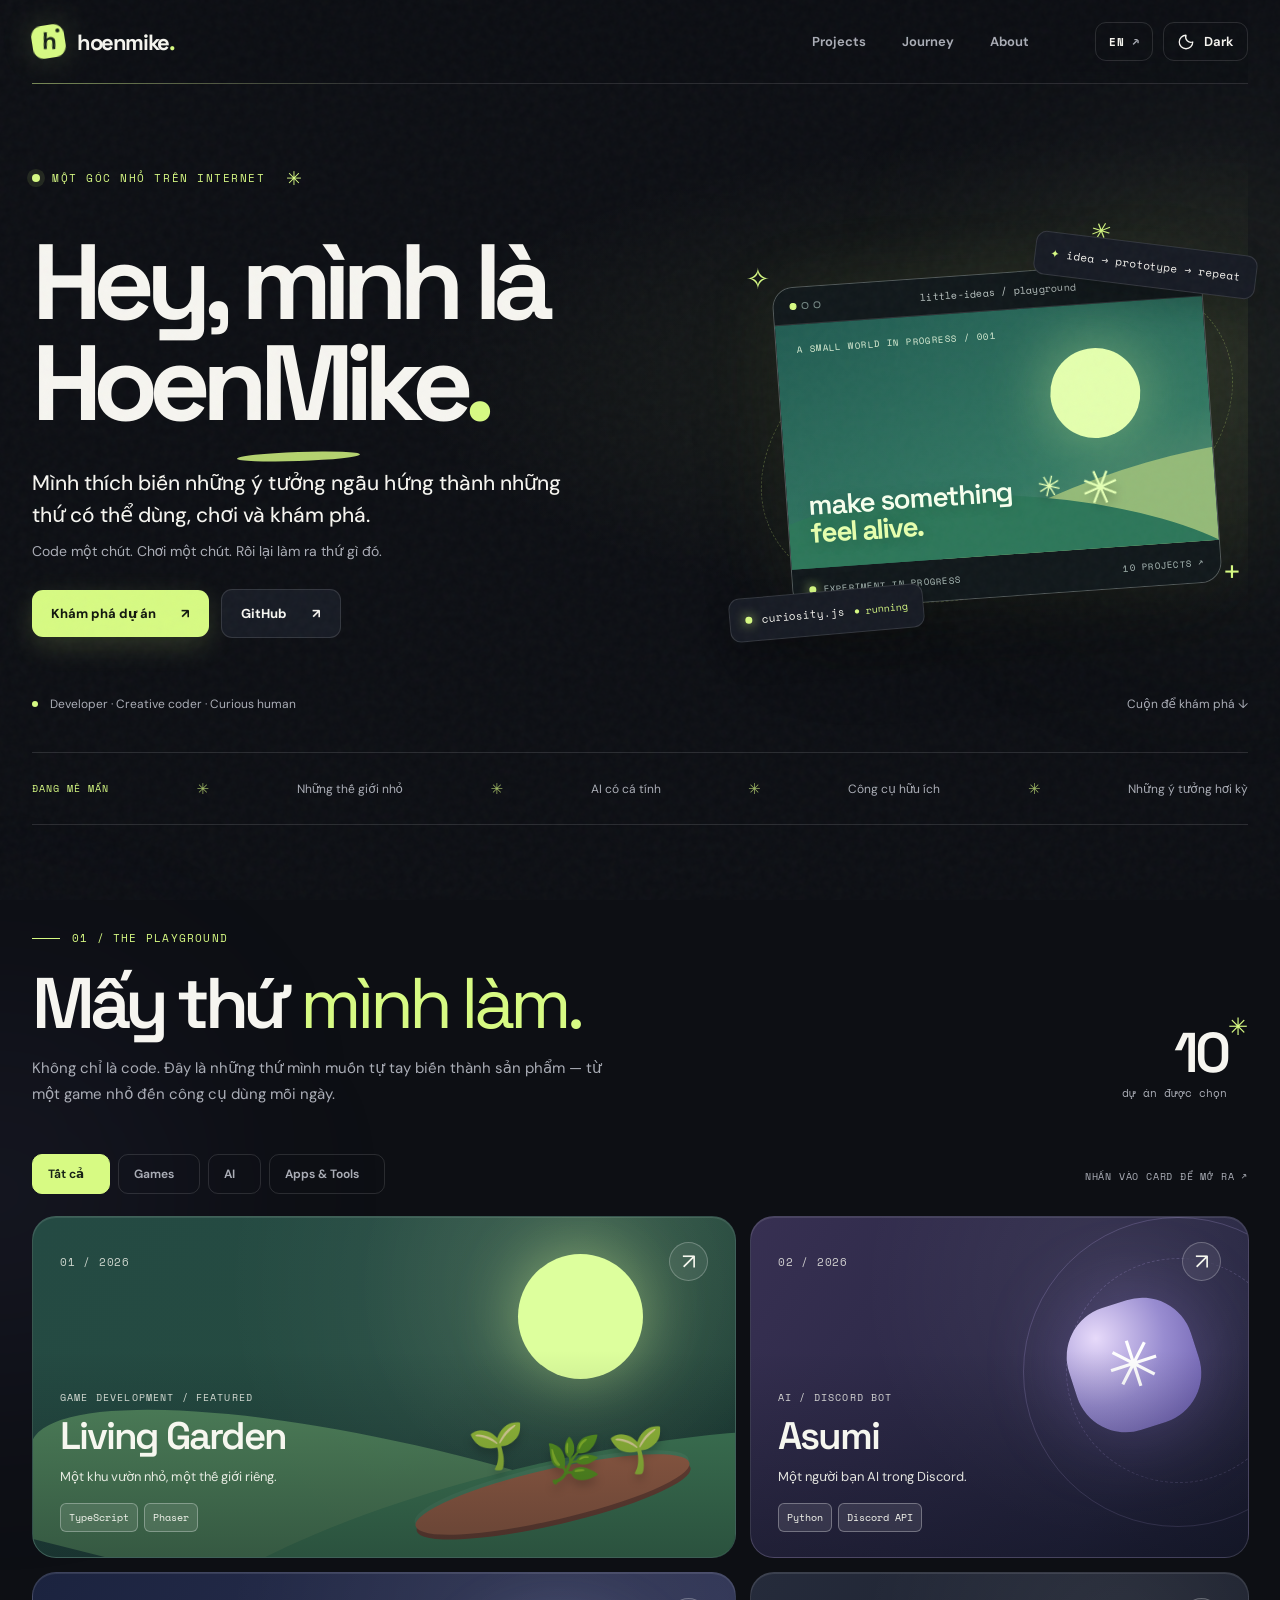
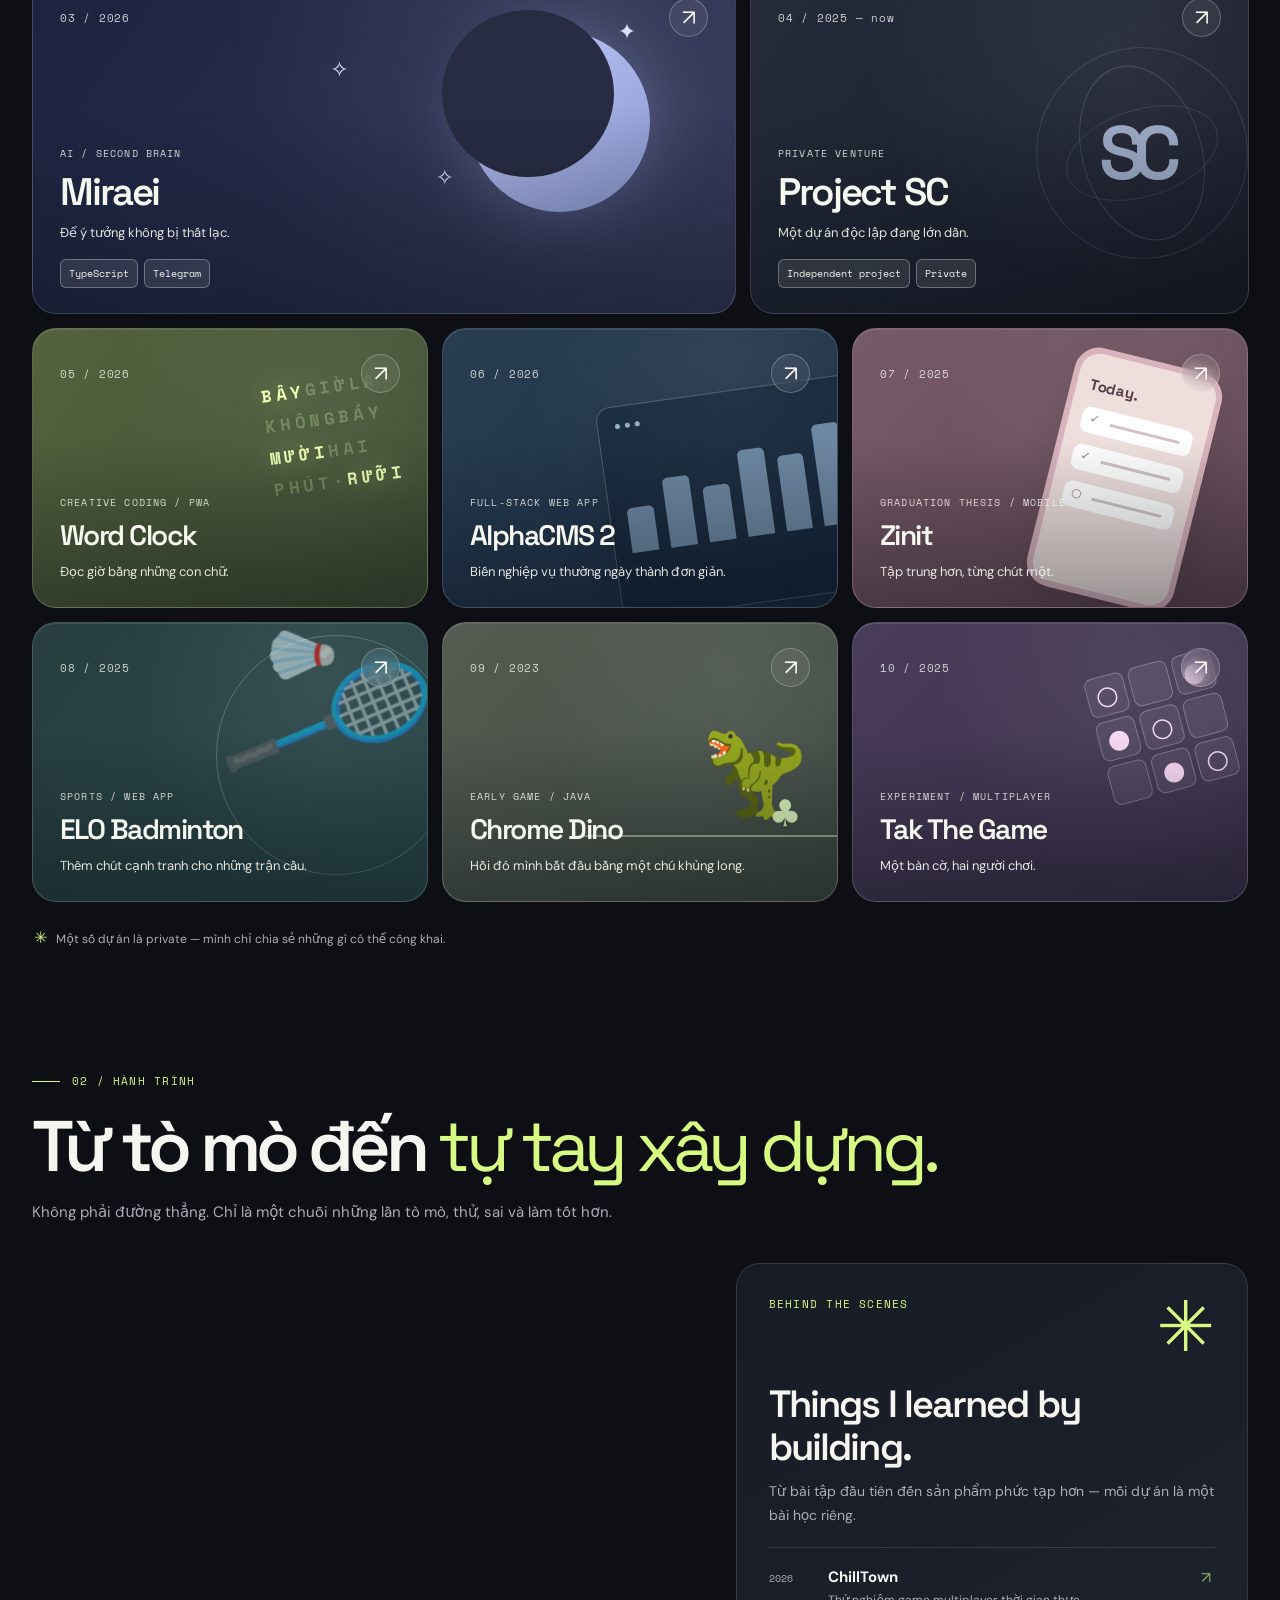
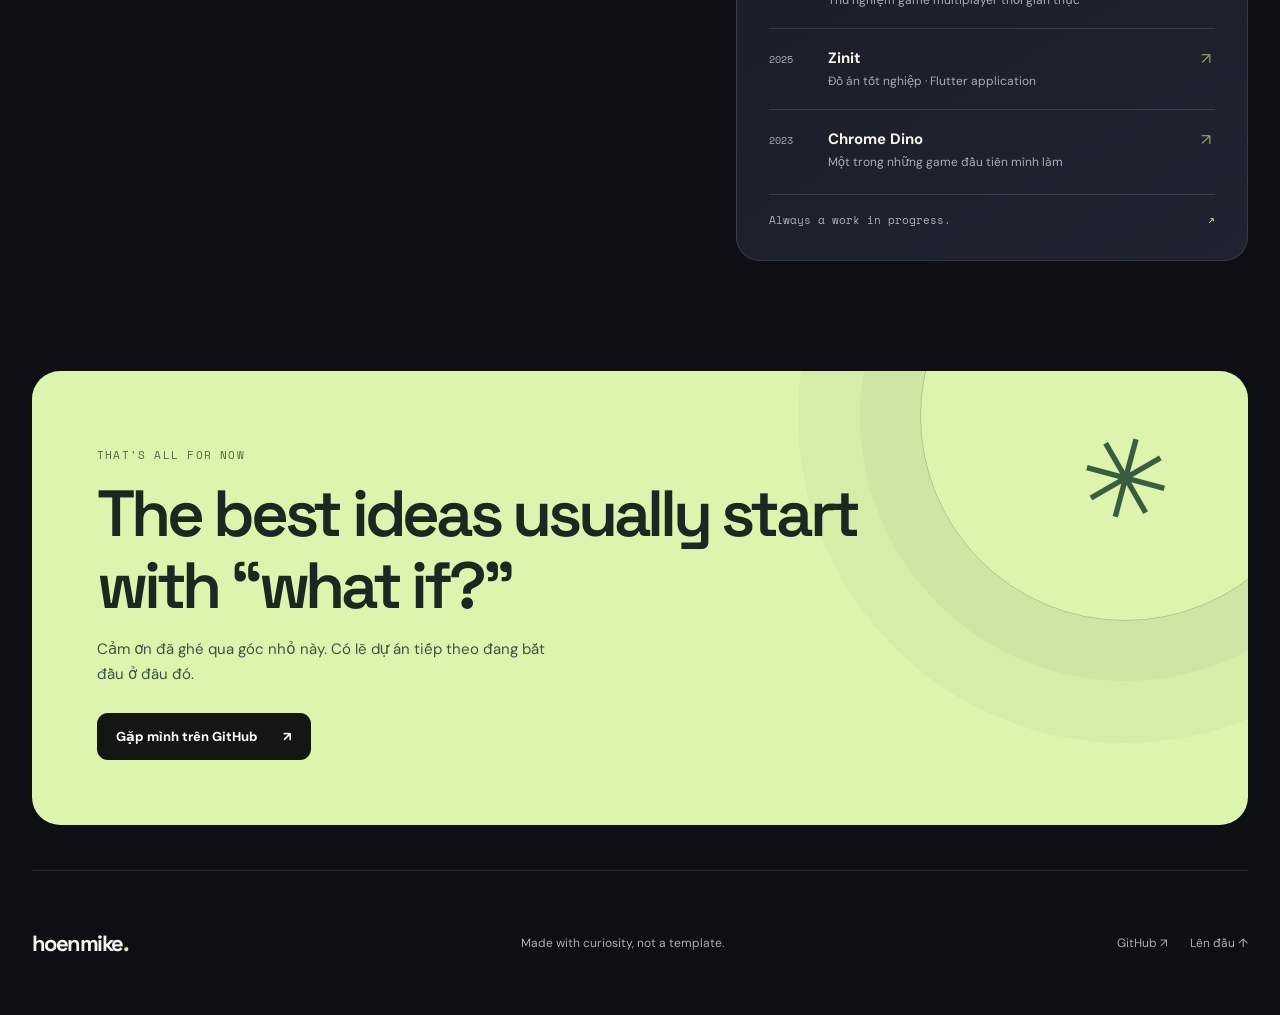
==== index.html @ c0a695b3 "feat: add editorial hero workspace and expressive bento portfolio" ====
<!doctype html>
<html lang="vi" data-theme="dark">
<head>
  <meta charset="utf-8">
  <meta name="viewport" content="width=device-width, initial-scale=1, viewport-fit=cover">
  <meta name="theme-color" content="#0d0f14">
  <meta name="description" content="HoenMike — a developer's little corner of the internet. Games, AI companions, useful apps and the journey behind them.">
  <meta property="og:title" content="HoenMike — Build things. Stay curious.">
  <meta property="og:description" content="A collection of ideas, experiments, and projects, built with curiosity.">
  <meta property="og:type" content="website">
  <title>HoenMike — Build things. Stay curious.</title>
  <link rel="icon" type="image/png" href="./icon.png">
  <link rel="preconnect" href="https://fonts.googleapis.com">
  <link rel="preconnect" href="https://fonts.gstatic.com" crossorigin>
  <link href="https://fonts.googleapis.com/css2?family=DM+Sans:wght@400;500;600;700&family=Space+Grotesk:wght@400;500;600;700&family=Space+Mono:wght@400;700&display=swap" rel="stylesheet">
  <link rel="stylesheet" href="./styles.css">
  <script src="./app.js" type="module"></script>
</head>
<body>
  <div class="page-noise" aria-hidden="true"></div>
  <div class="ambient ambient--one" aria-hidden="true"></div>
  <div class="ambient ambient--two" aria-hidden="true"></div>

  <div class="site-shell">
    <header class="site-header" id="top">
      <a class="brand" href="#top" aria-label="HoenMike home">
        <span class="brand__logo" aria-hidden="true"><span>h</span><span class="brand__dot"></span></span>
        <span class="brand__wordmark">hoenmike<span class="brand__period">.</span></span>
      </a>
      <nav class="desktop-nav" aria-label="Primary">
        <a href="#work" data-i18n="navWork">Projects</a>
        <a href="#journey" data-i18n="navJourney">Journey</a>
        <a href="#about" data-i18n="navAbout">About</a>
      </nav>
      <div class="header-actions">
        <button class="header-control lang-switch" id="lang-switch" type="button" aria-label="Switch language">EN <span aria-hidden="true">↗</span></button>
        <button class="header-control theme-switch" id="theme-switch" type="button" aria-label="Change color theme" title="Change theme">
          <svg width="18" height="18" viewBox="0 0 24 24" fill="none" stroke="currentColor" stroke-width="1.7" stroke-linecap="round" stroke-linejoin="round" aria-hidden="true"><path d="M12 3a9 9 0 1 0 9 9 7 7 0 0 1-9-9Z"/></svg>
          <span class="theme-switch__label" data-i18n="themeName">Dark</span>
        </button>
      </div>
    </header>

    <main>
      <section class="hero" id="about" aria-labelledby="hero-title">
        <div class="hero__eyebrow"><span class="status-pulse" aria-hidden="true"></span><span data-i18n="heroEyebrow">Một góc nhỏ trên Internet</span><span class="hero__asterisk" aria-hidden="true">✳</span></div>
        <div class="hero__layout">
          <div class="hero__text">
            <h1 id="hero-title"><span data-i18n="heroLine1">Hey, mình là</span><br><span class="hero__name">HoenMike<span class="hero__period">.</span></span></h1>
            <p class="hero__subtitle" data-i18n="heroSubtitle">Mình thích biến những ý tưởng ngẫu hứng thành những thứ có thể dùng, chơi và khám phá.</p>
            <p class="hero__aside" data-i18n="heroAside">Code một chút. Chơi một chút. Rồi lại làm ra thứ gì đó.</p>
            <div class="hero__cta">
              <a class="button button--primary" href="#work"><span data-i18n="exploreWork">Khám phá dự án</span><span aria-hidden="true">↗</span></a>
              <a class="button button--quiet" href="https://github.com/HoenMike" target="_blank" rel="noopener noreferrer"><span>GitHub</span><span aria-hidden="true">↗</span></a>
            </div>
          </div>
          <div class="hero__studio" aria-hidden="true">
            <div class="studio__orbit"></div>
            <div class="studio__window">
              <div class="studio__toolbar"><span class="studio__traffic"><i></i><i></i><i></i></span><span>little-ideas / playground</span><span class="studio__toolbar-arrow">↗</span></div>
              <div class="studio__scene">
                <span class="studio__scene-caption">A SMALL WORLD IN PROGRESS / 001</span>
                <span class="studio__sun"></span><span class="studio__hill studio__hill--back"></span><span class="studio__hill studio__hill--front"></span>
                <span class="studio__sprout studio__sprout--one">✳</span><span class="studio__sprout studio__sprout--two">✳</span>
                <span class="studio__scene-label">make something<br><strong>feel alive.</strong></span>
              </div>
              <div class="studio__window-foot"><span><i></i> EXPERIMENT IN PROGRESS</span><span>10 PROJECTS ↗</span></div>
            </div>
            <div class="studio__note studio__note--upper"><span>✦</span> idea → prototype → repeat</div>
            <div class="studio__note studio__note--lower"><span class="studio__note-led"></span> curiosity.js <span>● running</span></div>
            <span class="studio__spark studio__spark--one">✧</span><span class="studio__spark studio__spark--two">+</span>
          </div>
        </div>
        <div class="hero__foot">
          <div class="availability"><span class="availability__bullet" aria-hidden="true"></span><span data-i18n="heroFoot">Developer · Creative coder · Curious human</span></div>
          <a href="#work" class="scroll-hint" data-i18n="scroll">Cuộn để khám phá ↓</a>
        </div>
      </section>

      <div class="interest-strip" aria-label="Interests"><span class="interest-strip__lead" data-i18n="stripLead">ĐANG MÊ MẨN</span><span class="interest-strip__divider">✳</span><span data-i18n="stripGames">Những thế giới nhỏ</span><span class="interest-strip__divider">✳</span><span data-i18n="stripAI">AI có cá tính</span><span class="interest-strip__divider">✳</span><span data-i18n="stripTools">Công cụ hữu ích</span><span class="interest-strip__divider">✳</span><span data-i18n="stripIdeas">Những ý tưởng hơi kỳ</span></div>

      <section class="work-section section" id="work" aria-labelledby="work-title">
        <div class="section-heading">
          <div>
            <p class="eyebrow"><span class="eyebrow__line"></span><span>01 / <span data-i18n="workEyebrow">THỨ MÌNH LÀM</span></span></p>
            <h2 id="work-title"><span data-i18n="workTitle">Selected</span> <em data-i18n="workTitleAccent">work.</em></h2>
            <p class="section-heading__description" data-i18n="workDescription">Từ game đến AI và những công cụ nho nhỏ. Chạm vào mỗi ô để khám phá ngay tại đây.</p>
          </div>
          <div class="work-count"><span class="work-count__number" id="project-count">10</span><span data-i18n="projectCount">dự án được chọn</span><span class="work-count__asterisk" aria-hidden="true">✳</span></div>
        </div>
        <div class="filter-row">
          <div class="filter-bar" id="filter-bar" role="group" aria-label="Project filter">
            <button type="button" class="filter is-active" data-filter="all" aria-pressed="true"><span data-i18n="filterAll">Tất cả</span><span class="filter__count" data-count-for="all"></span></button>
            <button type="button" class="filter" data-filter="game" aria-pressed="false"><span data-i18n="filterGames">Games</span><span class="filter__count" data-count-for="game"></span></button>
            <button type="button" class="filter" data-filter="ai" aria-pressed="false"><span>AI</span><span class="filter__count" data-count-for="ai"></span></button>
            <button type="button" class="filter" data-filter="app" aria-pressed="false"><span data-i18n="filterApps">Apps & Tools</span><span class="filter__count" data-count-for="app"></span></button>
          </div>
          <span class="work-instruction" data-i18n="workInstruction">NHẤN VÀO CARD ĐỂ MỞ RA ↗</span>
        </div>
        <div class="bento-grid" id="project-grid" aria-live="polite"></div>
        <p class="projects-hint"><span class="hint-sparkle">✳</span> <span data-i18n="projectsHint">Một số dự án là private — mình chỉ chia sẻ những gì có thể công khai.</span></p>
      </section>

      <section class="journey-section section" id="journey" aria-labelledby="journey-title">
        <div class="section-heading">
          <div>
            <p class="eyebrow"><span class="eyebrow__line"></span><span>02 / <span data-i18n="journeyEyebrow">HÀNH TRÌNH</span></span></p>
            <h2 id="journey-title"><span data-i18n="journeyTitle">Still</span> <em data-i18n="journeyAccent">figuring it out.</em></h2>
            <p class="section-heading__description" data-i18n="journeyDescription">Không phải đường thẳng. Chỉ là một chuỗi những lần tò mò, thử, sai và làm tốt hơn.</p>
          </div>
        </div>
        <div class="journey-layout">
          <div class="timeline" id="timeline"></div>
          <aside class="experience-card">
            <div class="experience-card__top">
              <span class="eyebrow-small" data-i18n="experienceEyebrow">BEHIND THE SCENES</span>
              <span class="experience-card__graphic" aria-hidden="true">✳</span>
            </div>
            <h3 data-i18n="experienceTitle">Things I learned by building.</h3>
            <p data-i18n="experienceIntro">Từ bài tập đầu tiên đến sản phẩm phức tạp hơn — mỗi dự án là một bài học riêng.</p>
            <div class="experience-list">
              <div class="experience-item">
                <span class="experience-item__year">2026</span>
                <div><strong>ChillTown</strong><span data-i18n="experienceChill">Thử nghiệm game multiplayer thời gian thực</span></div>
                <span aria-hidden="true">↗</span>
              </div>
              <div class="experience-item">
                <span class="experience-item__year">2025</span>
                <div><strong>Zinit</strong><span data-i18n="experienceZinit">Đồ án tốt nghiệp · Flutter application</span></div>
                <span aria-hidden="true">↗</span>
              </div>
              <div class="experience-item">
                <span class="experience-item__year">2023</span>
                <div><strong>Chrome Dino</strong><span data-i18n="experienceDino">Một trong những game đầu tiên mình làm</span></div>
                <span aria-hidden="true">↗</span>
              </div>
            </div>
            <div class="experience-card__bottom"><span data-i18n="experienceFooter">Always a work in progress.</span><span>↗</span></div>
          </aside>
        </div>
      </section>

      <section class="outro-section section" aria-labelledby="outro-title">
        <div class="outro-card">
          <div class="outro-card__sticker" aria-hidden="true">✳</div>
          <p class="eyebrow-small" data-i18n="outroEyebrow">THAT'S ALL FOR NOW</p>
          <h2 id="outro-title" data-i18n="outroTitle">The best ideas usually start with “what if?”</h2>
          <p data-i18n="outroDescription">Cảm ơn đã ghé qua góc nhỏ này. Có lẽ dự án tiếp theo đang bắt đầu ở đâu đó.</p>
          <a class="button button--dark" href="https://github.com/HoenMike" target="_blank" rel="noopener noreferrer"><span data-i18n="findGithub">Gặp mình trên GitHub</span><span aria-hidden="true">↗</span></a>
        </div>
      </section>
    </main>

    <footer class="site-footer">
      <a class="footer-brand" href="#top">hoenmike<span>.</span></a>
      <span data-i18n="footerMade">Made with curiosity, not a template.</span>
      <div class="footer-links"><a href="https://github.com/HoenMike" target="_blank" rel="noopener noreferrer">GitHub ↗</a><a href="#top" data-i18n="backToTop">Lên đầu ↑</a></div>
    </footer>
  </div>
  <noscript><p style="padding:24px;color:#fff;background:#17191d;text-align:center">This portfolio uses JavaScript for the interactive projects. <a style="color:#d1ff6b" href="https://github.com/HoenMike">See my GitHub instead.</a></p></noscript>
</body>
</html>
---- styles.css ----
/* HoenMike — seamless bento portfolio. No framework required. */
:root{
  color-scheme:dark;
  --bg:#0d0f14;--surface:#171b24;--surface-2:#1f2430;--text:#f6f5f0;--muted:#aaadb6;--line:rgba(255,255,255,.12);
  --accent:#d7fa83;--shadow:0 22px 65px rgba(0,0,0,.24);--radius:23px;--page:1192px;
}
html[data-theme=light]{color-scheme:light;--bg:#f4f4ee;--surface:#fff;--surface-2:#f0f0e8;--text:#1b1e22;--muted:#646b73;--line:rgba(22,29,40,.15);--accent:#7f9849;--shadow:0 20px 55px rgba(25,35,35,.1)}
html[data-theme=oled]{color-scheme:dark;--bg:#000;--surface:#080808;--surface-2:#101010;--text:#fafafa;--muted:#a5a5a5;--line:rgba(255,255,255,.17);--accent:#d9ff81;--shadow:0 22px 65px rgba(0,0,0,.4)}
*,*::before,*::after{box-sizing:border-box}
html{scroll-behavior:smooth;scroll-padding-top:105px}
body{margin:0;min-width:320px;background:var(--bg);color:var(--text);font-family:"DM Sans",system-ui,sans-serif;-webkit-font-smoothing:antialiased;overflow-x:hidden;transition:background-color .35s,color .35s}
button,a{-webkit-tap-highlight-color:transparent}
button{font:inherit;cursor:pointer}
a{color:inherit;text-decoration:none}
button:focus-visible,a:focus-visible{outline:3px solid var(--accent);outline-offset:4px}
::selection{color:#101510;background:#d7fa83}
.page-noise{position:fixed;inset:0;pointer-events:none;z-index:50;opacity:.065;background-image:url("data:image/svg+xml,%3Csvg viewBox='0 0 140 140' xmlns='http://www.w3.org/2000/svg'%3E%3Cfilter id='n'%3E%3CfeTurbulence type='fractalNoise' baseFrequency='.85' numOctaves='3' stitchTiles='stitch'/%3E%3C/filter%3E%3Crect width='100%25' height='100%25' opacity='.5' filter='url(%23n)'/%3E%3C/svg%3E")}
.ambient{position:absolute;pointer-events:none;z-index:-1;border-radius:50%;filter:blur(115px)}
.ambient--one{top:10rem;right:-9rem;width:400px;height:400px;background:rgba(138,159,118,.12)}
.ambient--two{top:63rem;left:-12rem;width:370px;height:370px;background:rgba(107,97,182,.09)}
html[data-theme=oled] .ambient{display:none}
.site-shell{width:min(calc(100% - 64px),var(--page));margin:auto}
.site-header{height:97px;display:flex;align-items:center;justify-content:space-between;gap:24px;position:relative;z-index:10}
.brand{display:inline-flex;align-items:center;gap:12px;font-family:"Space Grotesk",sans-serif;font-size:23px;font-weight:700;letter-spacing:-1.6px}
.brand__logo{width:33px;height:33px;border-radius:10px;background:var(--accent);color:#162018;display:grid;place-items:center;position:relative;font-size:24px;line-height:1;transform:rotate(-9deg)}
.brand__logo span:first-child{transform:rotate(9deg) translateY(-1px)}
.brand__dot{position:absolute;right:4px;top:5px;background:#162018;width:4px;height:4px;border-radius:50%}
.brand__period,.footer-brand span{color:var(--accent)}
.desktop-nav{display:flex;align-items:center;gap:36px;margin-left:auto;margin-right:42px}
.desktop-nav a,.header-control{font-size:13px;font-weight:650;color:var(--muted);transition:color .2s}
.desktop-nav a:hover,.header-control:hover{color:var(--text)}
.header-actions{display:flex;align-items:center;gap:10px}
.header-control{border:1px solid var(--line);background:transparent;color:var(--text);height:39px;border-radius:11px;padding:0 13px;display:flex;align-items:center;justify-content:center;gap:8px}
.lang-switch{font-family:"Space Mono",monospace;font-size:11px;letter-spacing:.02em}
.lang-switch span{font-size:12px;color:var(--muted)}
.theme-switch__label{min-width:31px}
.hero{padding:86px 0 47px;min-height:590px;border-bottom:1px solid var(--line);position:relative}
.hero__eyebrow,.eyebrow,.eyebrow-small{font-family:"Space Mono",monospace;font-size:11px;letter-spacing:.11em;font-weight:400;text-transform:uppercase}
.hero__eyebrow{color:var(--accent);display:flex;align-items:center;gap:12px;margin-bottom:31px}
.status-pulse,.availability__bullet{width:8px;height:8px;background:var(--accent);border-radius:50%;box-shadow:0 0 0 5px rgba(215,250,131,.1);animation:pulse 2.5s ease-in-out infinite}
.hero__asterisk{font-size:19px;margin-left:8px}
.hero__layout{display:flex;align-items:center;justify-content:space-between;gap:45px}
.hero__text{max-width:770px;min-width:0;position:relative;z-index:1}
.hero h1{font-family:"Space Grotesk",sans-serif;font-size:clamp(66px,9vw,129px);letter-spacing:-.085em;line-height:.91;font-weight:600;margin:0}
.hero__name{font-weight:700}
.hero__period{color:var(--accent)}
.hero__subtitle{font-size:clamp(16px,1.5vw,19px);line-height:1.75;color:var(--muted);max-width:520px;margin:28px 0 29px}
.hero__cta{display:flex;align-items:center;gap:12px;flex-wrap:wrap}
.button{display:inline-flex;align-items:center;justify-content:center;gap:25px;padding:15px 20px;border-radius:13px;font-size:13px;font-weight:750;transition:transform .25s,background .25s,border-color .25s}
.button:hover{transform:translateY(-3px)}
.button--primary{background:var(--accent);color:#12170e}
.button--quiet{border:1px solid var(--line);background:var(--surface);color:var(--text)}
.button--dark{background:#121712;color:#fff}
.hero__art{width:345px;height:340px;flex:0 0 345px;position:relative;isolation:isolate;transform:translate(-8px,-4px)}
.art-orbit{border:1px solid rgba(215,250,131,.26);border-radius:50%;position:absolute;inset:19px;transform:rotate(-24deg) scaleY(.7);animation:orbit 24s linear infinite}
.art-orbit--inner{inset:58px;border-style:dashed;border-color:rgba(215,250,131,.33);transform:rotate(32deg) scaleY(.82);animation-direction:reverse}
.art-asterisk{font-family:"Space Grotesk",sans-serif;position:absolute;top:47px;left:65px;font-size:247px;line-height:1;color:var(--accent);text-shadow:0 0 110px rgba(215,250,131,.21);animation:float 6s ease-in-out infinite}
.art-chip{position:absolute;z-index:3;background:var(--surface);border:1px solid var(--line);box-shadow:var(--shadow);border-radius:12px;padding:13px 14px;font-size:11px;font-family:"Space Mono",monospace;white-space:nowrap}
.art-chip--top{top:44px;right:-2px;transform:rotate(7deg)}
.art-chip--bottom{bottom:35px;left:-5px;transform:rotate(-8deg);display:flex;gap:15px}
.art-chip--bottom span{color:var(--accent)}
.chip-led{display:inline-block;width:7px;height:7px;border-radius:50%;background:var(--accent);margin-right:6px}
.art-star{position:absolute;color:var(--accent);font-size:28px}
.art-star--one{right:19px;bottom:68px}
.art-star--two{left:12px;top:32px}
.hero__foot{margin-top:62px;display:flex;justify-content:space-between;align-items:center;gap:20px;font-size:12px;color:var(--muted)}
.availability{display:flex;align-items:center;gap:12px}
.availability__bullet{width:6px;height:6px;box-shadow:none}
.scroll-hint{transition:color .2s}
.scroll-hint:hover{color:var(--text)}
.section{padding-top:113px}
.section-heading{display:flex;justify-content:space-between;align-items:end;gap:24px;margin-bottom:30px}
.eyebrow{display:flex;align-items:center;gap:12px;color:var(--accent);margin:0 0 20px}
.eyebrow__line{width:28px;height:1px;background:currentColor}
.section-heading h2{font:600 clamp(40px,5vw,66px)/1.08 "Space Grotesk",sans-serif;letter-spacing:-.06em;margin:0}
.section-heading h2 em{font-weight:400;font-style:normal;color:var(--muted)}
.section-heading__description{font-size:15px;color:var(--muted);line-height:1.7;margin:14px 0 0;max-width:555px}
.work-count{font-family:"Space Mono",monospace;color:var(--muted);font-size:11px;display:flex;align-items:baseline;gap:9px;white-space:nowrap;margin-bottom:6px}
.work-count__number{font:600 40px/.9 "Space Grotesk",sans-serif;color:var(--text);letter-spacing:-.07em}
.filter-bar{display:flex;gap:7px;margin:22px 0 22px;flex-wrap:wrap}
.filter{border:1px solid var(--line);border-radius:50px;background:transparent;color:var(--muted);padding:10px 17px;font-size:12px;font-weight:650;transition:background .2s,color .2s}
.filter:hover{color:var(--text);border-color:var(--muted)}
.filter.is-active{background:var(--text);color:var(--bg);border-color:var(--text)}
.bento-grid{display:grid;grid-template-columns:repeat(12,minmax(0,1fr));grid-auto-flow:row dense;gap:15px;align-items:stretch}
.tile{grid-column:span 4;position:relative;min-height:253px;border-radius:var(--radius);overflow:hidden;isolation:isolate;color:#f6f7ef;background:#252933;box-shadow:inset 0 1px 0 rgba(255,255,255,.1);transition:box-shadow .3s;contain:layout style}
.tile:hover{box-shadow:var(--shadow),inset 0 1px 0 rgba(255,255,255,.17)}
.tile--wide{grid-column:span 7;min-height:330px}
.tile--medium{grid-column:span 5;min-height:330px}
.tile--standard{grid-column:span 4;min-height:271px}
.tile.is-expanded{grid-column:1/-1;min-height:435px}
.tile[hidden]{display:none!important}
.tile::before{content:"";position:absolute;inset:0;z-index:-1;background:radial-gradient(circle at var(--mx,74%) var(--my,20%),rgba(255,255,255,.1),transparent 56%);pointer-events:none;opacity:.7}
.tile__trigger{background:transparent;border:0;color:inherit;width:100%;min-height:inherit;text-align:left;padding:25px 26px;display:flex;flex-direction:column;align-items:stretch;justify-content:space-between;position:relative;isolation:isolate;overflow:hidden}
.tile__trigger:hover .tile__arrow,.tile__trigger:focus-visible .tile__arrow{background:rgba(255,255,255,.27);transform:rotate(45deg)}
.tile__top{display:flex;align-items:center;justify-content:space-between;gap:15px;position:relative;z-index:2}
.tile__number{font:11px "Space Mono",monospace;letter-spacing:.07em;opacity:.72}
.tile__arrow{width:34px;height:34px;border:1px solid rgba(255,255,255,.24);border-radius:50%;display:grid;place-items:center;font-size:21px;font-weight:400;transition:transform .4s,background .3s;flex:0 0 auto}
.tile.is-expanded .tile__arrow{transform:rotate(135deg)}
.tile__bottom{position:relative;z-index:2;max-width:82%}
.tile__category{font:10px "Space Mono",monospace;letter-spacing:.09em;text-transform:uppercase;opacity:.78;margin:0 0 8px}
.tile__title{font:600 clamp(24px,2.8vw,39px)/1.08 "Space Grotesk",sans-serif;letter-spacing:-.045em;margin:0}
.tile__subtitle{font-size:12px;line-height:1.55;opacity:.78;margin:9px 0 0;max-width:285px}
.tile__visual{position:absolute;z-index:0;inset:0;pointer-events:none;overflow:hidden}
.tile.is-expanded .tile__trigger{min-height:270px}
.tile.is-expanded .tile__bottom{max-width:510px}
.tile.is-expanded .tile__title{font-size:clamp(36px,4.5vw,62px)}
.tile__detail{background:rgba(0,0,0,.10);position:relative;border-top:1px solid rgba(255,255,255,.19);padding:25px 27px 27px;z-index:3}
.tile__detail[hidden]{display:none!important}
.tile__detail-grid{display:grid;grid-template-columns:minmax(0,1.2fr) minmax(160px,.85fr) minmax(160px,.85fr);gap:28px}
.detail-label{font:10px "Space Mono",monospace;letter-spacing:.07em;text-transform:uppercase;opacity:.66;display:block;margin-bottom:10px}
.detail-copy{font-size:14px;line-height:1.75;max-width:550px;margin:0;opacity:.93}
.detail-tags{display:flex;flex-wrap:wrap;gap:7px}
.detail-tag{border:1px solid rgba(255,255,255,.3);padding:7px 10px;border-radius:100px;font-size:11px;white-space:nowrap}
.detail-note{font-size:12px;line-height:1.65;opacity:.76;margin:0}
.detail-footer{display:flex;flex-wrap:wrap;gap:8px;margin-top:23px}
.detail-link{display:inline-flex;align-items:center;gap:12px;padding:11px 15px;border-radius:9px;border:1px solid rgba(255,255,255,.35);font-size:12px;font-weight:700;transition:background .2s}
.detail-link:hover{background:rgba(255,255,255,.17)}
.detail-link--primary{background:rgba(255,255,255,.9);color:#172022;border-color:transparent}
.detail-link--primary:hover{background:#fff}
.tile--garden{background:linear-gradient(130deg,#244a43,#254b40 57%,#15362f)}
.tile--asumi{background:linear-gradient(125deg,#373052,#252440 75%,#1b1c31)}
.tile--miraei{background:linear-gradient(130deg,#2b304a,#202638)}
.tile--sc{background:linear-gradient(120deg,#282d3f,#171d29)}
.tile--clock{background:linear-gradient(125deg,#54623d,#3c4c31)}
.tile--alpha{background:linear-gradient(130deg,#283d52,#1b2e45)}
.tile--zinit{background:linear-gradient(130deg,#775a68,#614653)}
.tile--elo{background:linear-gradient(130deg,#283e40,#28474a)}
.tile--dino{background:linear-gradient(130deg,#555b51,#3d4941)}
.tile--tak{background:linear-gradient(135deg,#493c59,#3a304a)}
.tile--garden .tile__bottom{max-width:60%}
.tile--asumi .tile__bottom{max-width:82%}
.tile--garden.is-expanded .tile__bottom{max-width:82%}
html[data-theme=light] .tile{box-shadow:inset 0 1px 0 rgba(255,255,255,.2)}
html[data-theme=oled] .tile--garden{background:#08211b}
html[data-theme=oled] .tile--asumi{background:#171123}
html[data-theme=oled] .tile--miraei{background:#101629}
html[data-theme=oled] .tile--sc{background:#0d1016}
html[data-theme=oled] .tile--clock{background:#18210d}
html[data-theme=oled] .tile--alpha{background:#0d1b26}
html[data-theme=oled] .tile--zinit{background:#27131a}
html[data-theme=oled] .tile--elo{background:#0c201f}
html[data-theme=oled] .tile--dino{background:#1d211a}
html[data-theme=oled] .tile--tak{background:#1d1425}
/* Each tile carries an original CSS illustration — no leaked private screenshots. */
.garden-sun{position:absolute;right:13%;top:11%;width:125px;height:125px;border-radius:50%;background:#ddff9d;box-shadow:0 0 65px rgba(218,255,151,.45)}
.garden-hill{position:absolute;width:118%;height:64%;border-radius:50% 50% 0 0;bottom:-36%;right:-34%;background:#407a57;transform:rotate(-13deg)}
.garden-hill--back{right:-16%;bottom:-23%;background:#5d9465;transform:rotate(14deg);height:54%;opacity:.8}
.garden-bed{position:absolute;right:6%;bottom:11%;width:40%;height:15%;background:#9c6248;border-radius:50%;transform:rotate(-13deg);box-shadow:0 5px 0 #6f4436,0 -4px 0 rgba(255,255,255,.06)}
.garden-sprout{position:absolute;right:var(--right);bottom:var(--bottom);font-size:45px;filter:drop-shadow(0 6px 4px rgba(0,0,0,.19))}
.asumi-orbit{position:absolute;width:310px;height:310px;border:1px solid rgba(204,183,255,.2);border-radius:50%;right:-85px;top:0}
.asumi-orbit--two{width:225px;height:225px;right:-43px;top:41px;border-style:dashed;transform:rotate(22deg)}
.asumi-core{position:absolute;right:50px;top:84px;width:128px;height:128px;border-radius:40%;transform:rotate(-18deg);background:radial-gradient(circle at 28% 21%,#e7dafa,#988cd0 50%,#6457a8);box-shadow:0 0 83px rgba(174,145,250,.33);display:grid;place-items:center;font-size:65px;color:#fff}
.miraei-moon{position:absolute;right:12%;top:21%;width:165px;height:165px;border-radius:50%;background:linear-gradient(140deg,#c4ccff,#8896cc);box-shadow:0 0 75px rgba(181,193,255,.32)}
.miraei-moon:after{content:"";position:absolute;inset:-21px 36px 35px -27px;border-radius:50%;background:#272c43}
.miraei-star{position:absolute;color:#d9e0ff;font-size:22px;right:var(--right);top:var(--top)}
.sc-emblem{position:absolute;right:6%;top:19%;width:230px;height:230px;border:1px solid rgba(202,212,243,.15);border-radius:50%;display:grid;place-items:center;transform:rotate(-17deg)}
.sc-emblem:before,.sc-emblem:after{content:"";position:absolute;border:1px solid rgba(202,212,243,.17);inset:29px;border-radius:50%;transform:scaleY(.56) rotate(55deg)}
.sc-emblem:after{inset:49px;transform:scaleY(1.5) rotate(20deg)}
.sc-monogram{font:600 82px/.9 "Space Grotesk",sans-serif;letter-spacing:-.16em;color:#c3d3f3;opacity:.77;transform:rotate(17deg) translateX(-9px)}
.clock-board{position:absolute;right:7%;top:15%;font:600 17px/1.85 "Space Mono",monospace;letter-spacing:.28em;transform:rotate(-8deg);color:rgba(224,247,191,.28)}
.clock-board b{color:#edffb1;font-weight:700;text-shadow:0 0 30px rgba(239,255,185,.5)}
.clock-board div{white-space:nowrap}
.alpha-window{position:absolute;top:22%;right:-8%;width:66%;height:215px;border:1px solid rgba(255,255,255,.22);border-radius:14px;background:rgba(7,19,36,.32);padding:17px;transform:rotate(-8deg);box-shadow:0 18px 50px rgba(0,0,0,.15)}
.alpha-dots{display:flex;gap:5px}
.alpha-dots i{width:5px;height:5px;border-radius:50%;background:#8fafc7}
.alpha-bars{height:125px;display:flex;align-items:end;gap:12px;padding-top:18px}
.alpha-bars span{width:12%;height:var(--h);border-radius:5px 5px 1px 1px;background:rgba(177,209,243,.55)}
.zinit-phone{position:absolute;right:12%;top:10%;height:245px;width:151px;background:#eedfdc;border:6px solid #d8b3bd;border-radius:25px;transform:rotate(14deg);padding:21px 13px;color:#543b4a;box-shadow:10px 13px 38px rgba(0,0,0,.13)}
.zinit-phone strong{font:700 15px "Space Grotesk",sans-serif}
.zinit-task{display:block;background:#fff;border-radius:8px;height:26px;margin-top:12px;position:relative}
.zinit-task:before{content:"✓";position:absolute;left:8px;top:3px;color:#9a7f88;font-size:12px}
.zinit-task:after{content:"";position:absolute;left:29px;right:12px;top:12px;height:3px;border-radius:4px;background:#d0c2c6}
.zinit-task:nth-of-type(3):before{content:"○"}
.elo-shuttle{font-size:150px;position:absolute;right:1%;top:9%;line-height:1;transform:rotate(22deg);opacity:.55}
.elo-circle{position:absolute;width:240px;height:240px;border:1px solid rgba(202,255,237,.24);right:-29px;top:12px;border-radius:50%}
.dino-land{position:absolute;right:6%;top:35%;font:700 94px/1 "Space Mono",monospace;color:#d9e9bd;transform:scaleX(.9)}
.dino-ground{position:absolute;right:0;bottom:23%;height:2px;width:65%;background:rgba(226,245,198,.55)}
.dino-cactus{position:absolute;right:9%;bottom:23%;font-size:37px;color:#dcf6bc}
.tak-board{position:absolute;right:5%;top:14%;display:grid;grid-template-columns:repeat(3,40px);gap:5px;transform:rotate(-15deg)}
.tak-cell{width:40px;height:40px;border-radius:8px;border:1px solid rgba(248,231,255,.28);background:rgba(255,255,255,.07);display:grid;place-items:center;color:#f7d9f3;font-size:26px}
.tile.is-expanded .tile__visual{opacity:.84}
.projects-hint{margin:21px 2px 0;color:var(--muted);font-size:12px}
.hint-sparkle{color:var(--accent);font-size:16px;margin-right:6px}
.journey-section{padding-top:136px}
.journey-layout{display:grid;grid-template-columns:minmax(0,1.12fr) minmax(320px,.88fr);gap:38px;align-items:start}
.timeline{padding:7px 0 0 18px}
.timeline-item{border-left:1px solid var(--line);padding:0 0 39px 33px;position:relative}
.timeline-item:last-child{border-left-color:transparent}
.timeline-item::before{content:"";position:absolute;left:-6px;top:6px;width:11px;height:11px;border-radius:50%;background:var(--bg);border:2px solid var(--muted)}
.timeline-item:last-child::before{background:var(--accent);border-color:var(--accent);box-shadow:0 0 0 7px rgba(215,250,131,.09)}
.timeline-item__year{font:12px "Space Mono",monospace;color:var(--accent);margin:0 0 10px}
.timeline-item h3{font:600 23px "Space Grotesk",sans-serif;letter-spacing:-.03em;margin:0 0 7px}
.timeline-item p{line-height:1.7;color:var(--muted);font-size:13px;max-width:400px;margin:0}
.timeline-item__tags{display:flex;flex-wrap:wrap;gap:8px;margin-top:13px}
.timeline-item__tags span{font:10px "Space Mono",monospace;border:1px solid var(--line);border-radius:30px;padding:6px 9px;color:var(--muted)}
.experience-card{border:1px solid var(--line);background:var(--surface);border-radius:25px;padding:27px 28px;position:relative;overflow:hidden}
.experience-card__top{display:flex;justify-content:space-between;align-items:start}
.eyebrow-small{color:var(--accent)}
.experience-card__graphic{color:var(--accent);font-size:70px;line-height:.9;animation:spinSoft 30s linear infinite}
.experience-card h3{font:600 36px/1.12 "Space Grotesk",sans-serif;letter-spacing:-.05em;max-width:330px;margin:33px 0 12px}
.experience-card p{font-size:13px;line-height:1.7;color:var(--muted);margin:0 0 19px}
.experience-item{display:grid;grid-template-columns:43px 1fr 12px;gap:11px;padding:17px 0;border-top:1px solid var(--line);align-items:start}
.experience-item__year{font:10px "Space Mono",monospace;color:var(--muted);padding-top:4px}
.experience-item strong{display:block;font-size:14px;margin-bottom:4px}
.experience-item div span{color:var(--muted);font-size:12px;line-height:1.5;display:block}
.experience-item>span:last-child{color:var(--accent);opacity:.6}
.experience-card__bottom{display:flex;align-items:center;justify-content:space-between;border-top:1px solid var(--line);padding-top:17px;color:var(--muted);font:11px "Space Mono",monospace;margin-top:4px}
.experience-card__bottom span:last-child{color:var(--accent)}
.outro-section{padding-top:110px}
.outro-card{background:#daefad;color:#1b2720;border-radius:28px;padding:65px;position:relative;overflow:hidden}
.outro-card::after{content:"";position:absolute;right:-82px;top:-160px;width:410px;height:410px;border:1px solid rgba(17,41,24,.23);border-radius:50%;box-shadow:0 0 0 60px rgba(17,41,24,.04),0 0 0 122px rgba(17,41,24,.03);pointer-events:none}
.outro-card__sticker{position:absolute;right:77px;top:38px;font-size:85px;color:#395d3e;transform:rotate(15deg)}
.outro-card .eyebrow-small{color:#4e6b3d}
.outro-card h2{font:600 clamp(34px,5.1vw,66px)/1.1 "Space Grotesk",sans-serif;letter-spacing:-.065em;margin:15px 0;max-width:685px;position:relative;z-index:1}
.outro-card p:not(.eyebrow-small){font-size:15px;line-height:1.7;max-width:460px;margin:0 0 25px;color:#3c5540;position:relative;z-index:1}
.outro-card .button{position:relative;z-index:1}
.site-footer{min-height:145px;display:flex;align-items:center;justify-content:space-between;gap:22px;font-size:12px;color:var(--muted)}
.footer-brand{font:700 22px "Space Grotesk",sans-serif;letter-spacing:-.07em;color:var(--text)}
.footer-links{display:flex;gap:22px}
.footer-links a:hover{color:var(--text)}
@keyframes pulse{0%,100%{opacity:1;box-shadow:0 0 0 5px rgba(215,250,131,.1)}50%{opacity:.65;box-shadow:0 0 0 9px rgba(215,250,131,0)}}
@keyframes float{0%,100%{transform:translateY(0) rotate(-7deg)}50%{transform:translateY(-17px) rotate(3deg)}}
@keyframes orbit{from{transform:rotate(-24deg) scaleY(.7)}to{transform:rotate(336deg) scaleY(.7)}}
@keyframes spinSoft{to{transform:rotate(360deg)}}
@media(min-width:901px){.tile{view-transition-name:none}.tile[data-id=garden]{view-transition-name:bento-garden}.tile[data-id=asumi]{view-transition-name:bento-asumi}.tile[data-id=miraei]{view-transition-name:bento-miraei}.tile[data-id=sc]{view-transition-name:bento-sc}.tile[data-id=clock]{view-transition-name:bento-clock}.tile[data-id=alpha]{view-transition-name:bento-alpha}.tile[data-id=zinit]{view-transition-name:bento-zinit}.tile[data-id=elo]{view-transition-name:bento-elo}.tile[data-id=dino]{view-transition-name:bento-dino}.tile[data-id=tak]{view-transition-name:bento-tak}}
::view-transition-old(root),::view-transition-new(root){animation-duration:.18s}
@media(max-width:1050px){.hero__art{transform:scale(.83);margin-right:-40px}.tile--wide,.tile--medium{min-height:308px}.tile__bottom{max-width:90%}.tile--garden .tile__bottom{max-width:60%}}
@media(max-width:900px){.site-shell{width:min(calc(100% - 44px),760px)}.desktop-nav{display:none}.hero{padding-top:52px;min-height:515px}.hero__art{flex-basis:230px;width:230px;transform:scale(.7);transform-origin:center left;margin-right:-65px}.hero h1{font-size:clamp(62px,9vw,90px)}.hero__subtitle{font-size:16px}.section{padding-top:90px}.bento-grid{grid-template-columns:repeat(6,minmax(0,1fr))}.tile--wide,.tile--medium{grid-column:span 6}.tile--standard{grid-column:span 3}.tile.is-expanded{grid-column:1/-1}.tile--garden .tile__bottom{max-width:72%}.tile--standard .tile__title{font-size:24px}.tile__trigger{padding:22px}.tile__detail-grid{grid-template-columns:1fr 1fr}.tile__detail-grid>div:first-child{grid-column:1/-1}.journey-layout{grid-template-columns:1fr}.timeline{max-width:570px}.experience-card{max-width:650px}}
@media(max-width:600px){html{scroll-padding-top:72px}.site-shell{width:calc(100% - 30px)}.site-header{height:76px;gap:10px}.brand{font-size:20px;gap:9px}.brand__logo{width:30px;height:30px}.header-actions{gap:6px}.header-control{height:35px;padding:0 9px;font-size:11px}.theme-switch__label{display:none}.hero{padding:53px 0 30px;min-height:0}.hero__eyebrow{font-size:9px;gap:9px;margin-bottom:26px}.hero__layout{display:block}.hero h1{font-size:clamp(57px,14.6vw,84px)}.hero__subtitle{font-size:15px;margin:22px 0 24px;max-width:360px}.hero__art{height:190px;width:100%;margin:17px 0 -7px;transform:none;flex-basis:auto;overflow:hidden}.art-orbit{width:200px;height:160px;inset:auto;top:19px;right:13px}.art-orbit--inner{width:130px;height:120px;right:55px;top:36px}.art-asterisk{font-size:147px;top:18px;left:auto;right:48px}.art-chip{font-size:9px;padding:10px}.art-chip--top{right:8px;top:4px}.art-chip--bottom{left:8px;bottom:11px}.art-star--two{left:26px;top:40px}.hero__foot{margin-top:18px;font-size:10px}.scroll-hint{display:none}.section{padding-top:73px}.section-heading{align-items:start;flex-direction:column;gap:12px}.section-heading h2{font-size:clamp(39px,10vw,50px)}.section-heading__description{font-size:13px;margin-top:12px}.work-count{font-size:10px}.work-count__number{font-size:23px}.filter-bar{flex-wrap:nowrap;overflow:auto;padding:0 0 8px;scrollbar-width:none;margin-top:17px}.filter-bar::-webkit-scrollbar{display:none}.filter{flex:0 0 auto;padding:9px 13px;font-size:11px}.bento-grid{grid-template-columns:repeat(2,minmax(0,1fr));gap:11px;grid-auto-flow:row}.tile--wide,.tile--medium{grid-column:span 2;min-height:300px}.tile--standard{grid-column:span 1;min-height:220px;border-radius:18px}.tile.is-expanded{grid-column:1/-1;min-height:0}.tile__trigger{padding:18px 18px;min-height:inherit}.tile--standard .tile__trigger{padding:14px}.tile__arrow{width:29px;height:29px;font-size:18px}.tile__number{font-size:9px}.tile__title{font-size:30px}.tile--standard .tile__title{font-size:20px}.tile__category{font-size:9px}.tile__subtitle{font-size:11px}.tile--standard .tile__subtitle{font-size:10px}.tile--standard .tile__bottom{max-width:100%}.tile--garden .tile__bottom{max-width:73%}.tile--standard .tile__visual{opacity:.5}.tile.is-expanded .tile__trigger{min-height:238px}.tile.is-expanded .tile__title{font-size:34px}.tile__detail{padding:19px}.tile__detail-grid{grid-template-columns:1fr;gap:19px}.tile__detail-grid>div:first-child{grid-column:auto}.detail-copy{font-size:13px}.garden-sun{right:8%;width:96px;height:96px}.garden-sprout{font-size:32px}.asumi-orbit{right:-95px}.asumi-core{right:25px}.sc-emblem{right:-6%;top:17%}.miraei-moon{right:7%;width:124px;height:124px}.clock-board{font-size:12px}.alpha-window{width:90%;top:20%;right:-25%}.zinit-phone{right:-5%;top:25%;transform:rotate(16deg) scale(.81)}.elo-shuttle{font-size:105px}.dino-land{font-size:77px;right:-10%}.tak-board{right:-14%;transform:rotate(-15deg) scale(.78)}.journey-layout{gap:18px}.timeline{padding-left:8px}.timeline-item{padding-left:22px;padding-bottom:28px}.timeline-item h3{font-size:20px}.experience-card{padding:24px}.experience-card h3{font-size:30px}.outro-section{padding-top:65px}.outro-card{padding:44px 24px;border-radius:20px}.outro-card__sticker{font-size:55px;right:25px;top:25px;opacity:.4}.outro-card h2{font-size:37px}.outro-card p:not(.eyebrow-small){font-size:13px}.site-footer{min-height:160px;align-content:center;flex-wrap:wrap;justify-content:space-between;column-gap:20px;row-gap:10px}.site-footer>span{order:3;flex-basis:100%}.footer-links{gap:15px}}
@media(max-width:370px){.site-shell{width:calc(100% - 22px)}.hero h1{font-size:54px}.tile--standard .tile__title{font-size:18px}.tile--standard .tile__trigger{padding:12px}.tile__subtitle{font-size:10px}.brand__wordmark{font-size:19px}}
@media(prefers-reduced-motion:reduce){html{scroll-behavior:auto}*,*::before,*::after{animation-duration:.01ms!important;animation-iteration-count:1!important;scroll-behavior:auto!important;transition-duration:.01ms!important}}


/* Editorial refresh — stronger hierarchy, a custom mini-workspace and more expressive Bento tiles. */
:root{--page:1240px;--radius:25px}
.site-header{height:84px;position:sticky;top:0;z-index:30;background:color-mix(in srgb,var(--bg) 88%,transparent);backdrop-filter:blur(18px);-webkit-backdrop-filter:blur(18px);border-bottom:1px solid var(--line)}
.site-header::after{content:"";position:absolute;height:1px;left:0;right:0;bottom:-1px;background:linear-gradient(90deg,var(--accent),transparent 29%);opacity:.45;pointer-events:none}
.brand{font-size:22px;letter-spacing:-1.4px}
.brand__logo{border-radius:11px;box-shadow:0 0 32px color-mix(in srgb,var(--accent) 17%,transparent)}
.desktop-nav a{position:relative;padding:9px 0}
.desktop-nav a::after{content:"";position:absolute;bottom:2px;left:0;right:100%;height:2px;background:var(--accent);transition:right .25s}
.desktop-nav a:hover::after,.desktop-nav a:focus-visible::after{right:0}
.hero{padding:80px 0 40px;min-height:620px;isolation:isolate}
.hero::before{content:"";position:absolute;z-index:-1;inset:0;background:radial-gradient(ellipse at 87% 44%,color-mix(in srgb,var(--accent) 9%,transparent),transparent 46%);pointer-events:none}
.hero__eyebrow{font-size:11px;letter-spacing:.14em;margin-bottom:33px}
.hero__layout{display:grid;grid-template-columns:minmax(0,1.15fr) minmax(360px,.85fr);gap:34px;align-items:center}
.hero__text{max-width:none}
.hero h1{font-size:clamp(72px,8.35vw,124px);line-height:.95;letter-spacing:-.083em;font-weight:650;text-wrap:balance}
.hero__name{position:relative;white-space:nowrap}
.hero__name::after{content:"";height:9px;width:27%;position:absolute;left:45%;bottom:-10px;border-radius:100%;background:var(--accent);transform:rotate(-2deg);opacity:.83}
.hero__subtitle{font-size:clamp(17px,1.65vw,21px);line-height:1.55;max-width:540px;margin:32px 0 8px;color:var(--text);font-weight:450}
.hero__aside{font-size:14px;line-height:1.6;color:var(--muted);margin:0 0 27px;max-width:500px}
.button{font-size:13px;border-radius:11px;padding:15px 19px}
.button--primary{box-shadow:0 9px 28px color-mix(in srgb,var(--accent) 16%,transparent)}
.hero__foot{margin-top:51px}
.hero__studio{position:relative;width:100%;height:420px;min-width:0;display:grid;place-items:center;isolation:isolate}
.studio__orbit{position:absolute;inset:4% 1%;border:1px dashed color-mix(in srgb,var(--accent) 27%,transparent);border-radius:50%;transform:rotate(-21deg) scaleY(.79);z-index:-1}
.studio__orbit::after{content:"✳";position:absolute;right:13%;top:-5%;color:var(--accent);font-size:26px;animation:spinSoft 22s linear infinite}
.studio__window{position:relative;width:min(95%,430px);height:324px;border:1px solid rgba(255,255,255,.26);border-radius:21px;overflow:hidden;background:#151f20;box-shadow:0 30px 85px rgba(0,0,0,.3),0 0 80px color-mix(in srgb,var(--accent) 8%,transparent);transform:rotate(-4deg);transition:transform .5s cubic-bezier(.2,.75,.25,1)}
.hero__studio:hover .studio__window{transform:rotate(-1deg) translateY(-5px)}
.studio__toolbar{height:37px;display:flex;align-items:center;justify-content:space-between;gap:14px;padding:0 16px;background:#11181b;color:#bfc9c7;font:10px "Space Mono",monospace;letter-spacing:.025em;border-bottom:1px solid rgba(255,255,255,.13)}
.studio__traffic{display:flex;gap:5px}
.studio__traffic i{width:7px;height:7px;border:1px solid #728582;border-radius:50%}
.studio__traffic i:first-child{background:#d7fa83;border-color:#d7fa83}
.studio__toolbar-arrow{color:#d7fa83;font-size:15px}
.studio__scene{position:relative;height:244px;display:block;isolation:isolate;overflow:hidden;background:linear-gradient(160deg,#225d53 1%,#327863 65%,#6c9978)}
.studio__scene-caption{position:absolute;z-index:5;top:18px;left:20px;color:#e3f4da;font:9px "Space Mono",monospace;letter-spacing:.05em}
.studio__sun{position:absolute;right:16%;top:18%;width:90px;height:90px;border-radius:50%;background:#e4ffae;box-shadow:0 0 65px rgba(221,255,158,.47);animation:float 8s ease-in-out infinite}
.studio__hill{position:absolute;width:125%;height:75%;left:-12%;bottom:-51%;border-radius:50% 50% 0 0;transform:rotate(7deg);background:#2d775a}
.studio__hill--back{left:16%;bottom:-45%;background:#94ba78;transform:rotate(-16deg)}
.studio__sprout{position:absolute;z-index:3;color:#e3ffb4;filter:drop-shadow(0 8px 4px rgba(0,0,0,.2));font-size:47px}
.studio__sprout--one{right:22%;bottom:12%;transform:rotate(-20deg)}
.studio__sprout--two{right:36%;bottom:19%;font-size:29px;transform:rotate(17deg)}
.studio__scene-label{position:absolute;z-index:4;left:21px;bottom:21px;font:600 28px/1 "Space Grotesk",sans-serif;letter-spacing:-.045em;color:#f6ffed;text-shadow:0 2px 16px rgba(16,49,37,.2)}
.studio__scene-label strong{color:#e6ffae}
.studio__window-foot{height:43px;display:flex;align-items:center;justify-content:space-between;padding:0 16px;background:#11181b;color:#b2c3bf;font:9px "Space Mono",monospace;letter-spacing:.03em}
.studio__window-foot span{display:flex;align-items:center;gap:7px}
.studio__window-foot i,.studio__note-led{width:7px;height:7px;background:#d7fa83;display:inline-block;border-radius:50%;box-shadow:0 0 12px #d7fa83}
.studio__note{position:absolute;z-index:3;border-radius:11px;padding:13px 15px;border:1px solid var(--line);background:var(--surface);box-shadow:0 14px 32px rgba(0,0,0,.2);font:11px "Space Mono",monospace;color:var(--text);white-space:nowrap}
.studio__note--upper{top:18px;right:-9px;transform:rotate(7deg)}
.studio__note--upper span{color:var(--accent)}
.studio__note--lower{bottom:10px;left:-17px;transform:rotate(-5deg);display:flex;align-items:center;gap:9px}
.studio__note--lower>span:last-child{color:var(--accent);font-size:10px}
.studio__spark{position:absolute;color:var(--accent);font-size:29px}
.studio__spark--one{left:0;top:35px}
.studio__spark--two{right:8px;bottom:56px}
.interest-strip{min-height:72px;padding:19px 0;display:flex;align-items:center;justify-content:space-between;gap:18px;border-bottom:1px solid var(--line);color:var(--muted);font-size:12px;white-space:nowrap;overflow:auto;scrollbar-width:none}
.interest-strip::-webkit-scrollbar{display:none}
.interest-strip__lead{font:10px "Space Mono",monospace;letter-spacing:.1em;color:var(--accent)}
.interest-strip__divider{font-size:15px;color:var(--accent);opacity:.7}
.work-section{padding-top:105px}
.section-heading{margin-bottom:29px}
.section-heading h2{font-size:clamp(44px,5.6vw,73px);letter-spacing:-.07em}
.section-heading h2 em{color:var(--accent)}
.section-heading__description{font-size:15px;max-width:590px;line-height:1.7}
.eyebrow{margin-bottom:19px}
.work-count{display:flex;flex-direction:column;align-items:flex-end;gap:6px;position:relative;padding-right:21px}
.work-count__number{font-size:56px;line-height:.95}
.work-count__asterisk{position:absolute;top:-18px;right:0;color:var(--accent);font-size:24px}
.filter-row{display:flex;justify-content:space-between;align-items:center;gap:24px}
.filter-bar{margin:18px 0 22px;gap:8px}
.filter{display:inline-flex;align-items:center;gap:10px;padding:11px 15px;border-radius:10px;font-size:12px;font-weight:650}
.filter__count{font:10px "Space Mono",monospace;opacity:.55}
.filter.is-active{background:var(--accent);border-color:var(--accent);color:#172216}
.filter.is-active .filter__count{opacity:.7}
.work-instruction{font:10px "Space Mono",monospace;letter-spacing:.08em;color:var(--muted);white-space:nowrap}
.bento-grid{gap:14px}
.tile{border:1px solid rgba(255,255,255,.12);border-radius:24px;transition:box-shadow .28s,border-color .28s,transform .28s;min-height:278px}
.tile:hover{transform:translateY(-3px);border-color:rgba(255,255,255,.35);box-shadow:0 22px 50px rgba(0,0,0,.17)}
.tile.is-expanded{transform:none;box-shadow:0 25px 65px rgba(0,0,0,.25)}
.tile--wide,.tile--medium{min-height:340px}
.tile--miraei{background:linear-gradient(125deg,#1b233f,#34385a 100%)}
.tile--sc{background:linear-gradient(125deg,#252b3b,#181c28)}
.tile__trigger{padding:25px 27px}
.tile__trigger::after{content:"";position:absolute;z-index:1;inset:20% 0 0;background:linear-gradient(0deg,rgba(5,11,18,.36),transparent 76%);pointer-events:none}
.tile__top{z-index:3}
.tile__number{font-size:11px;opacity:.8}
.tile__arrow{width:39px;height:39px;font-size:22px;backdrop-filter:blur(10px);background:rgba(255,255,255,.07)}
.tile__bottom{z-index:4;max-width:90%}
.tile__category{font-size:10px;opacity:.83;letter-spacing:.115em;margin-bottom:11px}
.tile__title{font-size:clamp(27px,3vw,43px);line-height:1.02;letter-spacing:-.055em;text-wrap:balance}
.tile--standard .tile__title{font-size:clamp(25px,2.2vw,31px)}
.tile__subtitle{font-size:13px;max-width:300px;margin-top:12px;opacity:.91}
.tile__mini-stack{display:flex;flex-wrap:wrap;gap:6px;margin-top:16px}
.tile__mini-stack span{border:1px solid rgba(255,255,255,.3);background:rgba(255,255,255,.1);border-radius:6px;padding:6px 8px;font:10px "Space Mono",monospace;backdrop-filter:blur(8px)}
.tile--garden .tile__bottom{max-width:72%}
.tile--garden .tile__visual{background:radial-gradient(circle at 79% 20%,rgba(232,255,155,.1),transparent 37%)}
.tile--miraei .miraei-moon{right:12%;top:17%;width:181px;height:181px}
.tile--sc .sc-emblem{right:-2%;transform:rotate(-17deg) scale(.92)}
.tile--clock .clock-board{font-size:17px}
.tile.is-expanded .tile__trigger{min-height:315px}
.tile.is-expanded .tile__bottom{max-width:650px}
.tile.is-expanded .tile__title{font-size:clamp(40px,5.4vw,72px)}
.tile.is-expanded .tile__detail{padding:31px}
.tile__detail-grid{gap:33px}
.detail-label{font-size:11px}
.detail-copy{font-size:15px}
.detail-note{font-size:13px}
.projects-hint{font-size:12px;margin-top:25px}
.journey-section{padding-top:125px}
.journey-layout{gap:52px;margin-top:38px}
.timeline{padding-left:19px}
.timeline-item{padding:0 0 46px 41px}
.timeline-item::before{left:-7px;width:13px;height:13px}
.timeline-item__year{font-size:12px;margin-bottom:10px;letter-spacing:.07em}
.timeline-item h3{font-size:26px}
.timeline-item p{font-size:14px;max-width:490px}
.timeline-item__tags span{font-size:10px;padding:7px 11px}
.experience-card{background:linear-gradient(150deg,var(--surface),var(--surface-2));border:1px solid var(--line);padding:32px;border-radius:24px;position:sticky;top:109px}
.experience-card h3{font-size:38px;max-width:370px;margin-top:24px}
.experience-card p{font-size:14px}
.experience-item{padding:19px 0;grid-template-columns:48px 1fr 14px}
.experience-item strong{font-size:15px}
.outro-card{background:#ddf4af}
.outro-card h2{max-width:790px}
.outro-card__sticker{font-size:110px}
.site-footer{border-top:1px solid var(--line);margin-top:45px}
html[data-theme=oled] .site-header{background:rgba(0,0,0,.91)}
html[data-theme=oled] .hero::before{background:none}
html[data-theme=light] .hero__studio .studio__note{box-shadow:0 10px 35px rgba(0,0,0,.1)}
@media(max-width:1050px){
  .hero__layout{grid-template-columns:minmax(0,1fr) minmax(310px,.85fr);gap:10px}
  .hero h1{font-size:clamp(66px,8vw,96px)}
  .hero__studio{height:370px}
  .studio__window{height:300px}
  .studio__scene{height:221px}
  .studio__note--upper{right:-5px}
  .studio__note--lower{left:-6px}
  .interest-strip{justify-content:flex-start;gap:26px}
  .tile--garden .tile__bottom{max-width:77%}
}
@media(max-width:900px){
  .site-header{height:76px}
  .hero{min-height:0;padding:63px 0 38px}
  .hero__layout{grid-template-columns:minmax(0,1fr) minmax(240px,.75fr);gap:12px}
  .hero h1{font-size:clamp(58px,8.8vw,84px)}
  .hero__studio{height:320px}
  .studio__window{width:100%;height:267px}
  .studio__scene{height:188px}
  .studio__sun{width:69px;height:69px}
  .studio__scene-label{font-size:22px}
  .studio__note{font-size:9px;padding:10px}
  .studio__note--upper{top:1px}
  .studio__note--lower{bottom:-2px}
  .section{padding-top:92px}
  .tile--wide,.tile--medium{grid-column:span 6;min-height:310px}
  .tile--standard{grid-column:span 3}
  .tile__bottom{max-width:80%}
  .tile--standard .tile__title{font-size:26px}
  .tile.is-expanded{grid-column:1/-1}
  .journey-layout{gap:20px}
  .experience-card{position:relative;top:auto;max-width:none}
}
@media(max-width:600px){
  .site-header{height:68px;margin-inline:-1px}
  .brand{font-size:20px}
  .hero{padding:46px 0 28px}
  .hero__layout{display:flex;flex-direction:column;align-items:stretch;gap:17px}
  .hero h1{font-size:clamp(55px,13.8vw,80px)}
  .hero__name::after{height:6px;bottom:-5px}
  .hero__subtitle{font-size:16px;max-width:430px;margin:25px 0 9px;line-height:1.55}
  .hero__aside{font-size:12px;margin-bottom:22px}
  .hero__foot{margin-top:10px}
  .hero__studio{height:254px;width:min(100%,410px);margin:6px auto 0;overflow:visible}
  .studio__window{width:85%;height:231px}
  .studio__toolbar{height:29px;font-size:8px;padding-inline:11px}
  .studio__scene{height:168px}
  .studio__scene-caption{font-size:7px;top:12px;left:13px}
  .studio__scene-label{left:14px;bottom:15px;font-size:22px}
  .studio__sun{width:70px;height:70px;top:16%;right:16%}
  .studio__sprout--one{font-size:31px}
  .studio__sprout--two{font-size:22px}
  .studio__window-foot{height:34px;font-size:7px;padding-inline:11px}
  .studio__note{font-size:8px;padding:9px;border-radius:8px}
  .studio__note--upper{top:7px;right:-1px}
  .studio__note--lower{bottom:0;left:0}
  .studio__spark--one{left:1px;top:18px}
  .studio__spark--two{right:0}
  .interest-strip{min-height:56px;padding:13px 0;gap:19px;font-size:11px}
  .interest-strip__lead{font-size:9px}
  .section{padding-top:82px}
  .section-heading h2{font-size:clamp(40px,10.4vw,57px)}
  .section-heading__description{font-size:13px}
  .work-count{flex-direction:row;align-items:baseline;gap:9px;padding-right:0}
  .work-count__number{font-size:25px}
  .work-count__asterisk{font-size:17px;top:-9px;right:-19px}
  .filter-row{display:block}
  .filter-bar{margin:17px 0 15px;padding-bottom:5px}
  .filter{padding:10px 12px;gap:6px;border-radius:9px}
  .work-instruction{display:block;margin:0 0 13px;font-size:9px}
  .bento-grid{gap:10px}
  .tile--wide,.tile--medium{grid-column:span 2;min-height:300px}
  .tile--standard{grid-column:span 1;min-height:226px;border-radius:19px}
  .tile__trigger{padding:19px}
  .tile--standard .tile__trigger{padding:13px}
  .tile__title{font-size:32px}
  .tile--standard .tile__title{font-size:21px}
  .tile__category{font-size:9px;margin-bottom:7px}
  .tile__subtitle{font-size:11px}
  .tile--standard .tile__subtitle{font-size:10px}
  .tile--standard .tile__bottom{max-width:100%}
  .tile--garden .tile__bottom{max-width:75%}
  .tile__mini-stack{gap:5px;margin-top:12px}
  .tile__mini-stack span{font-size:9px;padding:5px 7px}
  .tile.is-expanded{grid-column:1/-1}
  .tile.is-expanded .tile__trigger{min-height:245px}
  .tile.is-expanded .tile__title{font-size:35px}
  .tile.is-expanded .tile__detail{padding:20px}
  .tile--miraei .miraei-moon{width:130px;height:130px;right:6%}
  .journey-layout{margin-top:18px}
  .timeline-item{padding-left:25px;padding-bottom:32px}
  .timeline-item h3{font-size:22px}
  .timeline-item p{font-size:13px}
  .experience-card{padding:25px}
  .experience-card h3{font-size:31px}
  .outro-card{padding:43px 25px}
}
@media(max-width:370px){
  .hero h1{font-size:52px}
  .studio__window{width:90%}
  .studio__note--upper{right:-1px}
  .tile--standard .tile__title{font-size:19px}
  .tile__mini-stack span{font-size:8px}
}
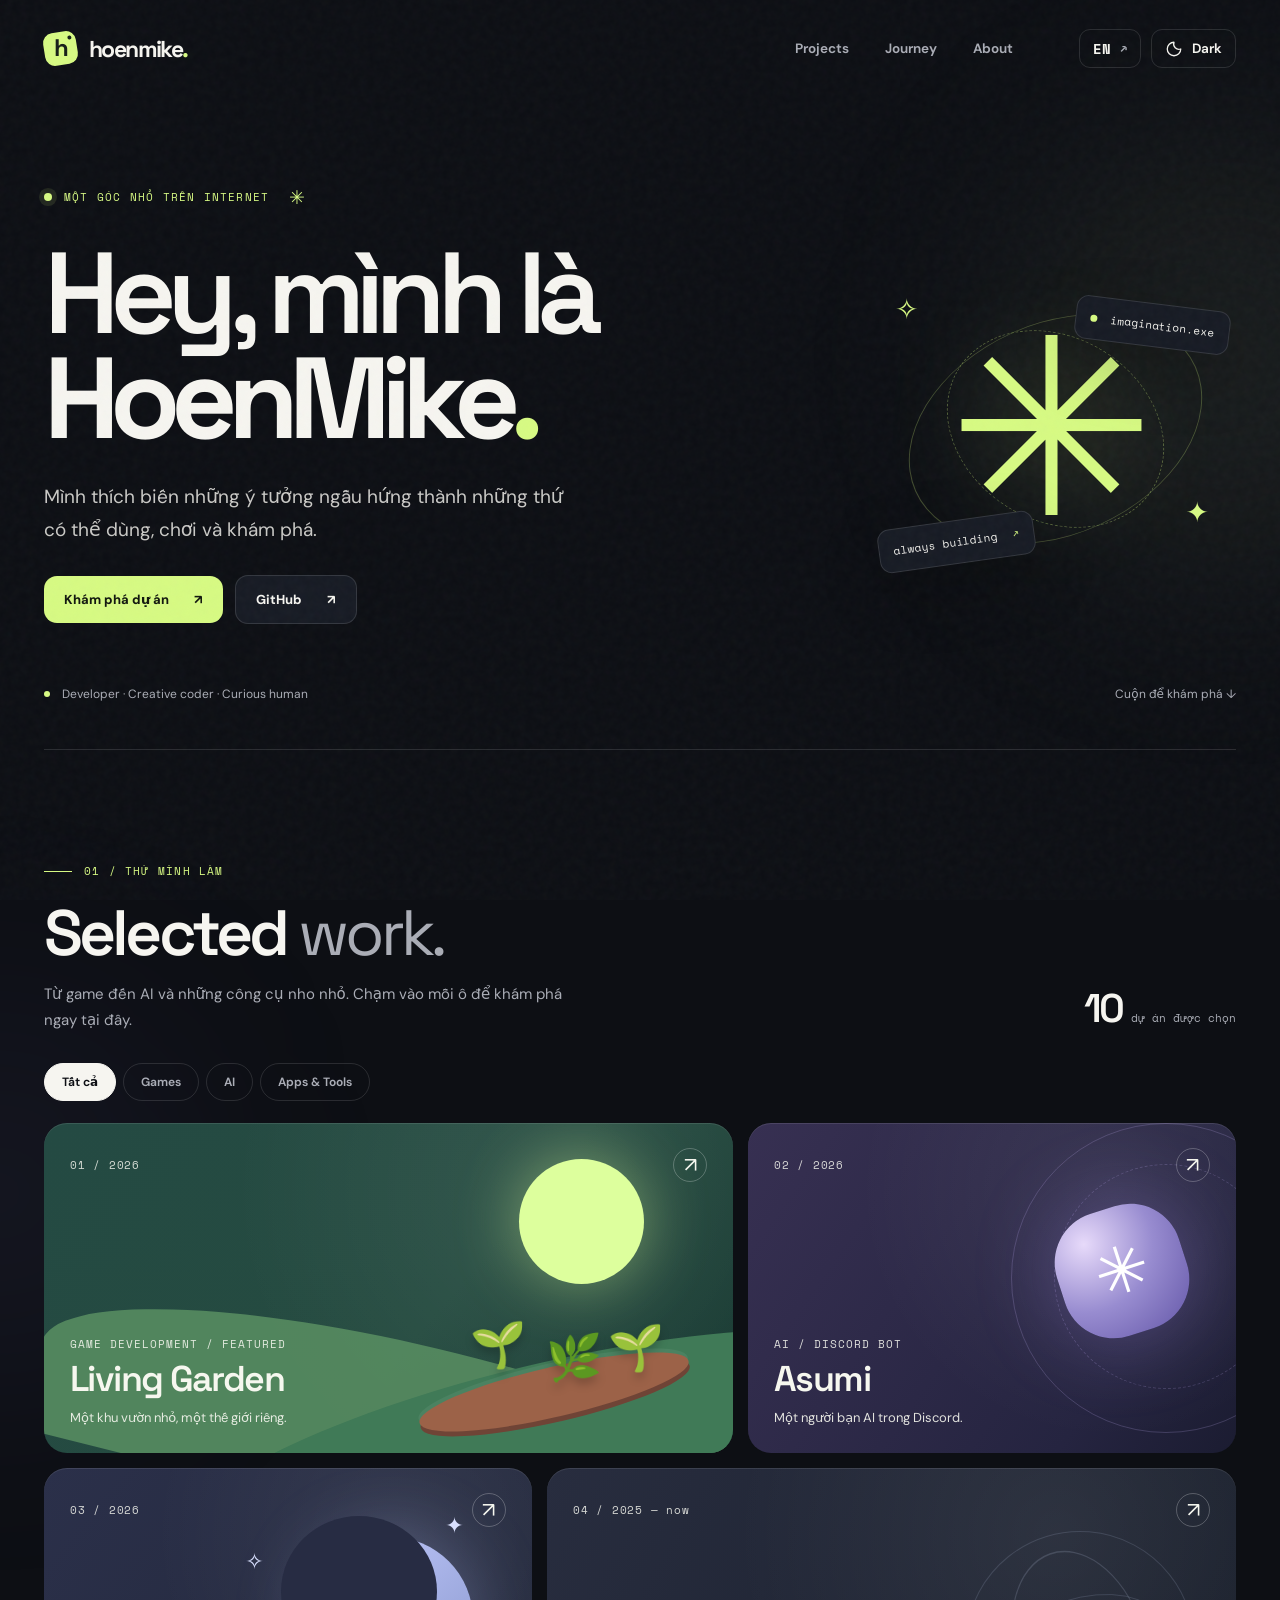
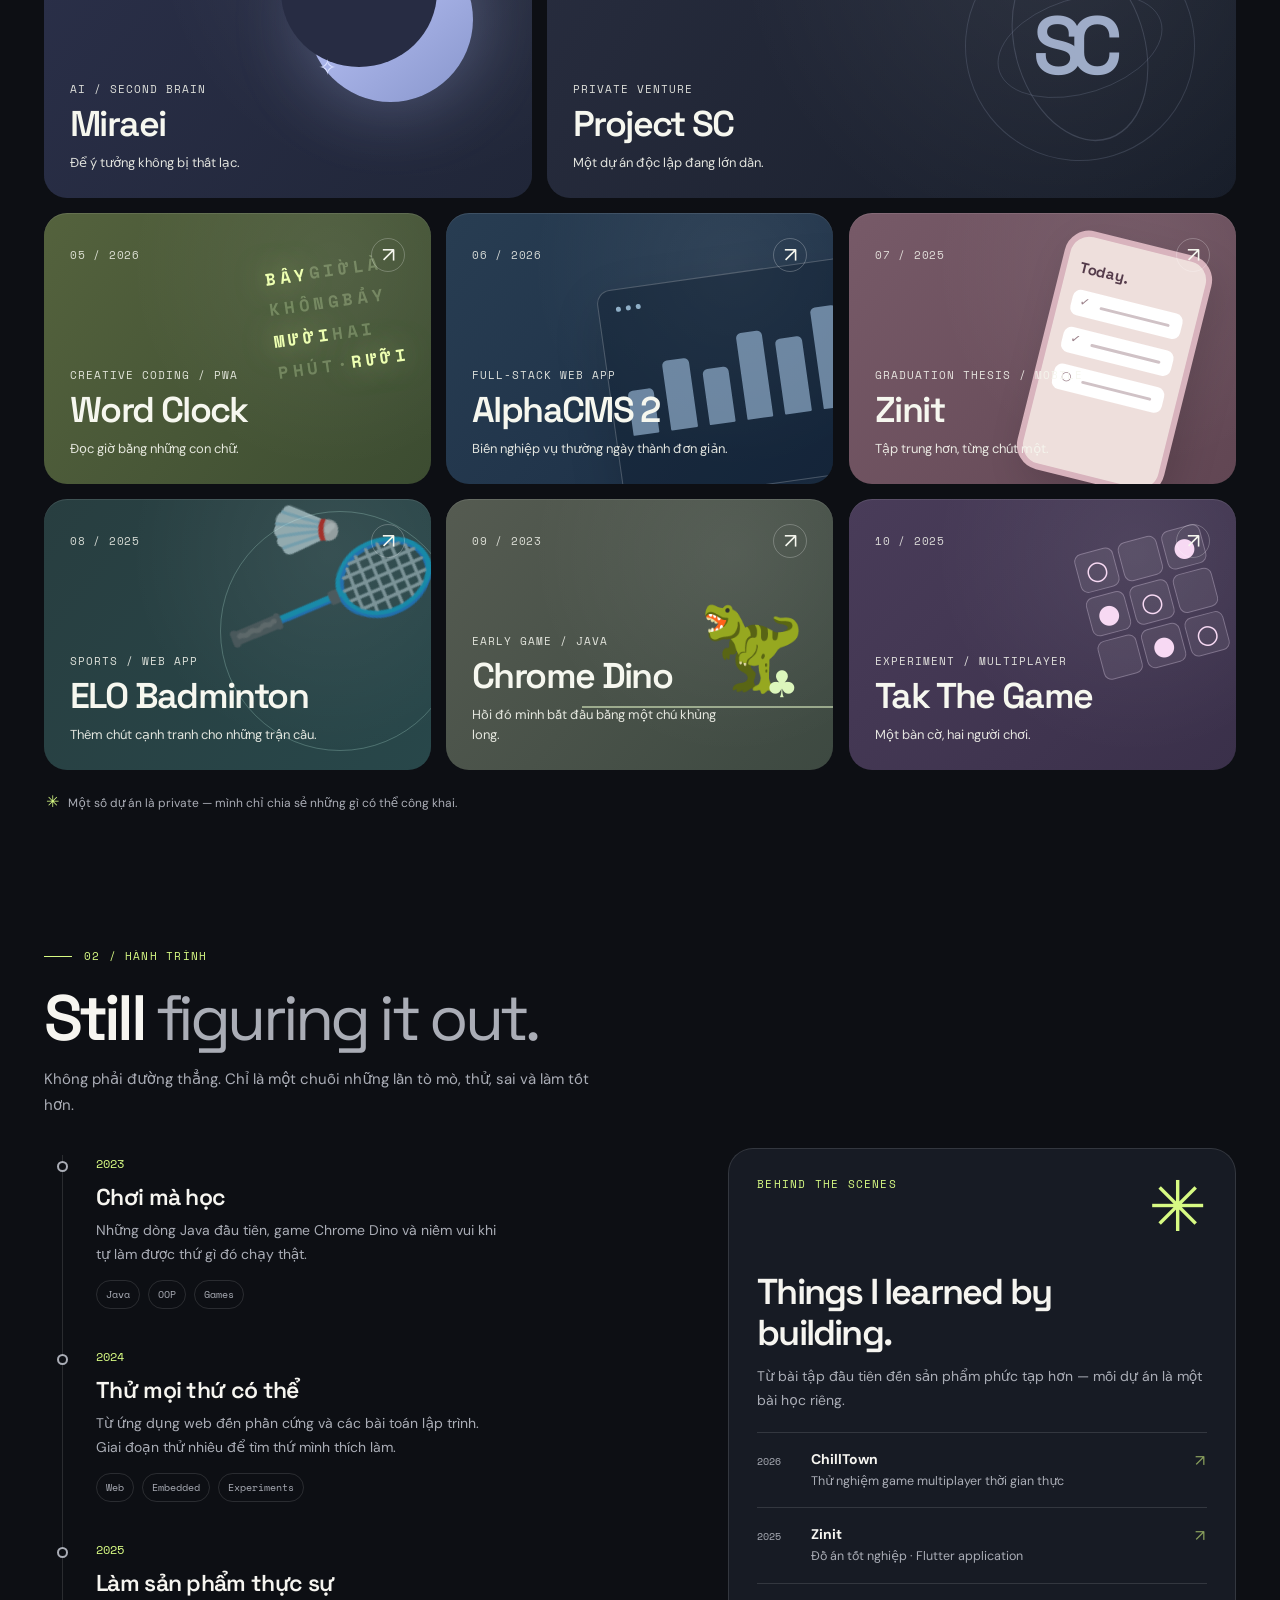
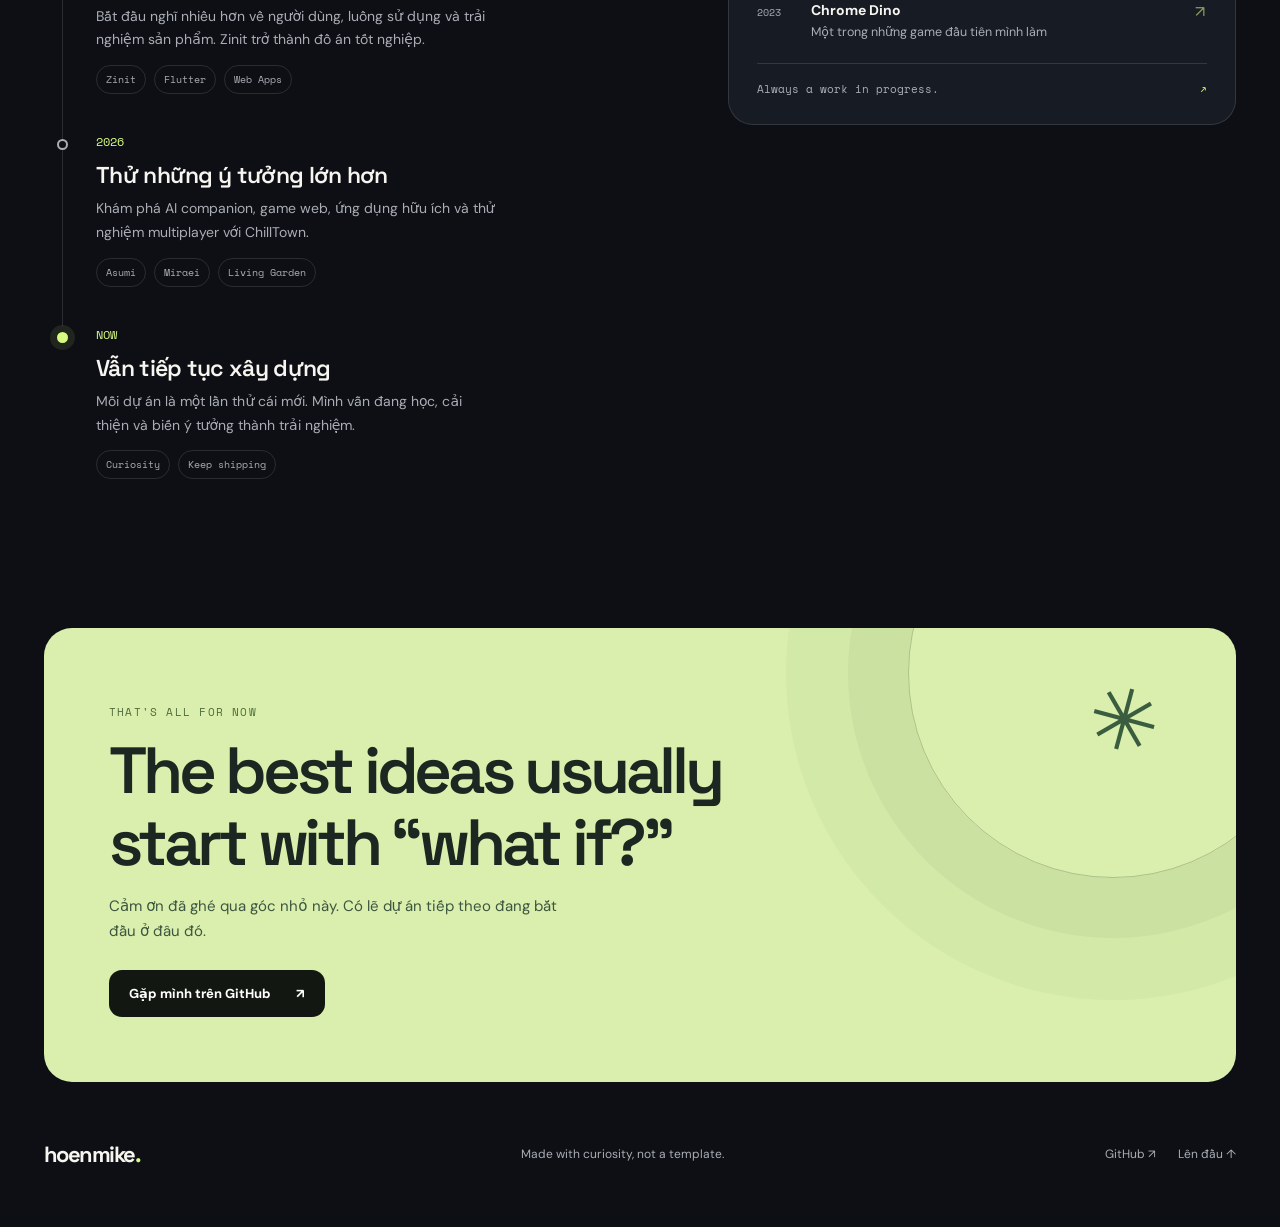
==== commit 0c2a0704: "fix: restore clean portfolio layout and keep Dark/Light" ====
--- a/index.html
+++ b/index.html
@@ -48,27 +48,18 @@
           <div class="hero__text">
             <h1 id="hero-title"><span data-i18n="heroLine1">Hey, mình là</span><br><span class="hero__name">HoenMike<span class="hero__period">.</span></span></h1>
             <p class="hero__subtitle" data-i18n="heroSubtitle">Mình thích biến những ý tưởng ngẫu hứng thành những thứ có thể dùng, chơi và khám phá.</p>
-            <p class="hero__aside" data-i18n="heroAside">Code một chút. Chơi một chút. Rồi lại làm ra thứ gì đó.</p>
             <div class="hero__cta">
               <a class="button button--primary" href="#work"><span data-i18n="exploreWork">Khám phá dự án</span><span aria-hidden="true">↗</span></a>
               <a class="button button--quiet" href="https://github.com/HoenMike" target="_blank" rel="noopener noreferrer"><span>GitHub</span><span aria-hidden="true">↗</span></a>
             </div>
           </div>
-          <div class="hero__studio" aria-hidden="true">
-            <div class="studio__orbit"></div>
-            <div class="studio__window">
-              <div class="studio__toolbar"><span class="studio__traffic"><i></i><i></i><i></i></span><span>little-ideas / playground</span><span class="studio__toolbar-arrow">↗</span></div>
-              <div class="studio__scene">
-                <span class="studio__scene-caption">A SMALL WORLD IN PROGRESS / 001</span>
-                <span class="studio__sun"></span><span class="studio__hill studio__hill--back"></span><span class="studio__hill studio__hill--front"></span>
-                <span class="studio__sprout studio__sprout--one">✳</span><span class="studio__sprout studio__sprout--two">✳</span>
-                <span class="studio__scene-label">make something<br><strong>feel alive.</strong></span>
-              </div>
-              <div class="studio__window-foot"><span><i></i> EXPERIMENT IN PROGRESS</span><span>10 PROJECTS ↗</span></div>
-            </div>
-            <div class="studio__note studio__note--upper"><span>✦</span> idea → prototype → repeat</div>
-            <div class="studio__note studio__note--lower"><span class="studio__note-led"></span> curiosity.js <span>● running</span></div>
-            <span class="studio__spark studio__spark--one">✧</span><span class="studio__spark studio__spark--two">+</span>
+          <div class="hero__art" aria-hidden="true">
+            <div class="art-orbit art-orbit--outer"></div>
+            <div class="art-orbit art-orbit--inner"></div>
+            <div class="art-asterisk">✳</div>
+            <div class="art-chip art-chip--top"><span class="chip-led"></span> imagination.exe</div>
+            <div class="art-chip art-chip--bottom">always building <span>↗</span></div>
+            <span class="art-star art-star--one">✦</span><span class="art-star art-star--two">✧</span>
           </div>
         </div>
         <div class="hero__foot">
@@ -77,8 +68,6 @@
         </div>
       </section>
 
-      <div class="interest-strip" aria-label="Interests"><span class="interest-strip__lead" data-i18n="stripLead">ĐANG MÊ MẨN</span><span class="interest-strip__divider">✳</span><span data-i18n="stripGames">Những thế giới nhỏ</span><span class="interest-strip__divider">✳</span><span data-i18n="stripAI">AI có cá tính</span><span class="interest-strip__divider">✳</span><span data-i18n="stripTools">Công cụ hữu ích</span><span class="interest-strip__divider">✳</span><span data-i18n="stripIdeas">Những ý tưởng hơi kỳ</span></div>
-
       <section class="work-section section" id="work" aria-labelledby="work-title">
         <div class="section-heading">
           <div>
@@ -86,16 +75,13 @@
             <h2 id="work-title"><span data-i18n="workTitle">Selected</span> <em data-i18n="workTitleAccent">work.</em></h2>
             <p class="section-heading__description" data-i18n="workDescription">Từ game đến AI và những công cụ nho nhỏ. Chạm vào mỗi ô để khám phá ngay tại đây.</p>
           </div>
-          <div class="work-count"><span class="work-count__number" id="project-count">10</span><span data-i18n="projectCount">dự án được chọn</span><span class="work-count__asterisk" aria-hidden="true">✳</span></div>
+          <div class="work-count"><span class="work-count__number" id="project-count">10</span><span data-i18n="projectCount">dự án được chọn</span></div>
         </div>
-        <div class="filter-row">
-          <div class="filter-bar" id="filter-bar" role="group" aria-label="Project filter">
-            <button type="button" class="filter is-active" data-filter="all" aria-pressed="true"><span data-i18n="filterAll">Tất cả</span><span class="filter__count" data-count-for="all"></span></button>
-            <button type="button" class="filter" data-filter="game" aria-pressed="false"><span data-i18n="filterGames">Games</span><span class="filter__count" data-count-for="game"></span></button>
-            <button type="button" class="filter" data-filter="ai" aria-pressed="false"><span>AI</span><span class="filter__count" data-count-for="ai"></span></button>
-            <button type="button" class="filter" data-filter="app" aria-pressed="false"><span data-i18n="filterApps">Apps & Tools</span><span class="filter__count" data-count-for="app"></span></button>
-          </div>
-          <span class="work-instruction" data-i18n="workInstruction">NHẤN VÀO CARD ĐỂ MỞ RA ↗</span>
+        <div class="filter-bar" id="filter-bar" role="group" aria-label="Project filter">
+          <button type="button" class="filter is-active" data-filter="all" aria-pressed="true" data-i18n="filterAll">Tất cả</button>
+          <button type="button" class="filter" data-filter="game" aria-pressed="false" data-i18n="filterGames">Games</button>
+          <button type="button" class="filter" data-filter="ai" aria-pressed="false">AI</button>
+          <button type="button" class="filter" data-filter="app" aria-pressed="false" data-i18n="filterApps">Apps & Tools</button>
         </div>
         <div class="bento-grid" id="project-grid" aria-live="polite"></div>
         <p class="projects-hint"><span class="hint-sparkle">✳</span> <span data-i18n="projectsHint">Một số dự án là private — mình chỉ chia sẻ những gì có thể công khai.</span></p>
--- a/styles.css
+++ b/styles.css
@@ -5,7 +5,6 @@
   --accent:#d7fa83;--shadow:0 22px 65px rgba(0,0,0,.24);--radius:23px;--page:1192px;
 }
 html[data-theme=light]{color-scheme:light;--bg:#f4f4ee;--surface:#fff;--surface-2:#f0f0e8;--text:#1b1e22;--muted:#646b73;--line:rgba(22,29,40,.15);--accent:#7f9849;--shadow:0 20px 55px rgba(25,35,35,.1)}
-html[data-theme=oled]{color-scheme:dark;--bg:#000;--surface:#080808;--surface-2:#101010;--text:#fafafa;--muted:#a5a5a5;--line:rgba(255,255,255,.17);--accent:#d9ff81;--shadow:0 22px 65px rgba(0,0,0,.4)}
 *,*::before,*::after{box-sizing:border-box}
 html{scroll-behavior:smooth;scroll-padding-top:105px}
 body{margin:0;min-width:320px;background:var(--bg);color:var(--text);font-family:"DM Sans",system-ui,sans-serif;-webkit-font-smoothing:antialiased;overflow-x:hidden;transition:background-color .35s,color .35s}
@@ -18,7 +17,6 @@
 .ambient{position:absolute;pointer-events:none;z-index:-1;border-radius:50%;filter:blur(115px)}
 .ambient--one{top:10rem;right:-9rem;width:400px;height:400px;background:rgba(138,159,118,.12)}
 .ambient--two{top:63rem;left:-12rem;width:370px;height:370px;background:rgba(107,97,182,.09)}
-html[data-theme=oled] .ambient{display:none}
 .site-shell{width:min(calc(100% - 64px),var(--page));margin:auto}
 .site-header{height:97px;display:flex;align-items:center;justify-content:space-between;gap:24px;position:relative;z-index:10}
 .brand{display:inline-flex;align-items:center;gap:12px;font-family:"Space Grotesk",sans-serif;font-size:23px;font-weight:700;letter-spacing:-1.6px}
@@ -131,16 +129,6 @@
 .tile--asumi .tile__bottom{max-width:82%}
 .tile--garden.is-expanded .tile__bottom{max-width:82%}
 html[data-theme=light] .tile{box-shadow:inset 0 1px 0 rgba(255,255,255,.2)}
-html[data-theme=oled] .tile--garden{background:#08211b}
-html[data-theme=oled] .tile--asumi{background:#171123}
-html[data-theme=oled] .tile--miraei{background:#101629}
-html[data-theme=oled] .tile--sc{background:#0d1016}
-html[data-theme=oled] .tile--clock{background:#18210d}
-html[data-theme=oled] .tile--alpha{background:#0d1b26}
-html[data-theme=oled] .tile--zinit{background:#27131a}
-html[data-theme=oled] .tile--elo{background:#0c201f}
-html[data-theme=oled] .tile--dino{background:#1d211a}
-html[data-theme=oled] .tile--tak{background:#1d1425}
 /* Each tile carries an original CSS illustration — no leaked private screenshots. */
 .garden-sun{position:absolute;right:13%;top:11%;width:125px;height:125px;border-radius:50%;background:#ddff9d;box-shadow:0 0 65px rgba(218,255,151,.45)}
 .garden-hill{position:absolute;width:118%;height:64%;border-radius:50% 50% 0 0;bottom:-36%;right:-34%;background:#407a57;transform:rotate(-13deg)}
@@ -230,235 +218,26 @@
 @media(max-width:370px){.site-shell{width:calc(100% - 22px)}.hero h1{font-size:54px}.tile--standard .tile__title{font-size:18px}.tile--standard .tile__trigger{padding:12px}.tile__subtitle{font-size:10px}.brand__wordmark{font-size:19px}}
 @media(prefers-reduced-motion:reduce){html{scroll-behavior:auto}*,*::before,*::after{animation-duration:.01ms!important;animation-iteration-count:1!important;scroll-behavior:auto!important;transition-duration:.01ms!important}}
 
-
-/* Editorial refresh — stronger hierarchy, a custom mini-workspace and more expressive Bento tiles. */
-:root{--page:1240px;--radius:25px}
-.site-header{height:84px;position:sticky;top:0;z-index:30;background:color-mix(in srgb,var(--bg) 88%,transparent);backdrop-filter:blur(18px);-webkit-backdrop-filter:blur(18px);border-bottom:1px solid var(--line)}
-.site-header::after{content:"";position:absolute;height:1px;left:0;right:0;bottom:-1px;background:linear-gradient(90deg,var(--accent),transparent 29%);opacity:.45;pointer-events:none}
-.brand{font-size:22px;letter-spacing:-1.4px}
-.brand__logo{border-radius:11px;box-shadow:0 0 32px color-mix(in srgb,var(--accent) 17%,transparent)}
-.desktop-nav a{position:relative;padding:9px 0}
-.desktop-nav a::after{content:"";position:absolute;bottom:2px;left:0;right:100%;height:2px;background:var(--accent);transition:right .25s}
-.desktop-nav a:hover::after,.desktop-nav a:focus-visible::after{right:0}
-.hero{padding:80px 0 40px;min-height:620px;isolation:isolate}
-.hero::before{content:"";position:absolute;z-index:-1;inset:0;background:radial-gradient(ellipse at 87% 44%,color-mix(in srgb,var(--accent) 9%,transparent),transparent 46%);pointer-events:none}
-.hero__eyebrow{font-size:11px;letter-spacing:.14em;margin-bottom:33px}
-.hero__layout{display:grid;grid-template-columns:minmax(0,1.15fr) minmax(360px,.85fr);gap:34px;align-items:center}
-.hero__text{max-width:none}
-.hero h1{font-size:clamp(72px,8.35vw,124px);line-height:.95;letter-spacing:-.083em;font-weight:650;text-wrap:balance}
-.hero__name{position:relative;white-space:nowrap}
-.hero__name::after{content:"";height:9px;width:27%;position:absolute;left:45%;bottom:-10px;border-radius:100%;background:var(--accent);transform:rotate(-2deg);opacity:.83}
-.hero__subtitle{font-size:clamp(17px,1.65vw,21px);line-height:1.55;max-width:540px;margin:32px 0 8px;color:var(--text);font-weight:450}
-.hero__aside{font-size:14px;line-height:1.6;color:var(--muted);margin:0 0 27px;max-width:500px}
-.button{font-size:13px;border-radius:11px;padding:15px 19px}
-.button--primary{box-shadow:0 9px 28px color-mix(in srgb,var(--accent) 16%,transparent)}
-.hero__foot{margin-top:51px}
-.hero__studio{position:relative;width:100%;height:420px;min-width:0;display:grid;place-items:center;isolation:isolate}
-.studio__orbit{position:absolute;inset:4% 1%;border:1px dashed color-mix(in srgb,var(--accent) 27%,transparent);border-radius:50%;transform:rotate(-21deg) scaleY(.79);z-index:-1}
-.studio__orbit::after{content:"✳";position:absolute;right:13%;top:-5%;color:var(--accent);font-size:26px;animation:spinSoft 22s linear infinite}
-.studio__window{position:relative;width:min(95%,430px);height:324px;border:1px solid rgba(255,255,255,.26);border-radius:21px;overflow:hidden;background:#151f20;box-shadow:0 30px 85px rgba(0,0,0,.3),0 0 80px color-mix(in srgb,var(--accent) 8%,transparent);transform:rotate(-4deg);transition:transform .5s cubic-bezier(.2,.75,.25,1)}
-.hero__studio:hover .studio__window{transform:rotate(-1deg) translateY(-5px)}
-.studio__toolbar{height:37px;display:flex;align-items:center;justify-content:space-between;gap:14px;padding:0 16px;background:#11181b;color:#bfc9c7;font:10px "Space Mono",monospace;letter-spacing:.025em;border-bottom:1px solid rgba(255,255,255,.13)}
-.studio__traffic{display:flex;gap:5px}
-.studio__traffic i{width:7px;height:7px;border:1px solid #728582;border-radius:50%}
-.studio__traffic i:first-child{background:#d7fa83;border-color:#d7fa83}
-.studio__toolbar-arrow{color:#d7fa83;font-size:15px}
-.studio__scene{position:relative;height:244px;display:block;isolation:isolate;overflow:hidden;background:linear-gradient(160deg,#225d53 1%,#327863 65%,#6c9978)}
-.studio__scene-caption{position:absolute;z-index:5;top:18px;left:20px;color:#e3f4da;font:9px "Space Mono",monospace;letter-spacing:.05em}
-.studio__sun{position:absolute;right:16%;top:18%;width:90px;height:90px;border-radius:50%;background:#e4ffae;box-shadow:0 0 65px rgba(221,255,158,.47);animation:float 8s ease-in-out infinite}
-.studio__hill{position:absolute;width:125%;height:75%;left:-12%;bottom:-51%;border-radius:50% 50% 0 0;transform:rotate(7deg);background:#2d775a}
-.studio__hill--back{left:16%;bottom:-45%;background:#94ba78;transform:rotate(-16deg)}
-.studio__sprout{position:absolute;z-index:3;color:#e3ffb4;filter:drop-shadow(0 8px 4px rgba(0,0,0,.2));font-size:47px}
-.studio__sprout--one{right:22%;bottom:12%;transform:rotate(-20deg)}
-.studio__sprout--two{right:36%;bottom:19%;font-size:29px;transform:rotate(17deg)}
-.studio__scene-label{position:absolute;z-index:4;left:21px;bottom:21px;font:600 28px/1 "Space Grotesk",sans-serif;letter-spacing:-.045em;color:#f6ffed;text-shadow:0 2px 16px rgba(16,49,37,.2)}
-.studio__scene-label strong{color:#e6ffae}
-.studio__window-foot{height:43px;display:flex;align-items:center;justify-content:space-between;padding:0 16px;background:#11181b;color:#b2c3bf;font:9px "Space Mono",monospace;letter-spacing:.03em}
-.studio__window-foot span{display:flex;align-items:center;gap:7px}
-.studio__window-foot i,.studio__note-led{width:7px;height:7px;background:#d7fa83;display:inline-block;border-radius:50%;box-shadow:0 0 12px #d7fa83}
-.studio__note{position:absolute;z-index:3;border-radius:11px;padding:13px 15px;border:1px solid var(--line);background:var(--surface);box-shadow:0 14px 32px rgba(0,0,0,.2);font:11px "Space Mono",monospace;color:var(--text);white-space:nowrap}
-.studio__note--upper{top:18px;right:-9px;transform:rotate(7deg)}
-.studio__note--upper span{color:var(--accent)}
-.studio__note--lower{bottom:10px;left:-17px;transform:rotate(-5deg);display:flex;align-items:center;gap:9px}
-.studio__note--lower>span:last-child{color:var(--accent);font-size:10px}
-.studio__spark{position:absolute;color:var(--accent);font-size:29px}
-.studio__spark--one{left:0;top:35px}
-.studio__spark--two{right:8px;bottom:56px}
-.interest-strip{min-height:72px;padding:19px 0;display:flex;align-items:center;justify-content:space-between;gap:18px;border-bottom:1px solid var(--line);color:var(--muted);font-size:12px;white-space:nowrap;overflow:auto;scrollbar-width:none}
-.interest-strip::-webkit-scrollbar{display:none}
-.interest-strip__lead{font:10px "Space Mono",monospace;letter-spacing:.1em;color:var(--accent)}
-.interest-strip__divider{font-size:15px;color:var(--accent);opacity:.7}
-.work-section{padding-top:105px}
-.section-heading{margin-bottom:29px}
-.section-heading h2{font-size:clamp(44px,5.6vw,73px);letter-spacing:-.07em}
-.section-heading h2 em{color:var(--accent)}
-.section-heading__description{font-size:15px;max-width:590px;line-height:1.7}
-.eyebrow{margin-bottom:19px}
-.work-count{display:flex;flex-direction:column;align-items:flex-end;gap:6px;position:relative;padding-right:21px}
-.work-count__number{font-size:56px;line-height:.95}
-.work-count__asterisk{position:absolute;top:-18px;right:0;color:var(--accent);font-size:24px}
-.filter-row{display:flex;justify-content:space-between;align-items:center;gap:24px}
-.filter-bar{margin:18px 0 22px;gap:8px}
-.filter{display:inline-flex;align-items:center;gap:10px;padding:11px 15px;border-radius:10px;font-size:12px;font-weight:650}
-.filter__count{font:10px "Space Mono",monospace;opacity:.55}
-.filter.is-active{background:var(--accent);border-color:var(--accent);color:#172216}
-.filter.is-active .filter__count{opacity:.7}
-.work-instruction{font:10px "Space Mono",monospace;letter-spacing:.08em;color:var(--muted);white-space:nowrap}
-.bento-grid{gap:14px}
-.tile{border:1px solid rgba(255,255,255,.12);border-radius:24px;transition:box-shadow .28s,border-color .28s,transform .28s;min-height:278px}
-.tile:hover{transform:translateY(-3px);border-color:rgba(255,255,255,.35);box-shadow:0 22px 50px rgba(0,0,0,.17)}
-.tile.is-expanded{transform:none;box-shadow:0 25px 65px rgba(0,0,0,.25)}
-.tile--wide,.tile--medium{min-height:340px}
-.tile--miraei{background:linear-gradient(125deg,#1b233f,#34385a 100%)}
-.tile--sc{background:linear-gradient(125deg,#252b3b,#181c28)}
-.tile__trigger{padding:25px 27px}
-.tile__trigger::after{content:"";position:absolute;z-index:1;inset:20% 0 0;background:linear-gradient(0deg,rgba(5,11,18,.36),transparent 76%);pointer-events:none}
-.tile__top{z-index:3}
-.tile__number{font-size:11px;opacity:.8}
-.tile__arrow{width:39px;height:39px;font-size:22px;backdrop-filter:blur(10px);background:rgba(255,255,255,.07)}
-.tile__bottom{z-index:4;max-width:90%}
-.tile__category{font-size:10px;opacity:.83;letter-spacing:.115em;margin-bottom:11px}
-.tile__title{font-size:clamp(27px,3vw,43px);line-height:1.02;letter-spacing:-.055em;text-wrap:balance}
-.tile--standard .tile__title{font-size:clamp(25px,2.2vw,31px)}
-.tile__subtitle{font-size:13px;max-width:300px;margin-top:12px;opacity:.91}
-.tile__mini-stack{display:flex;flex-wrap:wrap;gap:6px;margin-top:16px}
-.tile__mini-stack span{border:1px solid rgba(255,255,255,.3);background:rgba(255,255,255,.1);border-radius:6px;padding:6px 8px;font:10px "Space Mono",monospace;backdrop-filter:blur(8px)}
-.tile--garden .tile__bottom{max-width:72%}
-.tile--garden .tile__visual{background:radial-gradient(circle at 79% 20%,rgba(232,255,155,.1),transparent 37%)}
-.tile--miraei .miraei-moon{right:12%;top:17%;width:181px;height:181px}
-.tile--sc .sc-emblem{right:-2%;transform:rotate(-17deg) scale(.92)}
-.tile--clock .clock-board{font-size:17px}
-.tile.is-expanded .tile__trigger{min-height:315px}
-.tile.is-expanded .tile__bottom{max-width:650px}
-.tile.is-expanded .tile__title{font-size:clamp(40px,5.4vw,72px)}
-.tile.is-expanded .tile__detail{padding:31px}
-.tile__detail-grid{gap:33px}
-.detail-label{font-size:11px}
+/* Light-touch polish: preserve the calm original composition and improve readability. */
+.desktop-nav a,.header-control{font-size:13.5px}
+.hero__subtitle{color:var(--text);opacity:.81}
+.section-heading__description{font-size:15px}
+.tile__number{opacity:.84}
+.tile__category{font-size:11px;opacity:.88}
+.tile__subtitle{font-size:13px;opacity:.9;max-width:330px}
 .detail-copy{font-size:15px}
-.detail-note{font-size:13px}
-.projects-hint{font-size:12px;margin-top:25px}
-.journey-section{padding-top:125px}
-.journey-layout{gap:52px;margin-top:38px}
-.timeline{padding-left:19px}
-.timeline-item{padding:0 0 46px 41px}
-.timeline-item::before{left:-7px;width:13px;height:13px}
-.timeline-item__year{font-size:12px;margin-bottom:10px;letter-spacing:.07em}
-.timeline-item h3{font-size:26px}
-.timeline-item p{font-size:14px;max-width:490px}
-.timeline-item__tags span{font-size:10px;padding:7px 11px}
-.experience-card{background:linear-gradient(150deg,var(--surface),var(--surface-2));border:1px solid var(--line);padding:32px;border-radius:24px;position:sticky;top:109px}
-.experience-card h3{font-size:38px;max-width:370px;margin-top:24px}
+.detail-note{font-size:13px;opacity:.86}
+.timeline-item p{font-size:14px}
 .experience-card p{font-size:14px}
-.experience-item{padding:19px 0;grid-template-columns:48px 1fr 14px}
-.experience-item strong{font-size:15px}
-.outro-card{background:#ddf4af}
-.outro-card h2{max-width:790px}
-.outro-card__sticker{font-size:110px}
-.site-footer{border-top:1px solid var(--line);margin-top:45px}
-html[data-theme=oled] .site-header{background:rgba(0,0,0,.91)}
-html[data-theme=oled] .hero::before{background:none}
-html[data-theme=light] .hero__studio .studio__note{box-shadow:0 10px 35px rgba(0,0,0,.1)}
-@media(max-width:1050px){
-  .hero__layout{grid-template-columns:minmax(0,1fr) minmax(310px,.85fr);gap:10px}
-  .hero h1{font-size:clamp(66px,8vw,96px)}
-  .hero__studio{height:370px}
-  .studio__window{height:300px}
-  .studio__scene{height:221px}
-  .studio__note--upper{right:-5px}
-  .studio__note--lower{left:-6px}
-  .interest-strip{justify-content:flex-start;gap:26px}
-  .tile--garden .tile__bottom{max-width:77%}
+.experience-item div span{font-size:12.5px}
+@media (hover:hover) and (prefers-reduced-motion:no-preference){
+  .tile{transition:transform .22s ease,box-shadow .3s ease}
+  .tile:not(.is-expanded):hover{transform:translateY(-2px)}
 }
-@media(max-width:900px){
-  .site-header{height:76px}
-  .hero{min-height:0;padding:63px 0 38px}
-  .hero__layout{grid-template-columns:minmax(0,1fr) minmax(240px,.75fr);gap:12px}
-  .hero h1{font-size:clamp(58px,8.8vw,84px)}
-  .hero__studio{height:320px}
-  .studio__window{width:100%;height:267px}
-  .studio__scene{height:188px}
-  .studio__sun{width:69px;height:69px}
-  .studio__scene-label{font-size:22px}
-  .studio__note{font-size:9px;padding:10px}
-  .studio__note--upper{top:1px}
-  .studio__note--lower{bottom:-2px}
-  .section{padding-top:92px}
-  .tile--wide,.tile--medium{grid-column:span 6;min-height:310px}
-  .tile--standard{grid-column:span 3}
-  .tile__bottom{max-width:80%}
-  .tile--standard .tile__title{font-size:26px}
-  .tile.is-expanded{grid-column:1/-1}
-  .journey-layout{gap:20px}
-  .experience-card{position:relative;top:auto;max-width:none}
+@media (max-width:600px){
+  .tile__category{font-size:9.5px}
+  .tile__subtitle{font-size:11.5px}
+  .tile--standard .tile__subtitle{font-size:10.5px}
+  .detail-copy,.timeline-item p{font-size:13.5px}
+  .experience-card p{font-size:13px}
 }
-@media(max-width:600px){
-  .site-header{height:68px;margin-inline:-1px}
-  .brand{font-size:20px}
-  .hero{padding:46px 0 28px}
-  .hero__layout{display:flex;flex-direction:column;align-items:stretch;gap:17px}
-  .hero h1{font-size:clamp(55px,13.8vw,80px)}
-  .hero__name::after{height:6px;bottom:-5px}
-  .hero__subtitle{font-size:16px;max-width:430px;margin:25px 0 9px;line-height:1.55}
-  .hero__aside{font-size:12px;margin-bottom:22px}
-  .hero__foot{margin-top:10px}
-  .hero__studio{height:254px;width:min(100%,410px);margin:6px auto 0;overflow:visible}
-  .studio__window{width:85%;height:231px}
-  .studio__toolbar{height:29px;font-size:8px;padding-inline:11px}
-  .studio__scene{height:168px}
-  .studio__scene-caption{font-size:7px;top:12px;left:13px}
-  .studio__scene-label{left:14px;bottom:15px;font-size:22px}
-  .studio__sun{width:70px;height:70px;top:16%;right:16%}
-  .studio__sprout--one{font-size:31px}
-  .studio__sprout--two{font-size:22px}
-  .studio__window-foot{height:34px;font-size:7px;padding-inline:11px}
-  .studio__note{font-size:8px;padding:9px;border-radius:8px}
-  .studio__note--upper{top:7px;right:-1px}
-  .studio__note--lower{bottom:0;left:0}
-  .studio__spark--one{left:1px;top:18px}
-  .studio__spark--two{right:0}
-  .interest-strip{min-height:56px;padding:13px 0;gap:19px;font-size:11px}
-  .interest-strip__lead{font-size:9px}
-  .section{padding-top:82px}
-  .section-heading h2{font-size:clamp(40px,10.4vw,57px)}
-  .section-heading__description{font-size:13px}
-  .work-count{flex-direction:row;align-items:baseline;gap:9px;padding-right:0}
-  .work-count__number{font-size:25px}
-  .work-count__asterisk{font-size:17px;top:-9px;right:-19px}
-  .filter-row{display:block}
-  .filter-bar{margin:17px 0 15px;padding-bottom:5px}
-  .filter{padding:10px 12px;gap:6px;border-radius:9px}
-  .work-instruction{display:block;margin:0 0 13px;font-size:9px}
-  .bento-grid{gap:10px}
-  .tile--wide,.tile--medium{grid-column:span 2;min-height:300px}
-  .tile--standard{grid-column:span 1;min-height:226px;border-radius:19px}
-  .tile__trigger{padding:19px}
-  .tile--standard .tile__trigger{padding:13px}
-  .tile__title{font-size:32px}
-  .tile--standard .tile__title{font-size:21px}
-  .tile__category{font-size:9px;margin-bottom:7px}
-  .tile__subtitle{font-size:11px}
-  .tile--standard .tile__subtitle{font-size:10px}
-  .tile--standard .tile__bottom{max-width:100%}
-  .tile--garden .tile__bottom{max-width:75%}
-  .tile__mini-stack{gap:5px;margin-top:12px}
-  .tile__mini-stack span{font-size:9px;padding:5px 7px}
-  .tile.is-expanded{grid-column:1/-1}
-  .tile.is-expanded .tile__trigger{min-height:245px}
-  .tile.is-expanded .tile__title{font-size:35px}
-  .tile.is-expanded .tile__detail{padding:20px}
-  .tile--miraei .miraei-moon{width:130px;height:130px;right:6%}
-  .journey-layout{margin-top:18px}
-  .timeline-item{padding-left:25px;padding-bottom:32px}
-  .timeline-item h3{font-size:22px}
-  .timeline-item p{font-size:13px}
-  .experience-card{padding:25px}
-  .experience-card h3{font-size:31px}
-  .outro-card{padding:43px 25px}
-}
-@media(max-width:370px){
-  .hero h1{font-size:52px}
-  .studio__window{width:90%}
-  .studio__note--upper{right:-1px}
-  .tile--standard .tile__title{font-size:19px}
-  .tile__mini-stack span{font-size:8px}
-}
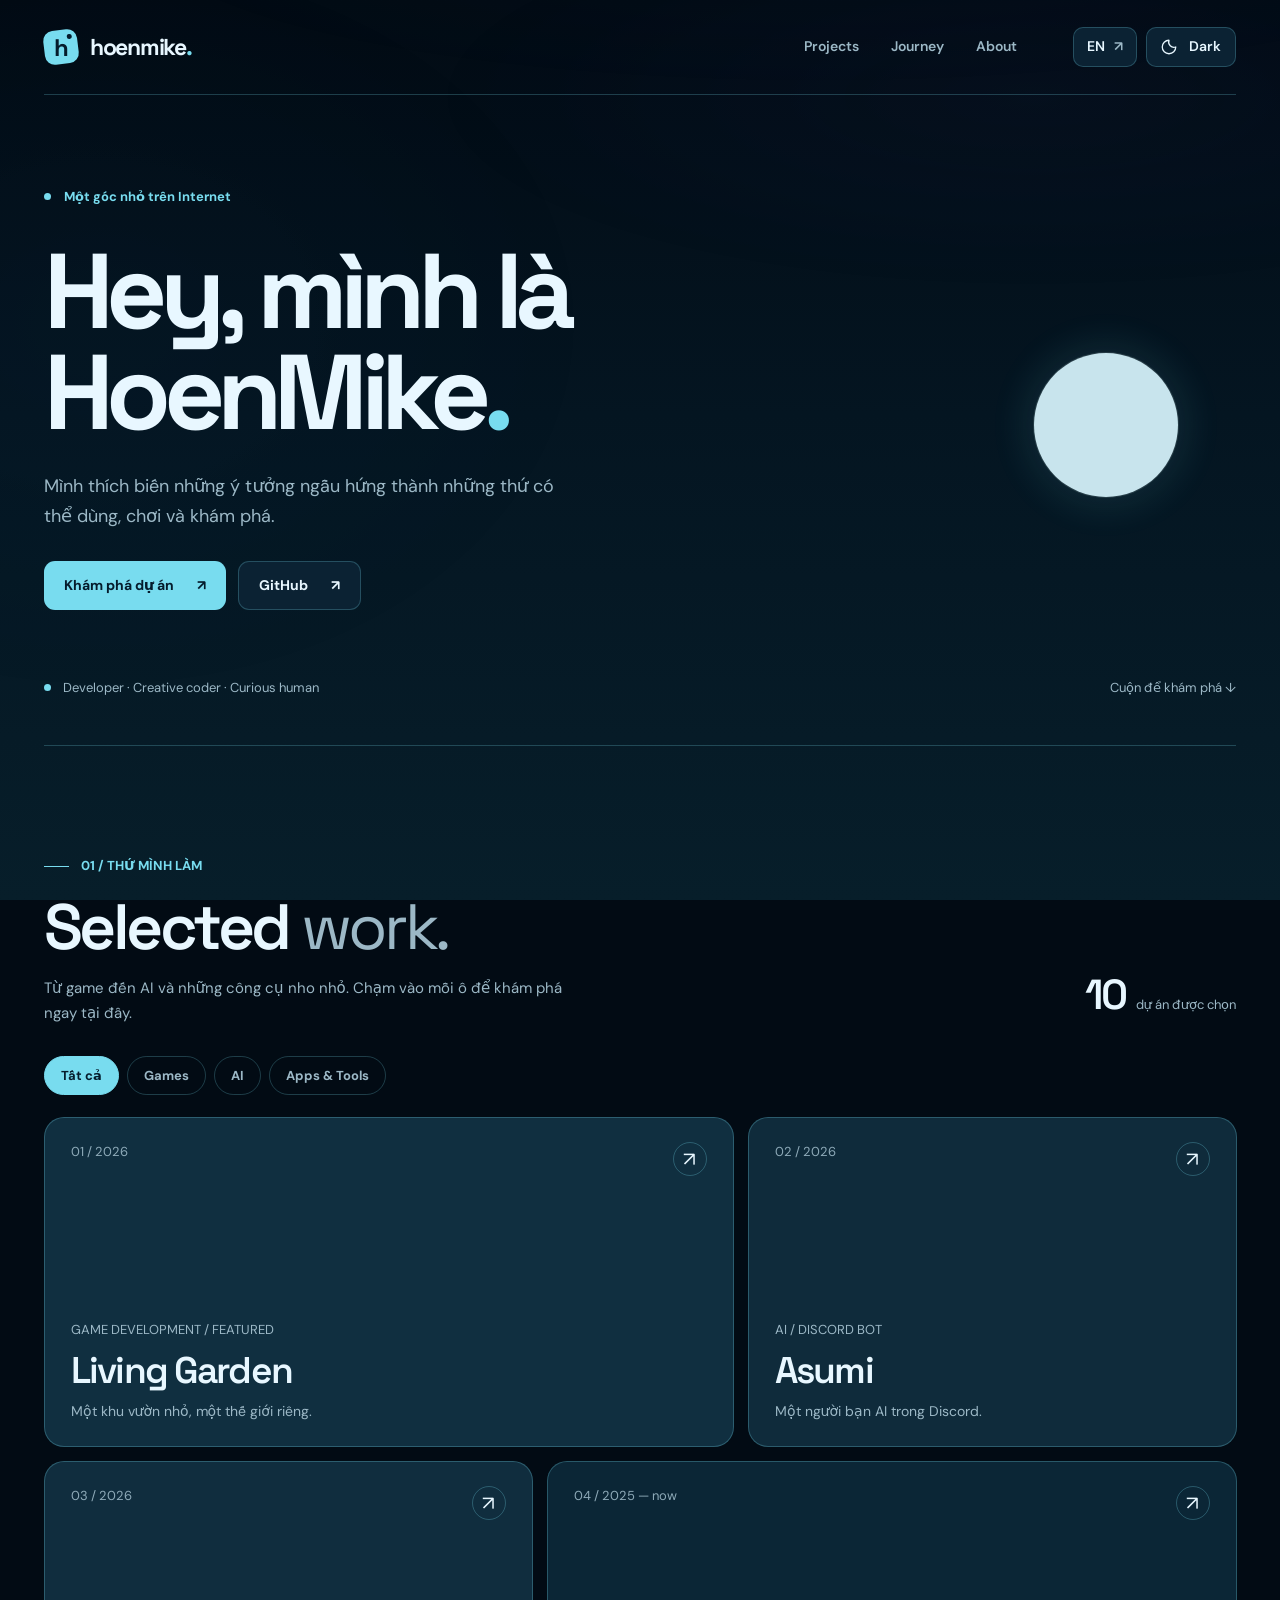
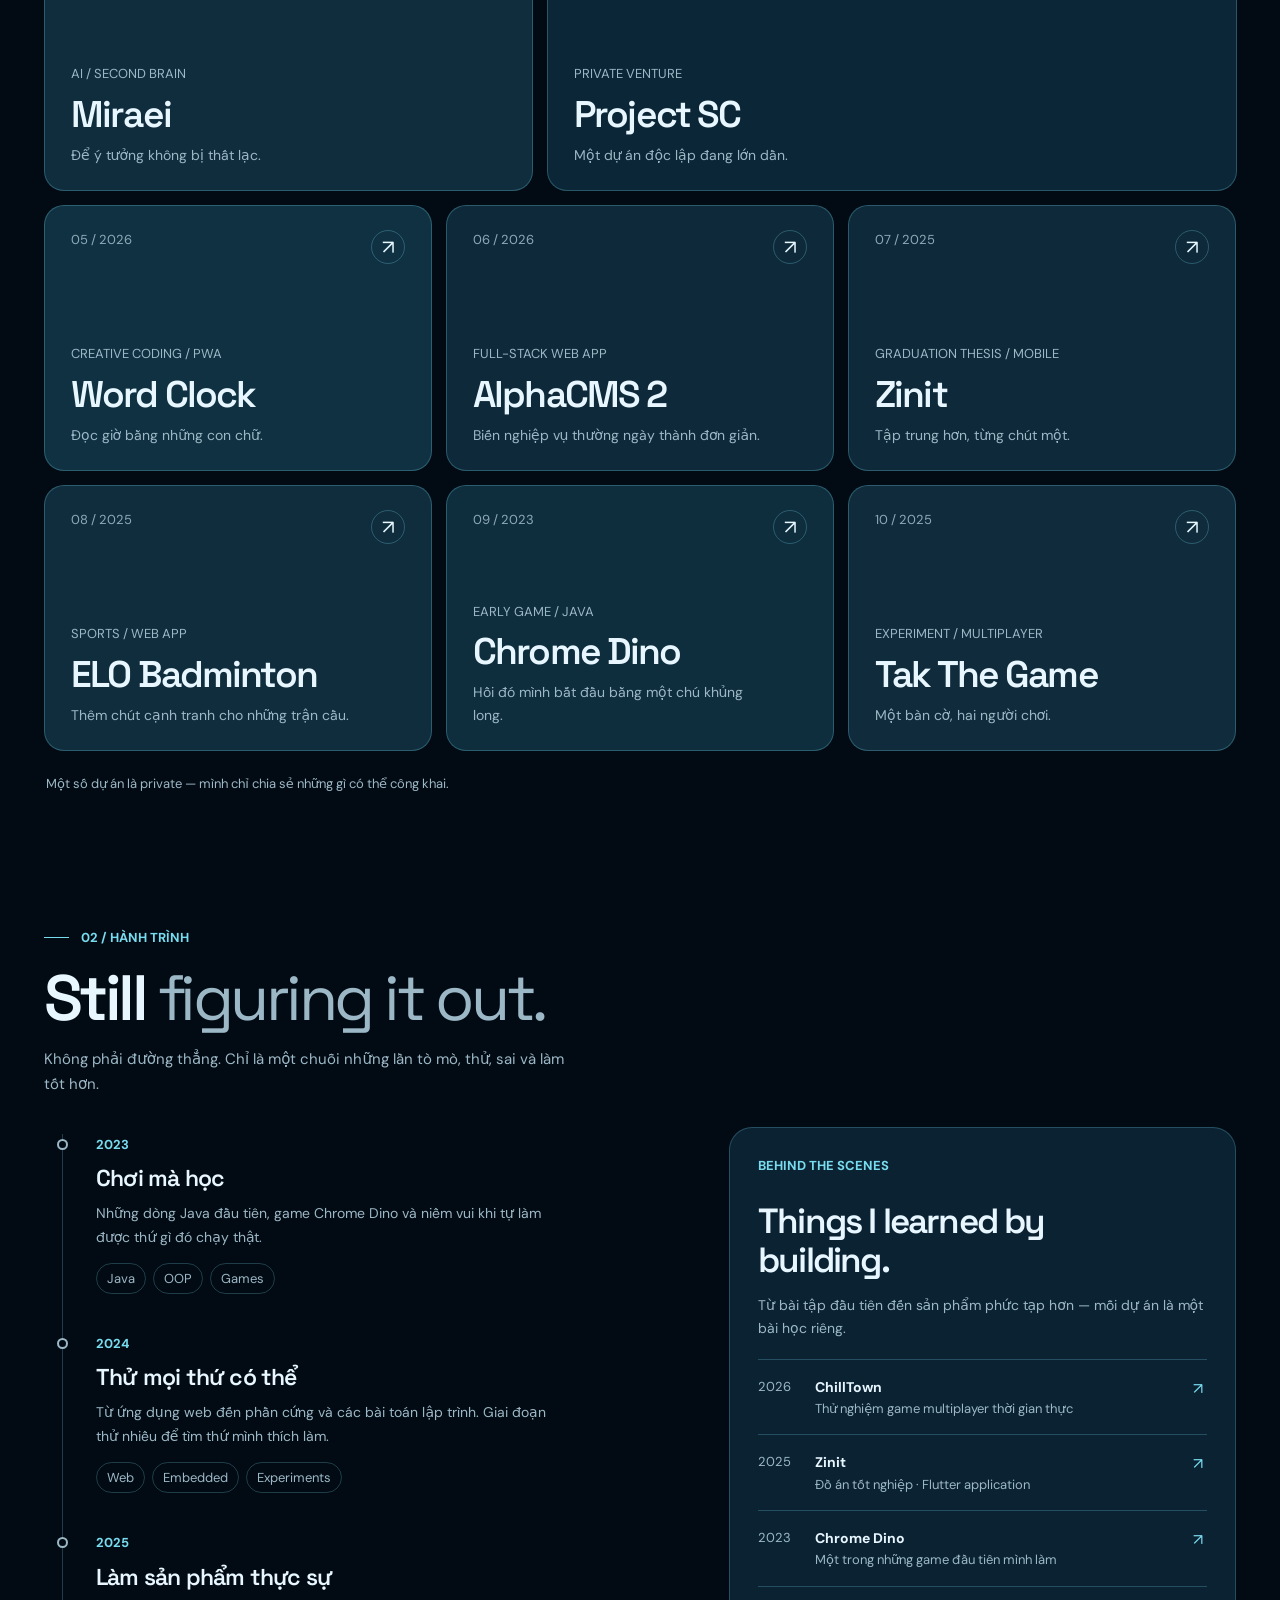
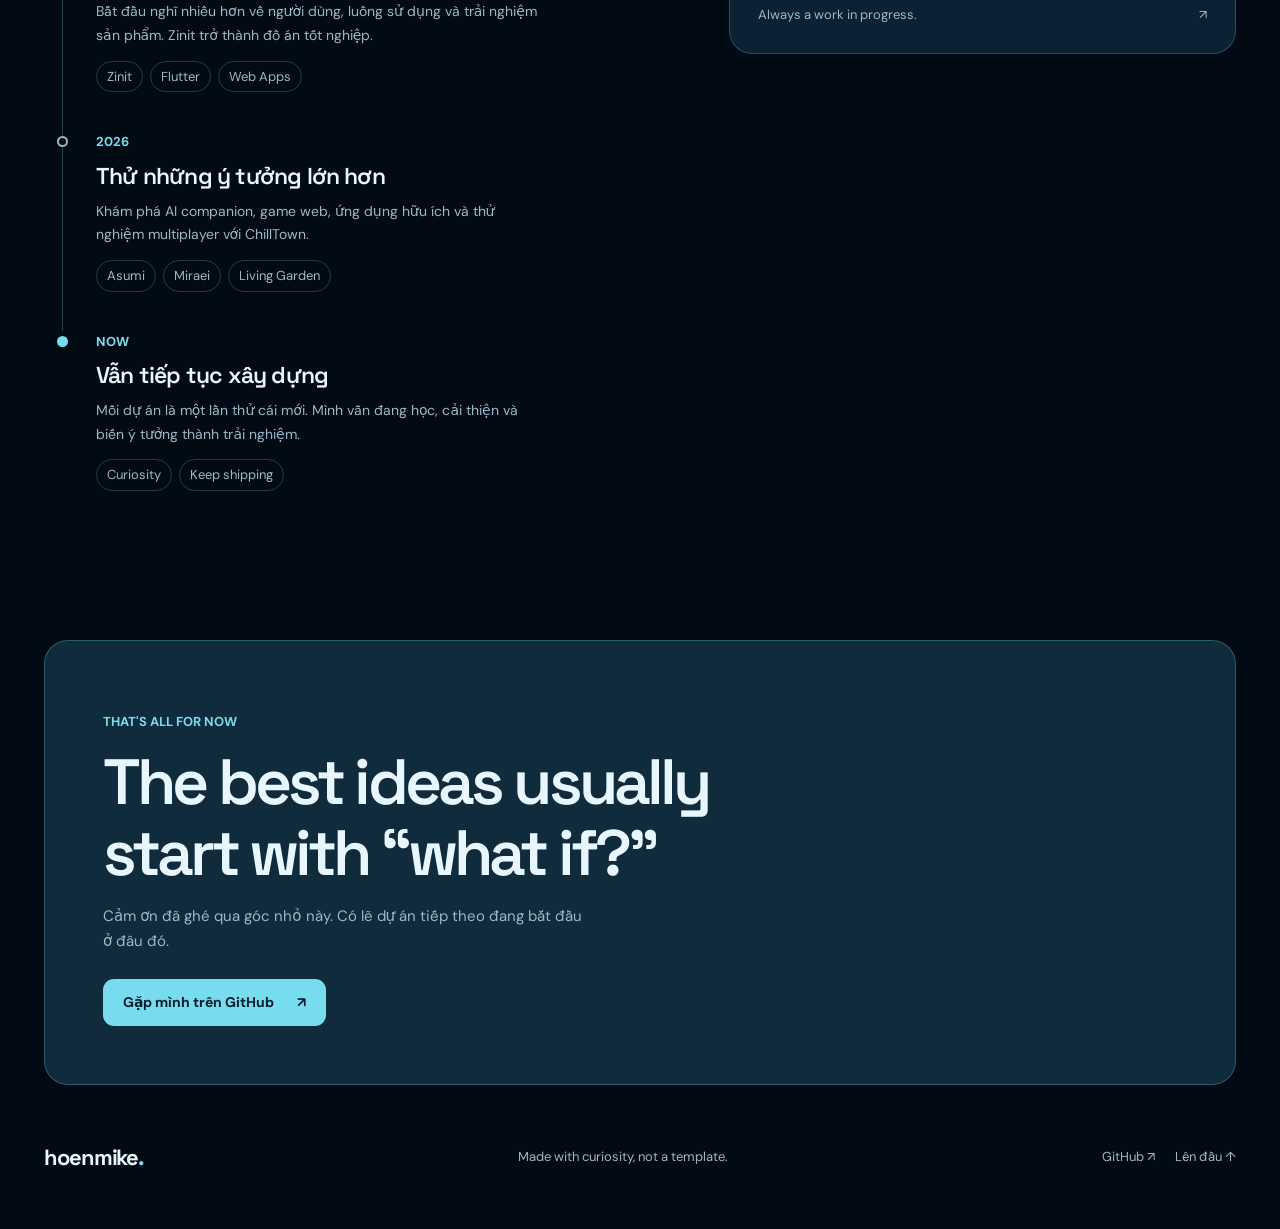
==== commit 11e7b462: "feat(ocean): establish midnight blue palette and quiet monochrome bento" ====
--- a/index.html
+++ b/index.html
@@ -3,7 +3,7 @@
 <head>
   <meta charset="utf-8">
   <meta name="viewport" content="width=device-width, initial-scale=1, viewport-fit=cover">
-  <meta name="theme-color" content="#0d0f14">
+  <meta name="theme-color" content="#020b14">
   <meta name="description" content="HoenMike — a developer's little corner of the internet. Games, AI companions, useful apps and the journey behind them.">
   <meta property="og:title" content="HoenMike — Build things. Stay curious.">
   <meta property="og:description" content="A collection of ideas, experiments, and projects, built with curiosity.">
@@ -12,14 +12,16 @@
   <link rel="icon" type="image/png" href="./icon.png">
   <link rel="preconnect" href="https://fonts.googleapis.com">
   <link rel="preconnect" href="https://fonts.gstatic.com" crossorigin>
-  <link href="https://fonts.googleapis.com/css2?family=DM+Sans:wght@400;500;600;700&family=Space+Grotesk:wght@400;500;600;700&family=Space+Mono:wght@400;700&display=swap" rel="stylesheet">
+  <link href="https://fonts.googleapis.com/css2?family=DM+Sans:wght@400;500;600;700&family=Space+Grotesk:wght@400;500;600;700&display=swap" rel="stylesheet">
   <link rel="stylesheet" href="./styles.css">
   <script src="./app.js" type="module"></script>
 </head>
 <body>
-  <div class="page-noise" aria-hidden="true"></div>
-  <div class="ambient ambient--one" aria-hidden="true"></div>
-  <div class="ambient ambient--two" aria-hidden="true"></div>
+  <div class="ocean-background" aria-hidden="true">
+    <div class="galaxy-layer galaxy-layer--one"></div>
+    <div class="galaxy-layer galaxy-layer--two"></div>
+    <div class="galaxy-layer galaxy-layer--three"></div>
+  </div>
 
   <div class="site-shell">
     <header class="site-header" id="top">
@@ -43,7 +45,7 @@
 
     <main>
       <section class="hero" id="about" aria-labelledby="hero-title">
-        <div class="hero__eyebrow"><span class="status-pulse" aria-hidden="true"></span><span data-i18n="heroEyebrow">Một góc nhỏ trên Internet</span><span class="hero__asterisk" aria-hidden="true">✳</span></div>
+        <div class="hero__eyebrow"><span class="status-pulse" aria-hidden="true"></span><span data-i18n="heroEyebrow">Một góc nhỏ trên Internet</span></div>
         <div class="hero__layout">
           <div class="hero__text">
             <h1 id="hero-title"><span data-i18n="heroLine1">Hey, mình là</span><br><span class="hero__name">HoenMike<span class="hero__period">.</span></span></h1>
@@ -53,14 +55,7 @@
               <a class="button button--quiet" href="https://github.com/HoenMike" target="_blank" rel="noopener noreferrer"><span>GitHub</span><span aria-hidden="true">↗</span></a>
             </div>
           </div>
-          <div class="hero__art" aria-hidden="true">
-            <div class="art-orbit art-orbit--outer"></div>
-            <div class="art-orbit art-orbit--inner"></div>
-            <div class="art-asterisk">✳</div>
-            <div class="art-chip art-chip--top"><span class="chip-led"></span> imagination.exe</div>
-            <div class="art-chip art-chip--bottom">always building <span>↗</span></div>
-            <span class="art-star art-star--one">✦</span><span class="art-star art-star--two">✧</span>
-          </div>
+<div class="hero__art" aria-hidden="true"><div class="hero__moon"></div></div>
         </div>
         <div class="hero__foot">
           <div class="availability"><span class="availability__bullet" aria-hidden="true"></span><span data-i18n="heroFoot">Developer · Creative coder · Curious human</span></div>
@@ -84,7 +79,7 @@
           <button type="button" class="filter" data-filter="app" aria-pressed="false" data-i18n="filterApps">Apps & Tools</button>
         </div>
         <div class="bento-grid" id="project-grid" aria-live="polite"></div>
-        <p class="projects-hint"><span class="hint-sparkle">✳</span> <span data-i18n="projectsHint">Một số dự án là private — mình chỉ chia sẻ những gì có thể công khai.</span></p>
+        <p class="projects-hint"><span data-i18n="projectsHint">Một số dự án là private — mình chỉ chia sẻ những gì có thể công khai.</span></p>
       </section>
 
       <section class="journey-section section" id="journey" aria-labelledby="journey-title">
@@ -100,7 +95,7 @@
           <aside class="experience-card">
             <div class="experience-card__top">
               <span class="eyebrow-small" data-i18n="experienceEyebrow">BEHIND THE SCENES</span>
-              <span class="experience-card__graphic" aria-hidden="true">✳</span>
+              
             </div>
             <h3 data-i18n="experienceTitle">Things I learned by building.</h3>
             <p data-i18n="experienceIntro">Từ bài tập đầu tiên đến sản phẩm phức tạp hơn — mỗi dự án là một bài học riêng.</p>
@@ -128,7 +123,7 @@
 
       <section class="outro-section section" aria-labelledby="outro-title">
         <div class="outro-card">
-          <div class="outro-card__sticker" aria-hidden="true">✳</div>
+          
           <p class="eyebrow-small" data-i18n="outroEyebrow">THAT'S ALL FOR NOW</p>
           <h2 id="outro-title" data-i18n="outroTitle">The best ideas usually start with “what if?”</h2>
           <p data-i18n="outroDescription">Cảm ơn đã ghé qua góc nhỏ này. Có lẽ dự án tiếp theo đang bắt đầu ở đâu đó.</p>
--- a/styles.css
+++ b/styles.css
@@ -1,243 +1,276 @@
-/* HoenMike — seamless bento portfolio. No framework required. */
-:root{
-  color-scheme:dark;
-  --bg:#0d0f14;--surface:#171b24;--surface-2:#1f2430;--text:#f6f5f0;--muted:#aaadb6;--line:rgba(255,255,255,.12);
-  --accent:#d7fa83;--shadow:0 22px 65px rgba(0,0,0,.24);--radius:23px;--page:1192px;
-}
-html[data-theme=light]{color-scheme:light;--bg:#f4f4ee;--surface:#fff;--surface-2:#f0f0e8;--text:#1b1e22;--muted:#646b73;--line:rgba(22,29,40,.15);--accent:#7f9849;--shadow:0 20px 55px rgba(25,35,35,.1)}
-*,*::before,*::after{box-sizing:border-box}
-html{scroll-behavior:smooth;scroll-padding-top:105px}
-body{margin:0;min-width:320px;background:var(--bg);color:var(--text);font-family:"DM Sans",system-ui,sans-serif;-webkit-font-smoothing:antialiased;overflow-x:hidden;transition:background-color .35s,color .35s}
-button,a{-webkit-tap-highlight-color:transparent}
-button{font:inherit;cursor:pointer}
-a{color:inherit;text-decoration:none}
-button:focus-visible,a:focus-visible{outline:3px solid var(--accent);outline-offset:4px}
-::selection{color:#101510;background:#d7fa83}
-.page-noise{position:fixed;inset:0;pointer-events:none;z-index:50;opacity:.065;background-image:url("data:image/svg+xml,%3Csvg viewBox='0 0 140 140' xmlns='http://www.w3.org/2000/svg'%3E%3Cfilter id='n'%3E%3CfeTurbulence type='fractalNoise' baseFrequency='.85' numOctaves='3' stitchTiles='stitch'/%3E%3C/filter%3E%3Crect width='100%25' height='100%25' opacity='.5' filter='url(%23n)'/%3E%3C/svg%3E")}
-.ambient{position:absolute;pointer-events:none;z-index:-1;border-radius:50%;filter:blur(115px)}
-.ambient--one{top:10rem;right:-9rem;width:400px;height:400px;background:rgba(138,159,118,.12)}
-.ambient--two{top:63rem;left:-12rem;width:370px;height:370px;background:rgba(107,97,182,.09)}
-.site-shell{width:min(calc(100% - 64px),var(--page));margin:auto}
-.site-header{height:97px;display:flex;align-items:center;justify-content:space-between;gap:24px;position:relative;z-index:10}
-.brand{display:inline-flex;align-items:center;gap:12px;font-family:"Space Grotesk",sans-serif;font-size:23px;font-weight:700;letter-spacing:-1.6px}
-.brand__logo{width:33px;height:33px;border-radius:10px;background:var(--accent);color:#162018;display:grid;place-items:center;position:relative;font-size:24px;line-height:1;transform:rotate(-9deg)}
-.brand__logo span:first-child{transform:rotate(9deg) translateY(-1px)}
-.brand__dot{position:absolute;right:4px;top:5px;background:#162018;width:4px;height:4px;border-radius:50%}
-.brand__period,.footer-brand span{color:var(--accent)}
-.desktop-nav{display:flex;align-items:center;gap:36px;margin-left:auto;margin-right:42px}
-.desktop-nav a,.header-control{font-size:13px;font-weight:650;color:var(--muted);transition:color .2s}
-.desktop-nav a:hover,.header-control:hover{color:var(--text)}
-.header-actions{display:flex;align-items:center;gap:10px}
-.header-control{border:1px solid var(--line);background:transparent;color:var(--text);height:39px;border-radius:11px;padding:0 13px;display:flex;align-items:center;justify-content:center;gap:8px}
-.lang-switch{font-family:"Space Mono",monospace;font-size:11px;letter-spacing:.02em}
-.lang-switch span{font-size:12px;color:var(--muted)}
-.theme-switch__label{min-width:31px}
-.hero{padding:86px 0 47px;min-height:590px;border-bottom:1px solid var(--line);position:relative}
-.hero__eyebrow,.eyebrow,.eyebrow-small{font-family:"Space Mono",monospace;font-size:11px;letter-spacing:.11em;font-weight:400;text-transform:uppercase}
-.hero__eyebrow{color:var(--accent);display:flex;align-items:center;gap:12px;margin-bottom:31px}
-.status-pulse,.availability__bullet{width:8px;height:8px;background:var(--accent);border-radius:50%;box-shadow:0 0 0 5px rgba(215,250,131,.1);animation:pulse 2.5s ease-in-out infinite}
-.hero__asterisk{font-size:19px;margin-left:8px}
-.hero__layout{display:flex;align-items:center;justify-content:space-between;gap:45px}
-.hero__text{max-width:770px;min-width:0;position:relative;z-index:1}
-.hero h1{font-family:"Space Grotesk",sans-serif;font-size:clamp(66px,9vw,129px);letter-spacing:-.085em;line-height:.91;font-weight:600;margin:0}
-.hero__name{font-weight:700}
-.hero__period{color:var(--accent)}
-.hero__subtitle{font-size:clamp(16px,1.5vw,19px);line-height:1.75;color:var(--muted);max-width:520px;margin:28px 0 29px}
-.hero__cta{display:flex;align-items:center;gap:12px;flex-wrap:wrap}
-.button{display:inline-flex;align-items:center;justify-content:center;gap:25px;padding:15px 20px;border-radius:13px;font-size:13px;font-weight:750;transition:transform .25s,background .25s,border-color .25s}
-.button:hover{transform:translateY(-3px)}
-.button--primary{background:var(--accent);color:#12170e}
-.button--quiet{border:1px solid var(--line);background:var(--surface);color:var(--text)}
-.button--dark{background:#121712;color:#fff}
-.hero__art{width:345px;height:340px;flex:0 0 345px;position:relative;isolation:isolate;transform:translate(-8px,-4px)}
-.art-orbit{border:1px solid rgba(215,250,131,.26);border-radius:50%;position:absolute;inset:19px;transform:rotate(-24deg) scaleY(.7);animation:orbit 24s linear infinite}
-.art-orbit--inner{inset:58px;border-style:dashed;border-color:rgba(215,250,131,.33);transform:rotate(32deg) scaleY(.82);animation-direction:reverse}
-.art-asterisk{font-family:"Space Grotesk",sans-serif;position:absolute;top:47px;left:65px;font-size:247px;line-height:1;color:var(--accent);text-shadow:0 0 110px rgba(215,250,131,.21);animation:float 6s ease-in-out infinite}
-.art-chip{position:absolute;z-index:3;background:var(--surface);border:1px solid var(--line);box-shadow:var(--shadow);border-radius:12px;padding:13px 14px;font-size:11px;font-family:"Space Mono",monospace;white-space:nowrap}
-.art-chip--top{top:44px;right:-2px;transform:rotate(7deg)}
-.art-chip--bottom{bottom:35px;left:-5px;transform:rotate(-8deg);display:flex;gap:15px}
-.art-chip--bottom span{color:var(--accent)}
-.chip-led{display:inline-block;width:7px;height:7px;border-radius:50%;background:var(--accent);margin-right:6px}
-.art-star{position:absolute;color:var(--accent);font-size:28px}
-.art-star--one{right:19px;bottom:68px}
-.art-star--two{left:12px;top:32px}
-.hero__foot{margin-top:62px;display:flex;justify-content:space-between;align-items:center;gap:20px;font-size:12px;color:var(--muted)}
-.availability{display:flex;align-items:center;gap:12px}
-.availability__bullet{width:6px;height:6px;box-shadow:none}
-.scroll-hint{transition:color .2s}
-.scroll-hint:hover{color:var(--text)}
-.section{padding-top:113px}
-.section-heading{display:flex;justify-content:space-between;align-items:end;gap:24px;margin-bottom:30px}
-.eyebrow{display:flex;align-items:center;gap:12px;color:var(--accent);margin:0 0 20px}
-.eyebrow__line{width:28px;height:1px;background:currentColor}
-.section-heading h2{font:600 clamp(40px,5vw,66px)/1.08 "Space Grotesk",sans-serif;letter-spacing:-.06em;margin:0}
-.section-heading h2 em{font-weight:400;font-style:normal;color:var(--muted)}
-.section-heading__description{font-size:15px;color:var(--muted);line-height:1.7;margin:14px 0 0;max-width:555px}
-.work-count{font-family:"Space Mono",monospace;color:var(--muted);font-size:11px;display:flex;align-items:baseline;gap:9px;white-space:nowrap;margin-bottom:6px}
-.work-count__number{font:600 40px/.9 "Space Grotesk",sans-serif;color:var(--text);letter-spacing:-.07em}
-.filter-bar{display:flex;gap:7px;margin:22px 0 22px;flex-wrap:wrap}
-.filter{border:1px solid var(--line);border-radius:50px;background:transparent;color:var(--muted);padding:10px 17px;font-size:12px;font-weight:650;transition:background .2s,color .2s}
-.filter:hover{color:var(--text);border-color:var(--muted)}
-.filter.is-active{background:var(--text);color:var(--bg);border-color:var(--text)}
-.bento-grid{display:grid;grid-template-columns:repeat(12,minmax(0,1fr));grid-auto-flow:row dense;gap:15px;align-items:stretch}
-.tile{grid-column:span 4;position:relative;min-height:253px;border-radius:var(--radius);overflow:hidden;isolation:isolate;color:#f6f7ef;background:#252933;box-shadow:inset 0 1px 0 rgba(255,255,255,.1);transition:box-shadow .3s;contain:layout style}
-.tile:hover{box-shadow:var(--shadow),inset 0 1px 0 rgba(255,255,255,.17)}
-.tile--wide{grid-column:span 7;min-height:330px}
-.tile--medium{grid-column:span 5;min-height:330px}
-.tile--standard{grid-column:span 4;min-height:271px}
-.tile.is-expanded{grid-column:1/-1;min-height:435px}
-.tile[hidden]{display:none!important}
-.tile::before{content:"";position:absolute;inset:0;z-index:-1;background:radial-gradient(circle at var(--mx,74%) var(--my,20%),rgba(255,255,255,.1),transparent 56%);pointer-events:none;opacity:.7}
-.tile__trigger{background:transparent;border:0;color:inherit;width:100%;min-height:inherit;text-align:left;padding:25px 26px;display:flex;flex-direction:column;align-items:stretch;justify-content:space-between;position:relative;isolation:isolate;overflow:hidden}
-.tile__trigger:hover .tile__arrow,.tile__trigger:focus-visible .tile__arrow{background:rgba(255,255,255,.27);transform:rotate(45deg)}
-.tile__top{display:flex;align-items:center;justify-content:space-between;gap:15px;position:relative;z-index:2}
-.tile__number{font:11px "Space Mono",monospace;letter-spacing:.07em;opacity:.72}
-.tile__arrow{width:34px;height:34px;border:1px solid rgba(255,255,255,.24);border-radius:50%;display:grid;place-items:center;font-size:21px;font-weight:400;transition:transform .4s,background .3s;flex:0 0 auto}
-.tile.is-expanded .tile__arrow{transform:rotate(135deg)}
-.tile__bottom{position:relative;z-index:2;max-width:82%}
-.tile__category{font:10px "Space Mono",monospace;letter-spacing:.09em;text-transform:uppercase;opacity:.78;margin:0 0 8px}
-.tile__title{font:600 clamp(24px,2.8vw,39px)/1.08 "Space Grotesk",sans-serif;letter-spacing:-.045em;margin:0}
-.tile__subtitle{font-size:12px;line-height:1.55;opacity:.78;margin:9px 0 0;max-width:285px}
-.tile__visual{position:absolute;z-index:0;inset:0;pointer-events:none;overflow:hidden}
-.tile.is-expanded .tile__trigger{min-height:270px}
-.tile.is-expanded .tile__bottom{max-width:510px}
-.tile.is-expanded .tile__title{font-size:clamp(36px,4.5vw,62px)}
-.tile__detail{background:rgba(0,0,0,.10);position:relative;border-top:1px solid rgba(255,255,255,.19);padding:25px 27px 27px;z-index:3}
-.tile__detail[hidden]{display:none!important}
-.tile__detail-grid{display:grid;grid-template-columns:minmax(0,1.2fr) minmax(160px,.85fr) minmax(160px,.85fr);gap:28px}
-.detail-label{font:10px "Space Mono",monospace;letter-spacing:.07em;text-transform:uppercase;opacity:.66;display:block;margin-bottom:10px}
-.detail-copy{font-size:14px;line-height:1.75;max-width:550px;margin:0;opacity:.93}
-.detail-tags{display:flex;flex-wrap:wrap;gap:7px}
-.detail-tag{border:1px solid rgba(255,255,255,.3);padding:7px 10px;border-radius:100px;font-size:11px;white-space:nowrap}
-.detail-note{font-size:12px;line-height:1.65;opacity:.76;margin:0}
-.detail-footer{display:flex;flex-wrap:wrap;gap:8px;margin-top:23px}
-.detail-link{display:inline-flex;align-items:center;gap:12px;padding:11px 15px;border-radius:9px;border:1px solid rgba(255,255,255,.35);font-size:12px;font-weight:700;transition:background .2s}
-.detail-link:hover{background:rgba(255,255,255,.17)}
-.detail-link--primary{background:rgba(255,255,255,.9);color:#172022;border-color:transparent}
-.detail-link--primary:hover{background:#fff}
-.tile--garden{background:linear-gradient(130deg,#244a43,#254b40 57%,#15362f)}
-.tile--asumi{background:linear-gradient(125deg,#373052,#252440 75%,#1b1c31)}
-.tile--miraei{background:linear-gradient(130deg,#2b304a,#202638)}
-.tile--sc{background:linear-gradient(120deg,#282d3f,#171d29)}
-.tile--clock{background:linear-gradient(125deg,#54623d,#3c4c31)}
-.tile--alpha{background:linear-gradient(130deg,#283d52,#1b2e45)}
-.tile--zinit{background:linear-gradient(130deg,#775a68,#614653)}
-.tile--elo{background:linear-gradient(130deg,#283e40,#28474a)}
-.tile--dino{background:linear-gradient(130deg,#555b51,#3d4941)}
-.tile--tak{background:linear-gradient(135deg,#493c59,#3a304a)}
-.tile--garden .tile__bottom{max-width:60%}
-.tile--asumi .tile__bottom{max-width:82%}
-.tile--garden.is-expanded .tile__bottom{max-width:82%}
-html[data-theme=light] .tile{box-shadow:inset 0 1px 0 rgba(255,255,255,.2)}
-/* Each tile carries an original CSS illustration — no leaked private screenshots. */
-.garden-sun{position:absolute;right:13%;top:11%;width:125px;height:125px;border-radius:50%;background:#ddff9d;box-shadow:0 0 65px rgba(218,255,151,.45)}
-.garden-hill{position:absolute;width:118%;height:64%;border-radius:50% 50% 0 0;bottom:-36%;right:-34%;background:#407a57;transform:rotate(-13deg)}
-.garden-hill--back{right:-16%;bottom:-23%;background:#5d9465;transform:rotate(14deg);height:54%;opacity:.8}
-.garden-bed{position:absolute;right:6%;bottom:11%;width:40%;height:15%;background:#9c6248;border-radius:50%;transform:rotate(-13deg);box-shadow:0 5px 0 #6f4436,0 -4px 0 rgba(255,255,255,.06)}
-.garden-sprout{position:absolute;right:var(--right);bottom:var(--bottom);font-size:45px;filter:drop-shadow(0 6px 4px rgba(0,0,0,.19))}
-.asumi-orbit{position:absolute;width:310px;height:310px;border:1px solid rgba(204,183,255,.2);border-radius:50%;right:-85px;top:0}
-.asumi-orbit--two{width:225px;height:225px;right:-43px;top:41px;border-style:dashed;transform:rotate(22deg)}
-.asumi-core{position:absolute;right:50px;top:84px;width:128px;height:128px;border-radius:40%;transform:rotate(-18deg);background:radial-gradient(circle at 28% 21%,#e7dafa,#988cd0 50%,#6457a8);box-shadow:0 0 83px rgba(174,145,250,.33);display:grid;place-items:center;font-size:65px;color:#fff}
-.miraei-moon{position:absolute;right:12%;top:21%;width:165px;height:165px;border-radius:50%;background:linear-gradient(140deg,#c4ccff,#8896cc);box-shadow:0 0 75px rgba(181,193,255,.32)}
-.miraei-moon:after{content:"";position:absolute;inset:-21px 36px 35px -27px;border-radius:50%;background:#272c43}
-.miraei-star{position:absolute;color:#d9e0ff;font-size:22px;right:var(--right);top:var(--top)}
-.sc-emblem{position:absolute;right:6%;top:19%;width:230px;height:230px;border:1px solid rgba(202,212,243,.15);border-radius:50%;display:grid;place-items:center;transform:rotate(-17deg)}
-.sc-emblem:before,.sc-emblem:after{content:"";position:absolute;border:1px solid rgba(202,212,243,.17);inset:29px;border-radius:50%;transform:scaleY(.56) rotate(55deg)}
-.sc-emblem:after{inset:49px;transform:scaleY(1.5) rotate(20deg)}
-.sc-monogram{font:600 82px/.9 "Space Grotesk",sans-serif;letter-spacing:-.16em;color:#c3d3f3;opacity:.77;transform:rotate(17deg) translateX(-9px)}
-.clock-board{position:absolute;right:7%;top:15%;font:600 17px/1.85 "Space Mono",monospace;letter-spacing:.28em;transform:rotate(-8deg);color:rgba(224,247,191,.28)}
-.clock-board b{color:#edffb1;font-weight:700;text-shadow:0 0 30px rgba(239,255,185,.5)}
-.clock-board div{white-space:nowrap}
-.alpha-window{position:absolute;top:22%;right:-8%;width:66%;height:215px;border:1px solid rgba(255,255,255,.22);border-radius:14px;background:rgba(7,19,36,.32);padding:17px;transform:rotate(-8deg);box-shadow:0 18px 50px rgba(0,0,0,.15)}
-.alpha-dots{display:flex;gap:5px}
-.alpha-dots i{width:5px;height:5px;border-radius:50%;background:#8fafc7}
-.alpha-bars{height:125px;display:flex;align-items:end;gap:12px;padding-top:18px}
-.alpha-bars span{width:12%;height:var(--h);border-radius:5px 5px 1px 1px;background:rgba(177,209,243,.55)}
-.zinit-phone{position:absolute;right:12%;top:10%;height:245px;width:151px;background:#eedfdc;border:6px solid #d8b3bd;border-radius:25px;transform:rotate(14deg);padding:21px 13px;color:#543b4a;box-shadow:10px 13px 38px rgba(0,0,0,.13)}
-.zinit-phone strong{font:700 15px "Space Grotesk",sans-serif}
-.zinit-task{display:block;background:#fff;border-radius:8px;height:26px;margin-top:12px;position:relative}
-.zinit-task:before{content:"✓";position:absolute;left:8px;top:3px;color:#9a7f88;font-size:12px}
-.zinit-task:after{content:"";position:absolute;left:29px;right:12px;top:12px;height:3px;border-radius:4px;background:#d0c2c6}
-.zinit-task:nth-of-type(3):before{content:"○"}
-.elo-shuttle{font-size:150px;position:absolute;right:1%;top:9%;line-height:1;transform:rotate(22deg);opacity:.55}
-.elo-circle{position:absolute;width:240px;height:240px;border:1px solid rgba(202,255,237,.24);right:-29px;top:12px;border-radius:50%}
-.dino-land{position:absolute;right:6%;top:35%;font:700 94px/1 "Space Mono",monospace;color:#d9e9bd;transform:scaleX(.9)}
-.dino-ground{position:absolute;right:0;bottom:23%;height:2px;width:65%;background:rgba(226,245,198,.55)}
-.dino-cactus{position:absolute;right:9%;bottom:23%;font-size:37px;color:#dcf6bc}
-.tak-board{position:absolute;right:5%;top:14%;display:grid;grid-template-columns:repeat(3,40px);gap:5px;transform:rotate(-15deg)}
-.tak-cell{width:40px;height:40px;border-radius:8px;border:1px solid rgba(248,231,255,.28);background:rgba(255,255,255,.07);display:grid;place-items:center;color:#f7d9f3;font-size:26px}
-.tile.is-expanded .tile__visual{opacity:.84}
-.projects-hint{margin:21px 2px 0;color:var(--muted);font-size:12px}
-.hint-sparkle{color:var(--accent);font-size:16px;margin-right:6px}
-.journey-section{padding-top:136px}
-.journey-layout{display:grid;grid-template-columns:minmax(0,1.12fr) minmax(320px,.88fr);gap:38px;align-items:start}
-.timeline{padding:7px 0 0 18px}
-.timeline-item{border-left:1px solid var(--line);padding:0 0 39px 33px;position:relative}
-.timeline-item:last-child{border-left-color:transparent}
-.timeline-item::before{content:"";position:absolute;left:-6px;top:6px;width:11px;height:11px;border-radius:50%;background:var(--bg);border:2px solid var(--muted)}
-.timeline-item:last-child::before{background:var(--accent);border-color:var(--accent);box-shadow:0 0 0 7px rgba(215,250,131,.09)}
-.timeline-item__year{font:12px "Space Mono",monospace;color:var(--accent);margin:0 0 10px}
-.timeline-item h3{font:600 23px "Space Grotesk",sans-serif;letter-spacing:-.03em;margin:0 0 7px}
-.timeline-item p{line-height:1.7;color:var(--muted);font-size:13px;max-width:400px;margin:0}
-.timeline-item__tags{display:flex;flex-wrap:wrap;gap:8px;margin-top:13px}
-.timeline-item__tags span{font:10px "Space Mono",monospace;border:1px solid var(--line);border-radius:30px;padding:6px 9px;color:var(--muted)}
-.experience-card{border:1px solid var(--line);background:var(--surface);border-radius:25px;padding:27px 28px;position:relative;overflow:hidden}
-.experience-card__top{display:flex;justify-content:space-between;align-items:start}
-.eyebrow-small{color:var(--accent)}
-.experience-card__graphic{color:var(--accent);font-size:70px;line-height:.9;animation:spinSoft 30s linear infinite}
-.experience-card h3{font:600 36px/1.12 "Space Grotesk",sans-serif;letter-spacing:-.05em;max-width:330px;margin:33px 0 12px}
-.experience-card p{font-size:13px;line-height:1.7;color:var(--muted);margin:0 0 19px}
-.experience-item{display:grid;grid-template-columns:43px 1fr 12px;gap:11px;padding:17px 0;border-top:1px solid var(--line);align-items:start}
-.experience-item__year{font:10px "Space Mono",monospace;color:var(--muted);padding-top:4px}
-.experience-item strong{display:block;font-size:14px;margin-bottom:4px}
-.experience-item div span{color:var(--muted);font-size:12px;line-height:1.5;display:block}
-.experience-item>span:last-child{color:var(--accent);opacity:.6}
-.experience-card__bottom{display:flex;align-items:center;justify-content:space-between;border-top:1px solid var(--line);padding-top:17px;color:var(--muted);font:11px "Space Mono",monospace;margin-top:4px}
-.experience-card__bottom span:last-child{color:var(--accent)}
-.outro-section{padding-top:110px}
-.outro-card{background:#daefad;color:#1b2720;border-radius:28px;padding:65px;position:relative;overflow:hidden}
-.outro-card::after{content:"";position:absolute;right:-82px;top:-160px;width:410px;height:410px;border:1px solid rgba(17,41,24,.23);border-radius:50%;box-shadow:0 0 0 60px rgba(17,41,24,.04),0 0 0 122px rgba(17,41,24,.03);pointer-events:none}
-.outro-card__sticker{position:absolute;right:77px;top:38px;font-size:85px;color:#395d3e;transform:rotate(15deg)}
-.outro-card .eyebrow-small{color:#4e6b3d}
-.outro-card h2{font:600 clamp(34px,5.1vw,66px)/1.1 "Space Grotesk",sans-serif;letter-spacing:-.065em;margin:15px 0;max-width:685px;position:relative;z-index:1}
-.outro-card p:not(.eyebrow-small){font-size:15px;line-height:1.7;max-width:460px;margin:0 0 25px;color:#3c5540;position:relative;z-index:1}
-.outro-card .button{position:relative;z-index:1}
-.site-footer{min-height:145px;display:flex;align-items:center;justify-content:space-between;gap:22px;font-size:12px;color:var(--muted)}
-.footer-brand{font:700 22px "Space Grotesk",sans-serif;letter-spacing:-.07em;color:var(--text)}
-.footer-links{display:flex;gap:22px}
-.footer-links a:hover{color:var(--text)}
-@keyframes pulse{0%,100%{opacity:1;box-shadow:0 0 0 5px rgba(215,250,131,.1)}50%{opacity:.65;box-shadow:0 0 0 9px rgba(215,250,131,0)}}
-@keyframes float{0%,100%{transform:translateY(0) rotate(-7deg)}50%{transform:translateY(-17px) rotate(3deg)}}
-@keyframes orbit{from{transform:rotate(-24deg) scaleY(.7)}to{transform:rotate(336deg) scaleY(.7)}}
-@keyframes spinSoft{to{transform:rotate(360deg)}}
-@media(min-width:901px){.tile{view-transition-name:none}.tile[data-id=garden]{view-transition-name:bento-garden}.tile[data-id=asumi]{view-transition-name:bento-asumi}.tile[data-id=miraei]{view-transition-name:bento-miraei}.tile[data-id=sc]{view-transition-name:bento-sc}.tile[data-id=clock]{view-transition-name:bento-clock}.tile[data-id=alpha]{view-transition-name:bento-alpha}.tile[data-id=zinit]{view-transition-name:bento-zinit}.tile[data-id=elo]{view-transition-name:bento-elo}.tile[data-id=dino]{view-transition-name:bento-dino}.tile[data-id=tak]{view-transition-name:bento-tak}}
-::view-transition-old(root),::view-transition-new(root){animation-duration:.18s}
-@media(max-width:1050px){.hero__art{transform:scale(.83);margin-right:-40px}.tile--wide,.tile--medium{min-height:308px}.tile__bottom{max-width:90%}.tile--garden .tile__bottom{max-width:60%}}
-@media(max-width:900px){.site-shell{width:min(calc(100% - 44px),760px)}.desktop-nav{display:none}.hero{padding-top:52px;min-height:515px}.hero__art{flex-basis:230px;width:230px;transform:scale(.7);transform-origin:center left;margin-right:-65px}.hero h1{font-size:clamp(62px,9vw,90px)}.hero__subtitle{font-size:16px}.section{padding-top:90px}.bento-grid{grid-template-columns:repeat(6,minmax(0,1fr))}.tile--wide,.tile--medium{grid-column:span 6}.tile--standard{grid-column:span 3}.tile.is-expanded{grid-column:1/-1}.tile--garden .tile__bottom{max-width:72%}.tile--standard .tile__title{font-size:24px}.tile__trigger{padding:22px}.tile__detail-grid{grid-template-columns:1fr 1fr}.tile__detail-grid>div:first-child{grid-column:1/-1}.journey-layout{grid-template-columns:1fr}.timeline{max-width:570px}.experience-card{max-width:650px}}
-@media(max-width:600px){html{scroll-padding-top:72px}.site-shell{width:calc(100% - 30px)}.site-header{height:76px;gap:10px}.brand{font-size:20px;gap:9px}.brand__logo{width:30px;height:30px}.header-actions{gap:6px}.header-control{height:35px;padding:0 9px;font-size:11px}.theme-switch__label{display:none}.hero{padding:53px 0 30px;min-height:0}.hero__eyebrow{font-size:9px;gap:9px;margin-bottom:26px}.hero__layout{display:block}.hero h1{font-size:clamp(57px,14.6vw,84px)}.hero__subtitle{font-size:15px;margin:22px 0 24px;max-width:360px}.hero__art{height:190px;width:100%;margin:17px 0 -7px;transform:none;flex-basis:auto;overflow:hidden}.art-orbit{width:200px;height:160px;inset:auto;top:19px;right:13px}.art-orbit--inner{width:130px;height:120px;right:55px;top:36px}.art-asterisk{font-size:147px;top:18px;left:auto;right:48px}.art-chip{font-size:9px;padding:10px}.art-chip--top{right:8px;top:4px}.art-chip--bottom{left:8px;bottom:11px}.art-star--two{left:26px;top:40px}.hero__foot{margin-top:18px;font-size:10px}.scroll-hint{display:none}.section{padding-top:73px}.section-heading{align-items:start;flex-direction:column;gap:12px}.section-heading h2{font-size:clamp(39px,10vw,50px)}.section-heading__description{font-size:13px;margin-top:12px}.work-count{font-size:10px}.work-count__number{font-size:23px}.filter-bar{flex-wrap:nowrap;overflow:auto;padding:0 0 8px;scrollbar-width:none;margin-top:17px}.filter-bar::-webkit-scrollbar{display:none}.filter{flex:0 0 auto;padding:9px 13px;font-size:11px}.bento-grid{grid-template-columns:repeat(2,minmax(0,1fr));gap:11px;grid-auto-flow:row}.tile--wide,.tile--medium{grid-column:span 2;min-height:300px}.tile--standard{grid-column:span 1;min-height:220px;border-radius:18px}.tile.is-expanded{grid-column:1/-1;min-height:0}.tile__trigger{padding:18px 18px;min-height:inherit}.tile--standard .tile__trigger{padding:14px}.tile__arrow{width:29px;height:29px;font-size:18px}.tile__number{font-size:9px}.tile__title{font-size:30px}.tile--standard .tile__title{font-size:20px}.tile__category{font-size:9px}.tile__subtitle{font-size:11px}.tile--standard .tile__subtitle{font-size:10px}.tile--standard .tile__bottom{max-width:100%}.tile--garden .tile__bottom{max-width:73%}.tile--standard .tile__visual{opacity:.5}.tile.is-expanded .tile__trigger{min-height:238px}.tile.is-expanded .tile__title{font-size:34px}.tile__detail{padding:19px}.tile__detail-grid{grid-template-columns:1fr;gap:19px}.tile__detail-grid>div:first-child{grid-column:auto}.detail-copy{font-size:13px}.garden-sun{right:8%;width:96px;height:96px}.garden-sprout{font-size:32px}.asumi-orbit{right:-95px}.asumi-core{right:25px}.sc-emblem{right:-6%;top:17%}.miraei-moon{right:7%;width:124px;height:124px}.clock-board{font-size:12px}.alpha-window{width:90%;top:20%;right:-25%}.zinit-phone{right:-5%;top:25%;transform:rotate(16deg) scale(.81)}.elo-shuttle{font-size:105px}.dino-land{font-size:77px;right:-10%}.tak-board{right:-14%;transform:rotate(-15deg) scale(.78)}.journey-layout{gap:18px}.timeline{padding-left:8px}.timeline-item{padding-left:22px;padding-bottom:28px}.timeline-item h3{font-size:20px}.experience-card{padding:24px}.experience-card h3{font-size:30px}.outro-section{padding-top:65px}.outro-card{padding:44px 24px;border-radius:20px}.outro-card__sticker{font-size:55px;right:25px;top:25px;opacity:.4}.outro-card h2{font-size:37px}.outro-card p:not(.eyebrow-small){font-size:13px}.site-footer{min-height:160px;align-content:center;flex-wrap:wrap;justify-content:space-between;column-gap:20px;row-gap:10px}.site-footer>span{order:3;flex-basis:100%}.footer-links{gap:15px}}
-@media(max-width:370px){.site-shell{width:calc(100% - 22px)}.hero h1{font-size:54px}.tile--standard .tile__title{font-size:18px}.tile--standard .tile__trigger{padding:12px}.tile__subtitle{font-size:10px}.brand__wordmark{font-size:19px}}
-@media(prefers-reduced-motion:reduce){html{scroll-behavior:auto}*,*::before,*::after{animation-duration:.01ms!important;animation-iteration-count:1!important;scroll-behavior:auto!important;transition-duration:.01ms!important}}
-
-/* Light-touch polish: preserve the calm original composition and improve readability. */
-.desktop-nav a,.header-control{font-size:13.5px}
-.hero__subtitle{color:var(--text);opacity:.81}
-.section-heading__description{font-size:15px}
-.tile__number{opacity:.84}
-.tile__category{font-size:11px;opacity:.88}
-.tile__subtitle{font-size:13px;opacity:.9;max-width:330px}
-.detail-copy{font-size:15px}
-.detail-note{font-size:13px;opacity:.86}
-.timeline-item p{font-size:14px}
-.experience-card p{font-size:14px}
-.experience-item div span{font-size:12.5px}
-@media (hover:hover) and (prefers-reduced-motion:no-preference){
-  .tile{transition:transform .22s ease,box-shadow .3s ease}
-  .tile:not(.is-expanded):hover{transform:translateY(-2px)}
-}
-@media (max-width:600px){
-  .tile__category{font-size:9.5px}
-  .tile__subtitle{font-size:11.5px}
-  .tile--standard .tile__subtitle{font-size:10.5px}
-  .detail-copy,.timeline-item p{font-size:13.5px}
-  .experience-card p{font-size:13px}
-}
+/* Midnight Ocean — calm typography and monochromatic bento surfaces. */
+:root {
+  color-scheme: dark;
+  --bg: #020b14;
+  --deep: #071827;
+  --surface: #0b2233;
+  --surface-2: #102b3c;
+  --tile-bg: #102b3c;
+  --tile-text: #e8f7ff;
+  --text: #e8f7ff;
+  --muted: #9cb8c6;
+  --accent: #78dcef;
+  --accent-ink: #051c2c;
+  --line: rgba(120,220,239,.24);
+  --tile-line: rgba(120,220,239,.27);
+  --radius: 20px;
+  --page: 1192px;
+}
+html[data-theme="light"] {
+  color-scheme: light;
+  --bg: #eaf5f9;
+  --deep: #d4eaf1;
+  --surface: #f7fcfe;
+  --surface-2: #e0eff5;
+  --tile-bg: #dceef4;
+  --tile-text: #102c3e;
+  --text: #102c3e;
+  --muted: #446779;
+  --accent: #116e8a;
+  --accent-ink: #fff;
+  --line: rgba(34,103,131,.22);
+  --tile-line: rgba(36,106,132,.29);
+}
+*,*::before,*::after { box-sizing:border-box }
+html { scroll-behavior:smooth;scroll-padding-top:102px }
+body { margin:0;min-width:320px;overflow-x:hidden;background:var(--bg);color:var(--text);font:400 16px/1.65 "DM Sans",system-ui,sans-serif;-webkit-font-smoothing:antialiased;transition:background-color .25s,color .25s }
+button { cursor:pointer;font:inherit }
+button,a { -webkit-tap-highlight-color:transparent }
+a { color:inherit;text-decoration:none }
+button:focus-visible,a:focus-visible { outline:3px solid var(--accent);outline-offset:4px }
+::selection { color:var(--accent-ink);background:var(--accent) }
+.ocean-background { position:fixed;inset:0;z-index:0;pointer-events:none;overflow:hidden;background:linear-gradient(180deg,#020b14 0%,#041521 46%,#071e2a 100%) }
+.galaxy-layer { position:absolute;inset:-20%;opacity:.16;pointer-events:none;transform:translate3d(0,0,0) }
+.galaxy-layer--one { background:radial-gradient(ellipse 42% 19% at 72% 22%,rgba(59,47,122,.42),transparent 83%) }
+.galaxy-layer--two { background:radial-gradient(ellipse 35% 38% at 20% 40%,rgba(52,99,144,.22),transparent 85%) }
+.galaxy-layer--three { background:radial-gradient(ellipse 58% 18% at 60% 9%,rgba(148,199,237,.12),transparent 82%) }
+html[data-theme="light"] .ocean-background { background:linear-gradient(180deg,#e6f4fa 0%,#f2f8fa 47%,#deedf3 100%) }
+html[data-theme="light"] .galaxy-layer--one { background:radial-gradient(ellipse at 76% 23%,rgba(255,226,193,.34),transparent 65%);opacity:.65 }
+html[data-theme="light"] .galaxy-layer--two { background:radial-gradient(ellipse at 20% 70%,rgba(144,212,228,.31),transparent 65%);opacity:.65 }
+html[data-theme="light"] .galaxy-layer--three { opacity:0 }
+.site-shell { width:min(calc(100% - 64px),var(--page));margin:auto;position:relative;z-index:1 }
+.site-header { min-height:95px;display:flex;align-items:center;gap:24px;position:relative;z-index:12;border-bottom:1px solid var(--line) }
+.brand { display:inline-flex;align-items:center;gap:12px;font:700 23px "Space Grotesk",sans-serif;letter-spacing:-.055em }
+.brand__logo { width:34px;height:34px;border-radius:10px;background:var(--accent);color:var(--accent-ink);display:grid;place-items:center;transform:rotate(-7deg);position:relative }
+.brand__logo span:first-child { transform:rotate(7deg);font-size:24px }
+.brand__dot { position:absolute;top:5px;right:5px;width:5px;height:5px;border-radius:50%;background:var(--accent-ink) }
+.brand__period,.footer-brand span,.hero__period { color:var(--accent) }
+.desktop-nav { display:flex;align-items:center;gap:32px;margin-left:auto;margin-right:32px }
+.desktop-nav a,.header-control { color:var(--muted);font-size:14px;font-weight:600 }
+.desktop-nav a:hover,.header-control:hover { color:var(--text) }
+.header-actions { display:flex;gap:9px }
+.header-control { display:flex;align-items:center;justify-content:center;gap:9px;min-height:40px;padding:0 13px;border-radius:10px;background:var(--surface);border:1px solid var(--line);color:var(--text) }
+.lang-switch span { font-size:14px;color:var(--muted) }
+.theme-switch__label { min-width:35px }
+.hero { position:relative;min-height:630px;padding:92px 0 47px;isolation:isolate;border-bottom:1px solid var(--line) }
+.hero__eyebrow,.eyebrow,.eyebrow-small { font-size:13px;line-height:1.5;letter-spacing:0;font-weight:700;text-transform:none }
+.hero__eyebrow { display:flex;align-items:center;gap:13px;color:var(--accent);margin-bottom:33px }
+.status-pulse,.availability__bullet { width:7px;height:7px;border-radius:50%;background:var(--accent);flex:0 0 auto }
+.hero__layout { display:flex;justify-content:space-between;align-items:center;gap:30px;position:relative;z-index:2 }
+.hero__text { min-width:0;max-width:760px }
+.hero h1 { font:700 clamp(64px,8.3vw,120px)/.96 "Space Grotesk",sans-serif;letter-spacing:-.072em;margin:0 }
+.hero__name { white-space:nowrap }
+.hero__subtitle { max-width:540px;color:var(--muted);font-size:18px;line-height:1.65;margin:29px 0 }
+.hero__cta { display:flex;flex-wrap:wrap;gap:12px }
+.button { display:inline-flex;align-items:center;justify-content:center;gap:23px;min-height:47px;padding:12px 20px;border-radius:11px;font-size:14px;font-weight:700;transition:transform .2s ease,background-color .2s ease }
+.button--primary { background:var(--accent);color:var(--accent-ink) }
+.button--quiet { background:var(--surface);border:1px solid var(--line);color:var(--text) }
+.button--dark { background:var(--accent);color:var(--accent-ink) }
+.hero__art { flex:0 0 260px;width:260px;height:310px;position:relative;display:flex;align-items:center;justify-content:center }
+.hero__moon { width:144px;height:144px;border-radius:50%;background:#d9f7ff;box-shadow:0 0 0 1px rgba(235,251,255,.13),0 0 52px rgba(120,220,239,.18);opacity:.92 }
+html[data-theme="light"] .hero__moon { background:#fff3d9;box-shadow:0 0 42px rgba(255,216,152,.21) }
+.hero__foot { display:flex;align-items:center;justify-content:space-between;gap:20px;position:relative;z-index:2;margin-top:67px;color:var(--muted);font-size:13px }
+.availability { display:flex;align-items:center;gap:12px }
+.scroll-hint:hover { color:var(--text) }
+.section { padding-top:110px }
+.section-heading { display:flex;align-items:end;justify-content:space-between;gap:24px;margin-bottom:29px }
+.eyebrow { display:flex;align-items:center;gap:12px;color:var(--accent);margin:0 0 17px }
+.eyebrow__line { background:currentColor;width:25px;height:1px;flex:0 0 auto }
+.section-heading h2 { font:600 clamp(42px,5vw,66px)/1.09 "Space Grotesk",sans-serif;letter-spacing:-.055em;margin:0 }
+.section-heading h2 em { color:var(--muted);font-style:normal;font-weight:400 }
+.section-heading__description { color:var(--muted);max-width:540px;font-size:15px;line-height:1.7;margin:13px 0 0 }
+.work-count { display:flex;align-items:baseline;gap:10px;color:var(--muted);font-size:13px;margin-bottom:6px;white-space:nowrap }
+.work-count__number { color:var(--text);font:600 42px "Space Grotesk",sans-serif;letter-spacing:-.065em }
+.filter-bar { display:flex;flex-wrap:wrap;gap:8px;margin:20px 0 22px }
+.filter { color:var(--muted);background:transparent;border:1px solid var(--line);padding:8px 16px;min-height:39px;border-radius:30px;font-size:13px;font-weight:700;transition:background-color .2s,color .2s,border-color .2s }
+.filter:hover { color:var(--text) }
+.filter.is-active { color:var(--accent-ink);background:var(--accent);border-color:var(--accent) }
+.bento-grid { display:grid;grid-template-columns:repeat(12,minmax(0,1fr));grid-auto-flow:row dense;gap:14px;align-items:stretch }
+.tile { grid-column:span 4;min-height:256px;position:relative;isolation:isolate;border:1px solid var(--tile-line);border-radius:var(--radius);overflow:hidden;background:var(--tile-bg);color:var(--tile-text);transition:border-color .25s ease;transform-style:preserve-3d;contain:layout style }
+.tile--wide { grid-column:span 7;min-height:328px }
+.tile--medium { grid-column:span 5;min-height:328px }
+.tile--standard { grid-column:span 4;min-height:264px }
+.tile.is-expanded { grid-column:1/-1;min-height:430px }
+.tile[hidden],.tile__detail[hidden] { display:none!important }
+.tile__trigger { display:flex;flex-direction:column;align-items:stretch;justify-content:space-between;width:100%;min-height:inherit;padding:24px 26px;border:0;background:transparent;color:inherit;text-align:left;position:relative;z-index:2 }
+.tile__top { display:flex;align-items:start;justify-content:space-between;gap:15px }
+.tile__number,.tile__category,.detail-label { font-size:13px;line-height:1.5;color:var(--muted) }
+.tile__number { opacity:.9 }
+.tile__arrow { width:34px;height:34px;flex:0 0 34px;border-radius:50%;border:1px solid var(--tile-line);display:grid;place-items:center;font-size:20px;transition:transform .3s ease,background-color .2s ease }
+.tile__trigger:hover .tile__arrow,.tile__trigger:focus-visible .tile__arrow { transform:rotate(45deg);background:rgba(120,220,239,.12) }
+.tile.is-expanded .tile__arrow { transform:rotate(135deg) }
+.tile__bottom { max-width:90%;position:relative }
+.tile__category { margin:0 0 10px }
+.tile__title { font:600 clamp(27px,2.9vw,38px)/1.1 "Space Grotesk",sans-serif;letter-spacing:-.05em;margin:0 }
+.tile__subtitle { max-width:350px;font-size:14px;line-height:1.6;color:var(--muted);margin:9px 0 0 }
+.tile.is-expanded .tile__trigger { min-height:270px }
+.tile.is-expanded .tile__title { font-size:clamp(38px,5vw,60px) }
+.tile__detail { border-top:1px solid var(--tile-line);padding:25px 26px 27px;background:rgba(2,11,20,.065);position:relative;z-index:3 }
+.tile__detail-grid { display:grid;grid-template-columns:minmax(0,1.2fr) minmax(160px,.85fr) minmax(160px,.85fr);gap:26px }
+.detail-label { display:block;margin-bottom:10px;font-weight:700 }
+.detail-copy { font-size:15px;line-height:1.75;max-width:545px;margin:0 }
+.detail-tags { display:flex;flex-wrap:wrap;gap:7px }
+.detail-tag { border:1px solid var(--tile-line);padding:7px 11px;border-radius:30px;font-size:13px }
+.detail-note { font-size:14px;line-height:1.65;margin:0;color:var(--muted) }
+.detail-footer { display:flex;flex-wrap:wrap;gap:9px;margin-top:22px }
+.detail-link { border:1px solid var(--tile-line);padding:9px 15px;border-radius:9px;font-size:13px;font-weight:700 }
+.detail-link--primary { background:var(--accent);color:var(--accent-ink);border-color:transparent }
+.detail-link:hover { text-decoration:underline;text-underline-offset:3px }
+.tile--garden { --tile-bg:#102f40 }
+.tile--asumi { --tile-bg:#0f2b3b }
+.tile--miraei { --tile-bg:#102d3e }
+.tile--sc { --tile-bg:#0b2636 }
+.tile--clock { --tile-bg:#103142 }
+.tile--alpha { --tile-bg:#0e2a3a }
+.tile--zinit { --tile-bg:#0e2939 }
+.tile--elo { --tile-bg:#102d3d }
+.tile--dino { --tile-bg:#0e2d3d }
+.tile--tak { --tile-bg:#102c3c }
+html[data-theme="light"] .tile { --tile-text:#102c3e;--muted:#436576 }
+html[data-theme="light"] .tile--garden { --tile-bg:#d8edf4 }
+html[data-theme="light"] .tile--asumi { --tile-bg:#e0eff4 }
+html[data-theme="light"] .tile--miraei { --tile-bg:#dcebf1 }
+html[data-theme="light"] .tile--sc { --tile-bg:#e4f2f6 }
+html[data-theme="light"] .tile--clock { --tile-bg:#d9edf3 }
+html[data-theme="light"] .tile--alpha { --tile-bg:#dfeff4 }
+html[data-theme="light"] .tile--zinit { --tile-bg:#e4f2f6 }
+html[data-theme="light"] .tile--elo { --tile-bg:#dceef4 }
+html[data-theme="light"] .tile--dino { --tile-bg:#e0f0f5 }
+html[data-theme="light"] .tile--tak { --tile-bg:#deedf4 }
+.projects-hint { color:var(--muted);font-size:13px;margin:22px 2px 0 }
+.journey-section { padding-top:133px }
+.journey-layout { display:grid;grid-template-columns:minmax(0,1.12fr) minmax(310px,.88fr);gap:40px;align-items:start }
+.timeline { padding:7px 0 0 18px;position:relative }
+.timeline-item { padding:0 0 39px 33px;position:relative;border-left:1px solid var(--line) }
+.timeline-item:last-child { border-left-color:transparent }
+.timeline-item::before { content:"";position:absolute;left:-6px;top:5px;width:11px;height:11px;border-radius:50%;border:2px solid var(--muted);background:var(--bg) }
+.timeline-item:last-child::before { background:var(--accent);border-color:var(--accent) }
+.timeline-item__year { color:var(--accent);font-size:13px;font-weight:700;margin-bottom:9px }
+.timeline-item h3 { font:600 23px/1.25 "Space Grotesk",sans-serif;letter-spacing:-.035em;margin:0 0 9px }
+.timeline-item p { font-size:14px;line-height:1.7;color:var(--muted);max-width:450px;margin:0 }
+.timeline-item__tags { display:flex;flex-wrap:wrap;gap:7px;margin-top:13px }
+.timeline-item__tags span { border:1px solid var(--line);border-radius:30px;padding:4px 10px;color:var(--muted);font-size:13px }
+.experience-card { background:var(--surface);border:1px solid var(--line);border-radius:23px;padding:28px }
+.experience-card__top { display:flex;justify-content:space-between;align-items:start }
+.eyebrow-small { color:var(--accent) }
+.experience-card h3 { font:600 35px/1.12 "Space Grotesk",sans-serif;letter-spacing:-.052em;max-width:340px;margin:27px 0 13px }
+.experience-card p { color:var(--muted);font-size:14px;margin:0 0 19px }
+.experience-item { display:grid;grid-template-columns:45px 1fr 14px;gap:12px;padding:16px 0;border-top:1px solid var(--line);align-items:start }
+.experience-item__year { font-size:13px;color:var(--muted) }
+.experience-item strong { display:block;font-size:14px }
+.experience-item div span { display:block;color:var(--muted);font-size:13px;line-height:1.5 }
+.experience-item>span:last-child { color:var(--accent) }
+.experience-card__bottom { border-top:1px solid var(--line);padding-top:17px;color:var(--muted);font-size:13px;display:flex;justify-content:space-between }
+.outro-section { padding-top:110px }
+.outro-card { border-radius:24px;border:1px solid var(--tile-line);background:var(--surface-2);padding:58px;position:relative;overflow:hidden }
+.outro-card h2 { font:600 clamp(36px,5vw,65px)/1.1 "Space Grotesk",sans-serif;letter-spacing:-.06em;max-width:745px;margin:16px 0 }
+.outro-card p:not(.eyebrow-small) { font-size:15px;max-width:490px;color:var(--muted);margin:0 0 25px }
+.site-footer { display:flex;min-height:144px;align-items:center;justify-content:space-between;flex-wrap:wrap;gap:22px;color:var(--muted);font-size:13px }
+.footer-brand { color:var(--text);font:700 22px "Space Grotesk",sans-serif;letter-spacing:-.05em }
+.footer-links { display:flex;gap:20px }
+.footer-links a:hover { color:var(--text) }
+@media(min-width:901px) {
+  .tile[data-id=garden] { view-transition-name:bento-garden }
+  .tile[data-id=asumi] { view-transition-name:bento-asumi }
+  .tile[data-id=miraei] { view-transition-name:bento-miraei }
+  .tile[data-id=sc] { view-transition-name:bento-sc }
+  .tile[data-id=clock] { view-transition-name:bento-clock }
+  .tile[data-id=alpha] { view-transition-name:bento-alpha }
+  .tile[data-id=zinit] { view-transition-name:bento-zinit }
+  .tile[data-id=elo] { view-transition-name:bento-elo }
+  .tile[data-id=dino] { view-transition-name:bento-dino }
+  .tile[data-id=tak] { view-transition-name:bento-tak }
+}
+::view-transition-group(*) { animation-duration:.42s;animation-timing-function:cubic-bezier(.22,.8,.22,1) }
+::view-transition-old(root),::view-transition-new(root) { animation-duration:.2s }
+@media(max-width:900px) {
+  .site-shell { width:min(calc(100% - 44px),760px) }
+  .desktop-nav { display:none }
+  .hero { min-height:560px;padding-top:65px }
+  .hero__art { width:205px;flex-basis:205px }
+  .hero__moon { width:115px;height:115px }
+  .hero h1 { font-size:clamp(57px,8vw,90px) }
+  .section { padding-top:88px }
+  .bento-grid { grid-template-columns:repeat(6,minmax(0,1fr)) }
+  .tile--wide,.tile--medium { grid-column:span 6 }
+  .tile--standard { grid-column:span 3 }
+  .tile.is-expanded { grid-column:1/-1 }
+  .tile__detail-grid { grid-template-columns:1fr 1fr }
+  .tile__detail-grid>div:first-child { grid-column:1/-1 }
+  .journey-layout { grid-template-columns:1fr }
+  .experience-card { max-width:680px }
+}
+@media(max-width:600px) {
+  html { scroll-padding-top:78px }
+  .site-shell { width:calc(100% - 30px) }
+  .site-header { min-height:75px;gap:10px }
+  .brand { font-size:20px;gap:9px }
+  .brand__logo { width:30px;height:30px }
+  .header-actions { gap:6px }
+  .header-control { min-height:37px;padding:0 10px }
+  .theme-switch__label { display:none }
+  .hero { padding:54px 0 39px;min-height:650px }
+  .hero__eyebrow { margin-bottom:25px }
+  .hero__layout { display:block }
+  .hero h1 { font-size:clamp(53px,13.6vw,80px) }
+  .hero__subtitle { font-size:16px;margin:22px 0 24px;max-width:400px }
+  .hero__art { width:100%;height:150px;margin-top:9px;flex-basis:auto;justify-content:flex-end;padding-right:13% }
+  .hero__moon { width:95px;height:95px }
+  .hero__foot { margin-top:16px;font-size:13px }
+  .scroll-hint { display:none }
+  .section { padding-top:75px }
+  .section-heading { align-items:start;flex-direction:column;gap:8px }
+  .section-heading h2 { font-size:clamp(39px,10vw,52px) }
+  .section-heading__description { font-size:14px }
+  .work-count { font-size:13px }
+  .work-count__number { font-size:27px }
+  .filter-bar { flex-wrap:nowrap;overflow-x:auto;scrollbar-width:none;padding-bottom:7px }
+  .filter-bar::-webkit-scrollbar { display:none }
+  .filter { flex:0 0 auto;padding:8px 14px }
+  .bento-grid { grid-template-columns:repeat(2,minmax(0,1fr));gap:11px;grid-auto-flow:row }
+  .tile--wide,.tile--medium { grid-column:span 2;min-height:295px }
+  .tile--standard { grid-column:span 1;min-height:225px }
+  .tile.is-expanded { grid-column:1/-1 }
+  .tile__trigger { padding:19px }
+  .tile--standard .tile__trigger { padding:14px }
+  .tile__number,.tile__category { font-size:13px }
+  .tile__title { font-size:30px }
+  .tile--standard .tile__title { font-size:21px }
+  .tile__subtitle { font-size:13px }
+  .tile--standard .tile__subtitle { font-size:13px }
+  .tile__bottom { max-width:100% }
+  .tile.is-expanded .tile__trigger { min-height:235px }
+  .tile.is-expanded .tile__title { font-size:35px }
+  .tile__detail { padding:19px }
+  .tile__detail-grid { grid-template-columns:1fr;gap:18px }
+  .tile__detail-grid>div:first-child { grid-column:auto }
+  .timeline { padding-left:8px }
+  .timeline-item { padding-left:24px;padding-bottom:29px }
+  .timeline-item h3 { font-size:21px }
+  .experience-card { padding:23px }
+  .experience-card h3 { font-size:30px }
+  .outro-section { padding-top:67px }
+  .outro-card { padding:41px 24px }
+  .outro-card h2 { font-size:36px }
+  .site-footer { padding:35px 0;min-height:155px }
+}
+@media(max-width:370px) {
+  .site-shell { width:calc(100% - 22px) }
+  .hero h1 { font-size:clamp(47px,12.9vw,55px) }
+  .tile--standard .tile__title { font-size:19px }
+  .tile--standard .tile__trigger { padding:12px }
+}
+@media(prefers-reduced-motion:reduce) {
+  html { scroll-behavior:auto }
+  *,*::before,*::after { animation-duration:.01ms!important;animation-iteration-count:1!important;transition-duration:.01ms!important;scroll-behavior:auto!important }
+}
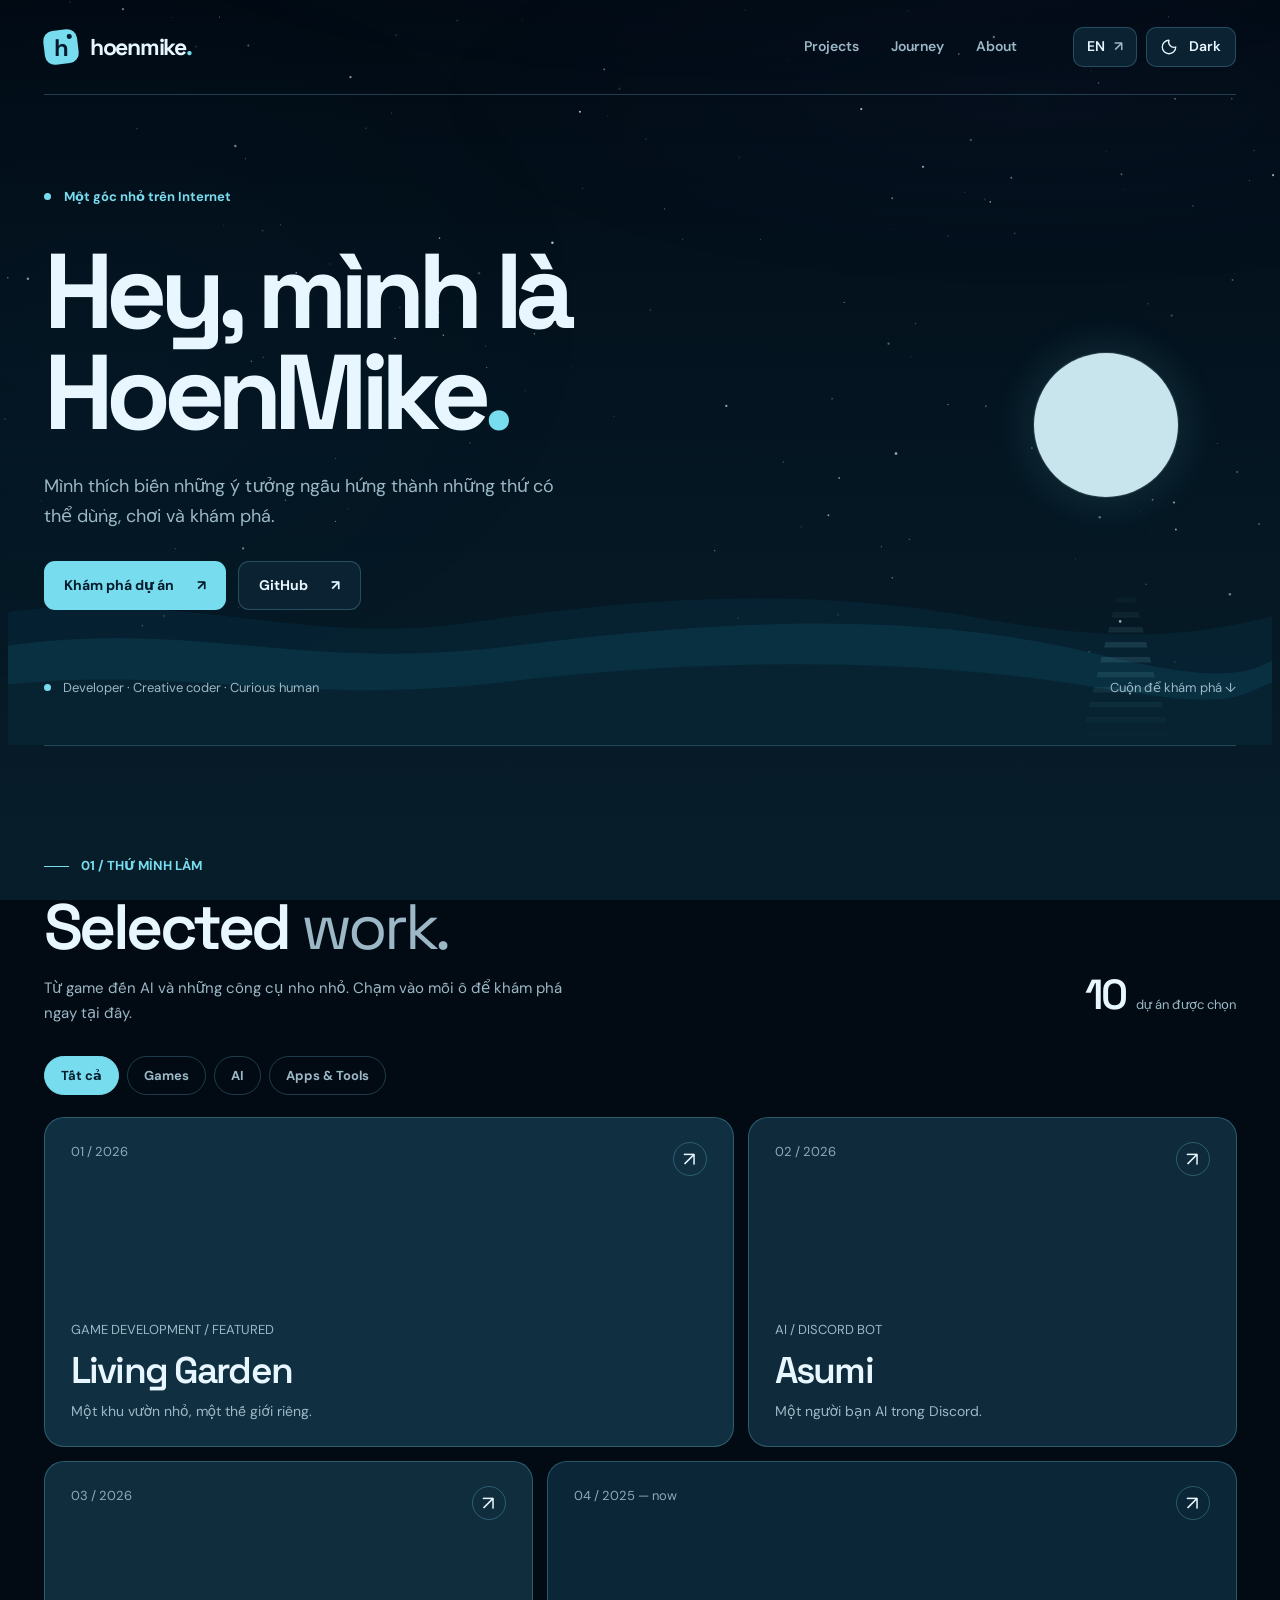
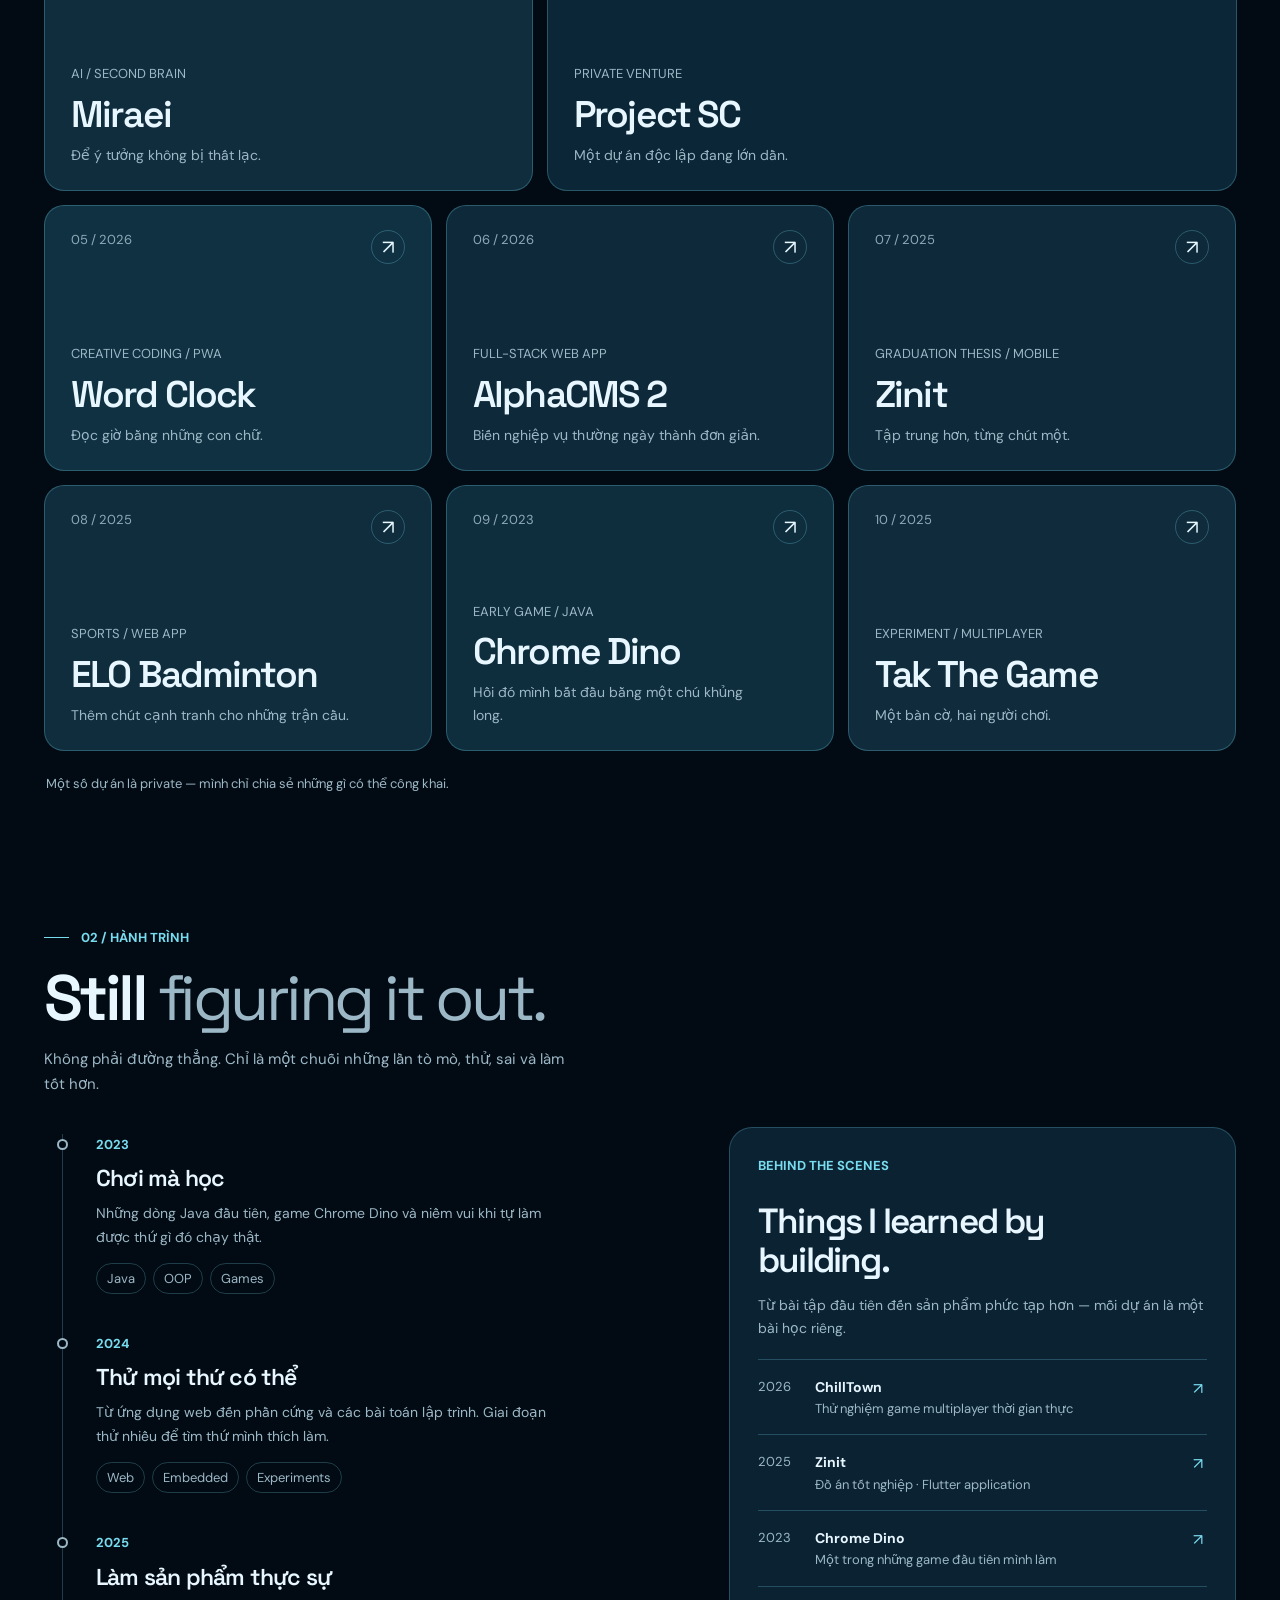
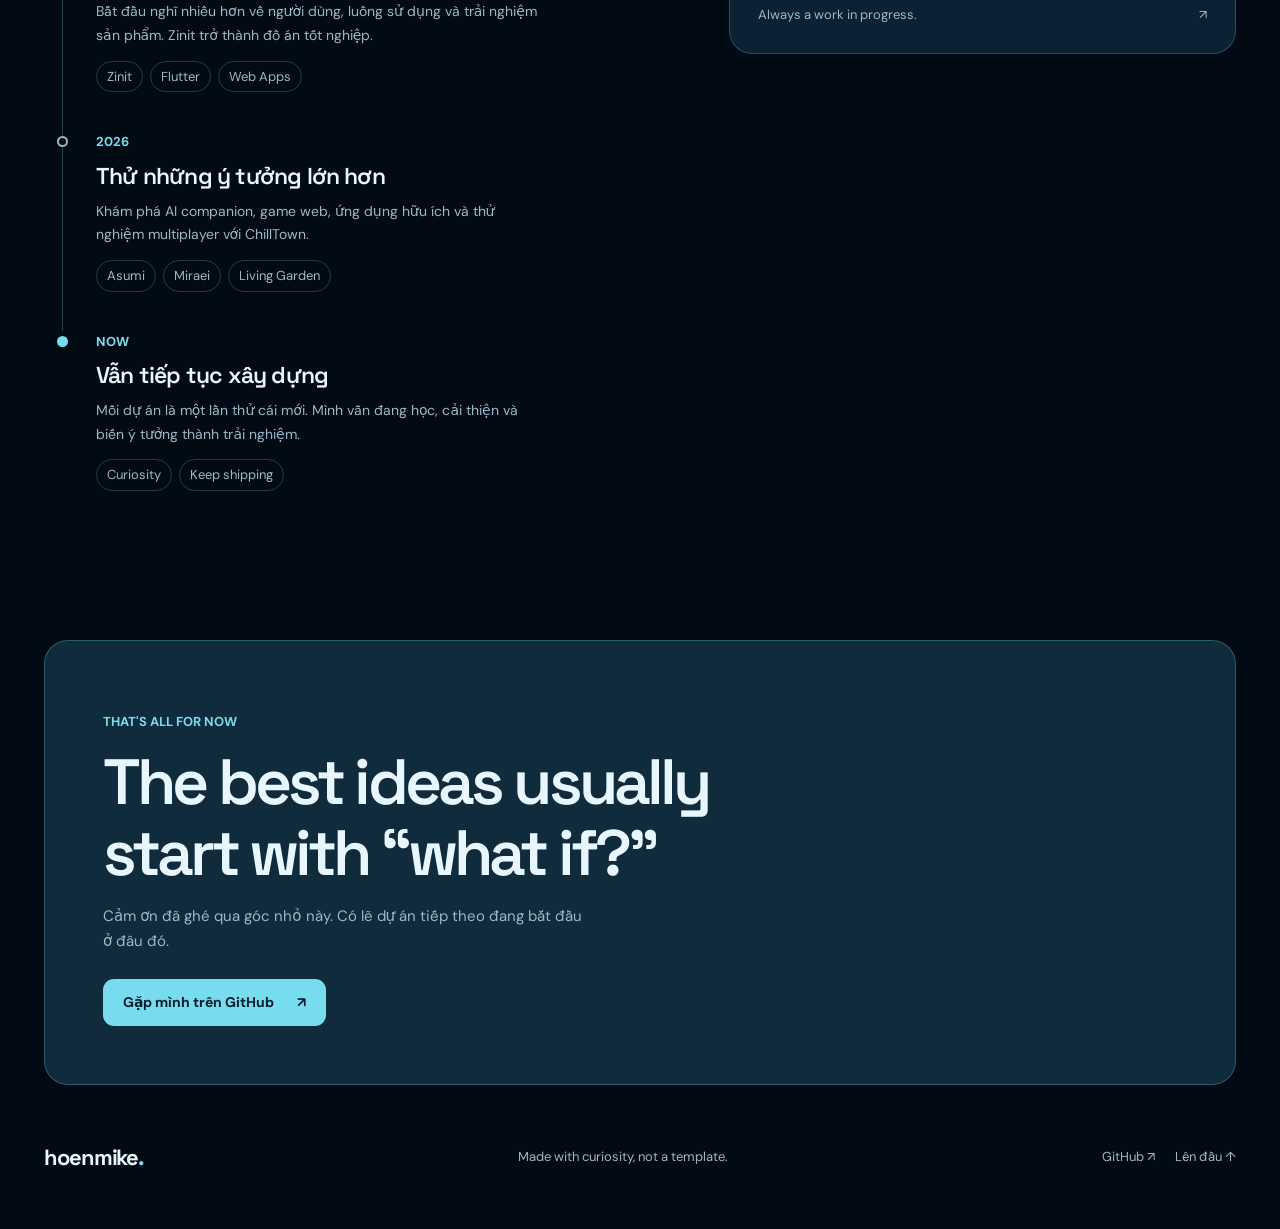
==== commit 498f430f: "feat(ocean): add efficient canvas starfield and layered sea horizon" ====
--- a/index.html
+++ b/index.html
@@ -21,6 +21,7 @@
     <div class="galaxy-layer galaxy-layer--one"></div>
     <div class="galaxy-layer galaxy-layer--two"></div>
     <div class="galaxy-layer galaxy-layer--three"></div>
+    <canvas id="starfield" class="starfield" aria-hidden="true"></canvas>
   </div>
 
   <div class="site-shell">
@@ -56,6 +57,12 @@
             </div>
           </div>
 <div class="hero__art" aria-hidden="true"><div class="hero__moon"></div></div>
+        </div>
+        <div class="hero__sea" aria-hidden="true">
+          <div class="hero__reflection"></div>
+          <svg class="sea-wave sea-wave--far" viewBox="0 0 1440 220" preserveAspectRatio="none"><path d="M0 85C190 42 350 116 535 89S890 49 1080 83 1330 98 1440 73V220H0Z"/></svg>
+          <svg class="sea-wave sea-wave--middle" viewBox="0 0 1440 220" preserveAspectRatio="none"><path d="M0 120C230 77 340 144 580 114S1020 76 1210 122 1380 127 1440 112V220H0Z"/></svg>
+          <svg class="sea-wave sea-wave--near" viewBox="0 0 1440 220" preserveAspectRatio="none"><path d="M0 160C210 129 348 180 570 153S1018 126 1210 158 1350 156 1440 144V220H0Z"/></svg>
         </div>
         <div class="hero__foot">
           <div class="availability"><span class="availability__bullet" aria-hidden="true"></span><span data-i18n="heroFoot">Developer · Creative coder · Curious human</span></div>
--- a/styles.css
+++ b/styles.css
@@ -274,3 +274,35 @@
   html { scroll-behavior:auto }
   *,*::before,*::after { animation-duration:.01ms!important;animation-iteration-count:1!important;transition-duration:.01ms!important;scroll-behavior:auto!important }
 }
+
+/* Ocean atmosphere. Fixed and isolated from layout and pointer interaction. */
+.starfield { position:absolute;inset:0;width:100%;height:100%;pointer-events:none;display:block;opacity:.88 }
+html[data-theme="light"] .starfield { opacity:0 }
+@keyframes galaxy-drift-a { from { transform:translate3d(-1.5%,.5%,0) rotate(-2deg) } to { transform:translate3d(2.5%,-1%,0) rotate(1deg) } }
+@keyframes galaxy-drift-b { from { transform:translate3d(2%,1%,0) } to { transform:translate3d(-2%,-1%,0) } }
+@keyframes galaxy-drift-c { from { transform:translate3d(-2%,0,0) } to { transform:translate3d(1%,1.5%,0) } }
+.galaxy-layer--one { animation:galaxy-drift-a 105s ease-in-out infinite alternate }
+.galaxy-layer--two { animation:galaxy-drift-b 84s ease-in-out infinite alternate }
+.galaxy-layer--three { animation:galaxy-drift-c 118s ease-in-out infinite alternate }
+.hero__sea { position:absolute;bottom:0;left:-3%;width:106%;height:205px;z-index:0;overflow:hidden;pointer-events:none }
+.sea-wave { position:absolute;bottom:0;width:106%;height:100%;left:-3%;transform:translate3d(0,0,0) }
+.sea-wave--far { fill:#08293b;opacity:.60;animation:wave-far 17s ease-in-out infinite alternate }
+.sea-wave--middle { fill:#0a3445;opacity:.79;animation:wave-mid 12s ease-in-out infinite alternate }
+.sea-wave--near { fill:#082332;opacity:.93;animation:wave-near 9s ease-in-out infinite alternate }
+@keyframes wave-far { from { transform:translate3d(-3%,0,0) } to { transform:translate3d(2%,0,0) } }
+@keyframes wave-mid { from { transform:translate3d(2%,0,0) } to { transform:translate3d(-3%,0,0) } }
+@keyframes wave-near { from { transform:translate3d(-2%,0,0) } to { transform:translate3d(2%,0,0) } }
+.hero__reflection { position:absolute;z-index:1;bottom:3px;right:93px;width:106px;height:160px;background:linear-gradient(180deg,rgba(120,220,239,0),rgba(168,241,255,.23) 43%,rgba(120,220,239,0));clip-path:polygon(45% 0,55% 0,93% 100%,7% 100%);mask-image:repeating-linear-gradient(180deg,#000 0 5px,transparent 6px 15px);opacity:.55;animation:sea-shimmer 6.5s ease-in-out infinite alternate }
+@keyframes sea-shimmer { from { opacity:.30;transform:translate3d(-4px,0,0) scaleX(.86) } to { opacity:.70;transform:translate3d(5px,0,0) scaleX(1.1) } }
+html[data-theme="light"] .sea-wave--far { fill:#bddfe9;opacity:.7 }
+html[data-theme="light"] .sea-wave--middle { fill:#9ccddd;opacity:.57 }
+html[data-theme="light"] .sea-wave--near { fill:#c5e2e9;opacity:.76 }
+html[data-theme="light"] .hero__reflection { background:linear-gradient(180deg,rgba(255,255,255,0),rgba(255,250,227,.76),rgba(255,255,255,0));opacity:.5 }
+@media(max-width:600px) {
+  .hero__sea { height:170px }
+  .hero__reflection { right:14%;width:67px;height:128px }
+}
+@media(prefers-reduced-motion:reduce) {
+  .galaxy-layer,.sea-wave,.hero__reflection { animation:none!important;transform:none!important }
+  .hero__reflection { opacity:.30 }
+}
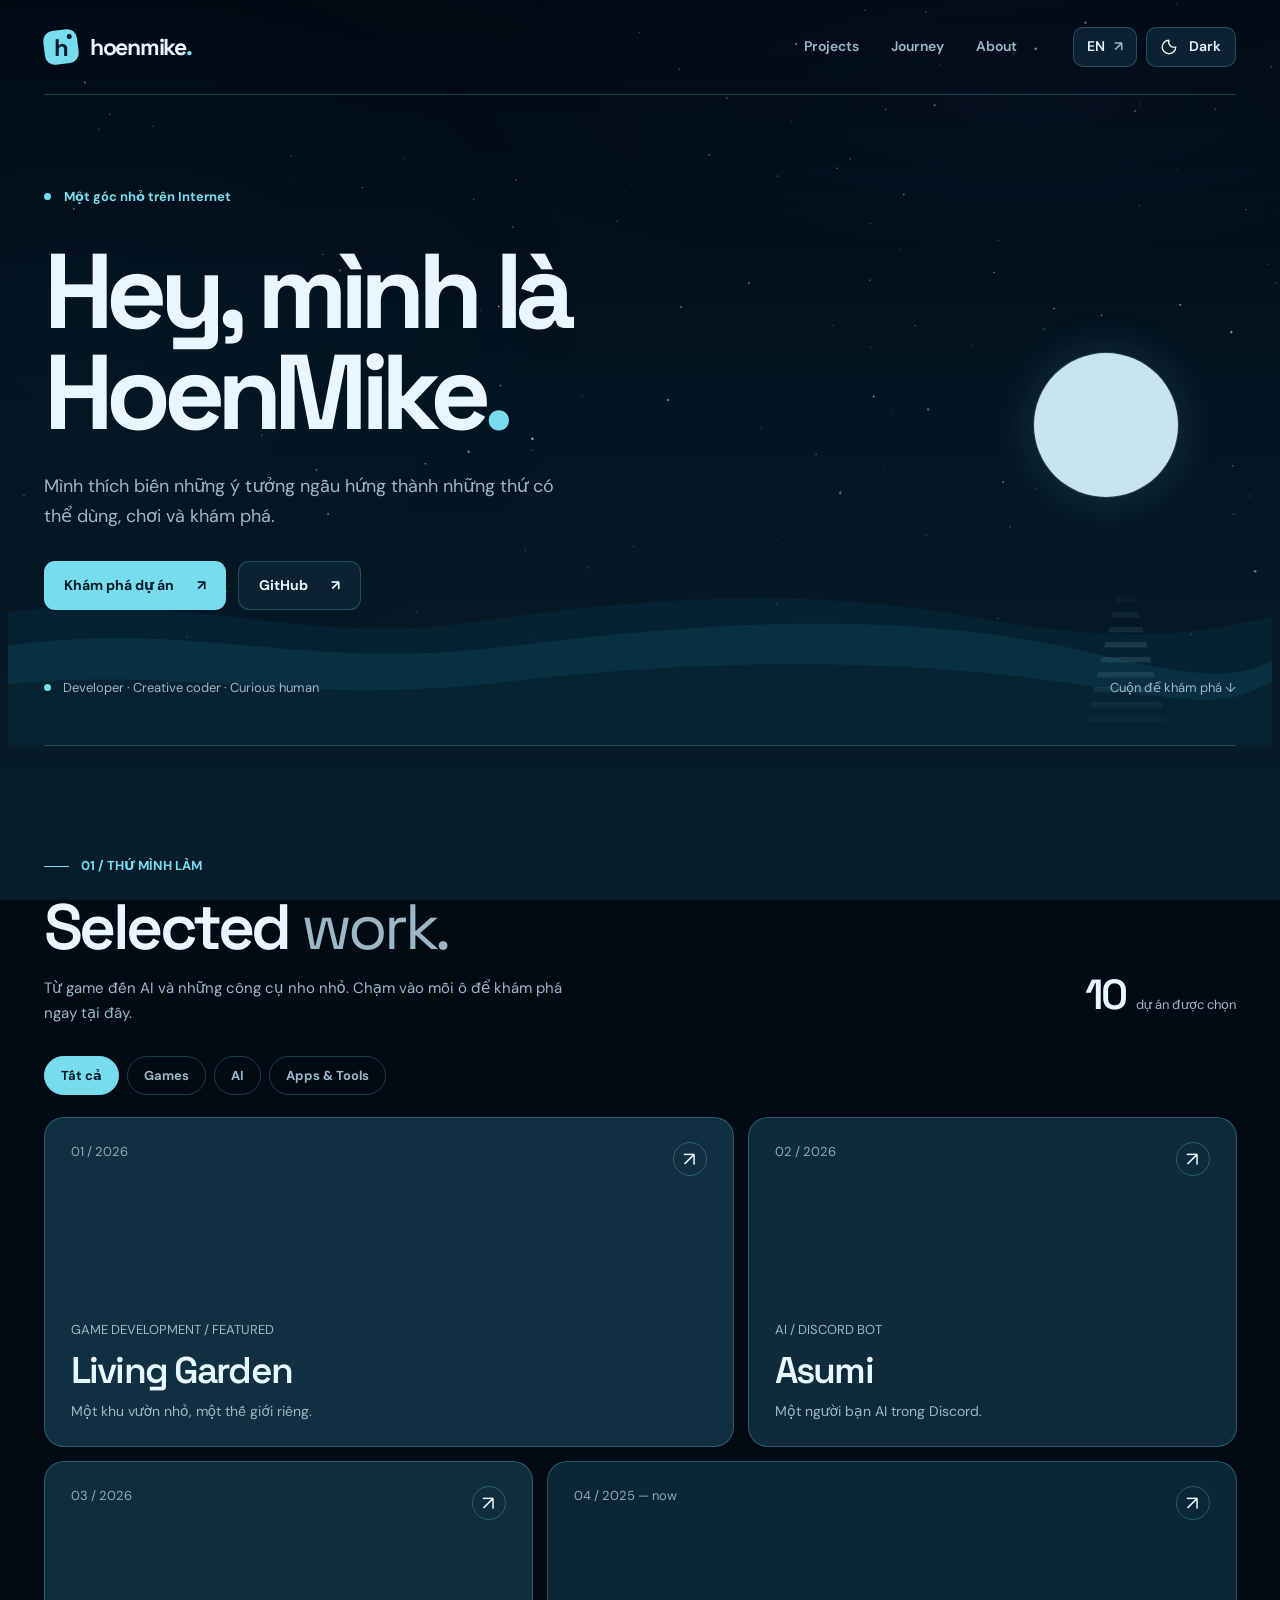
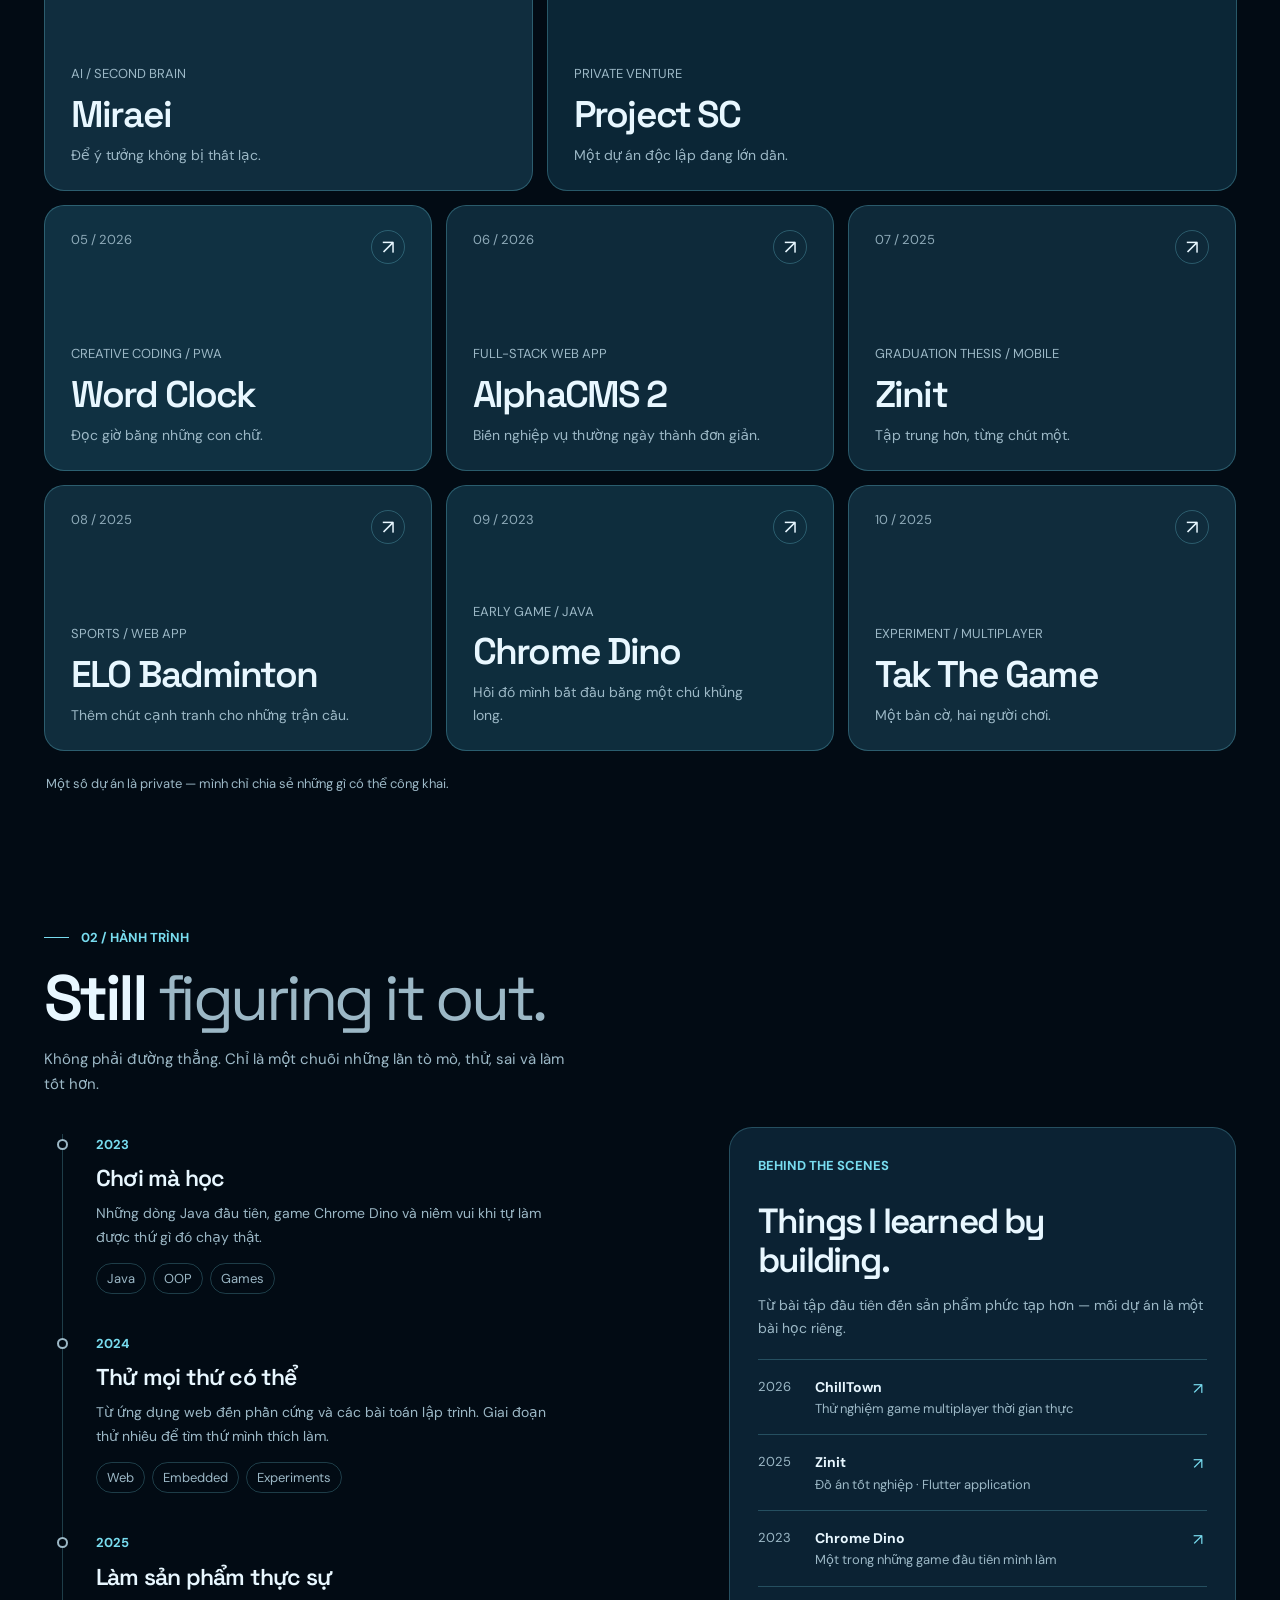
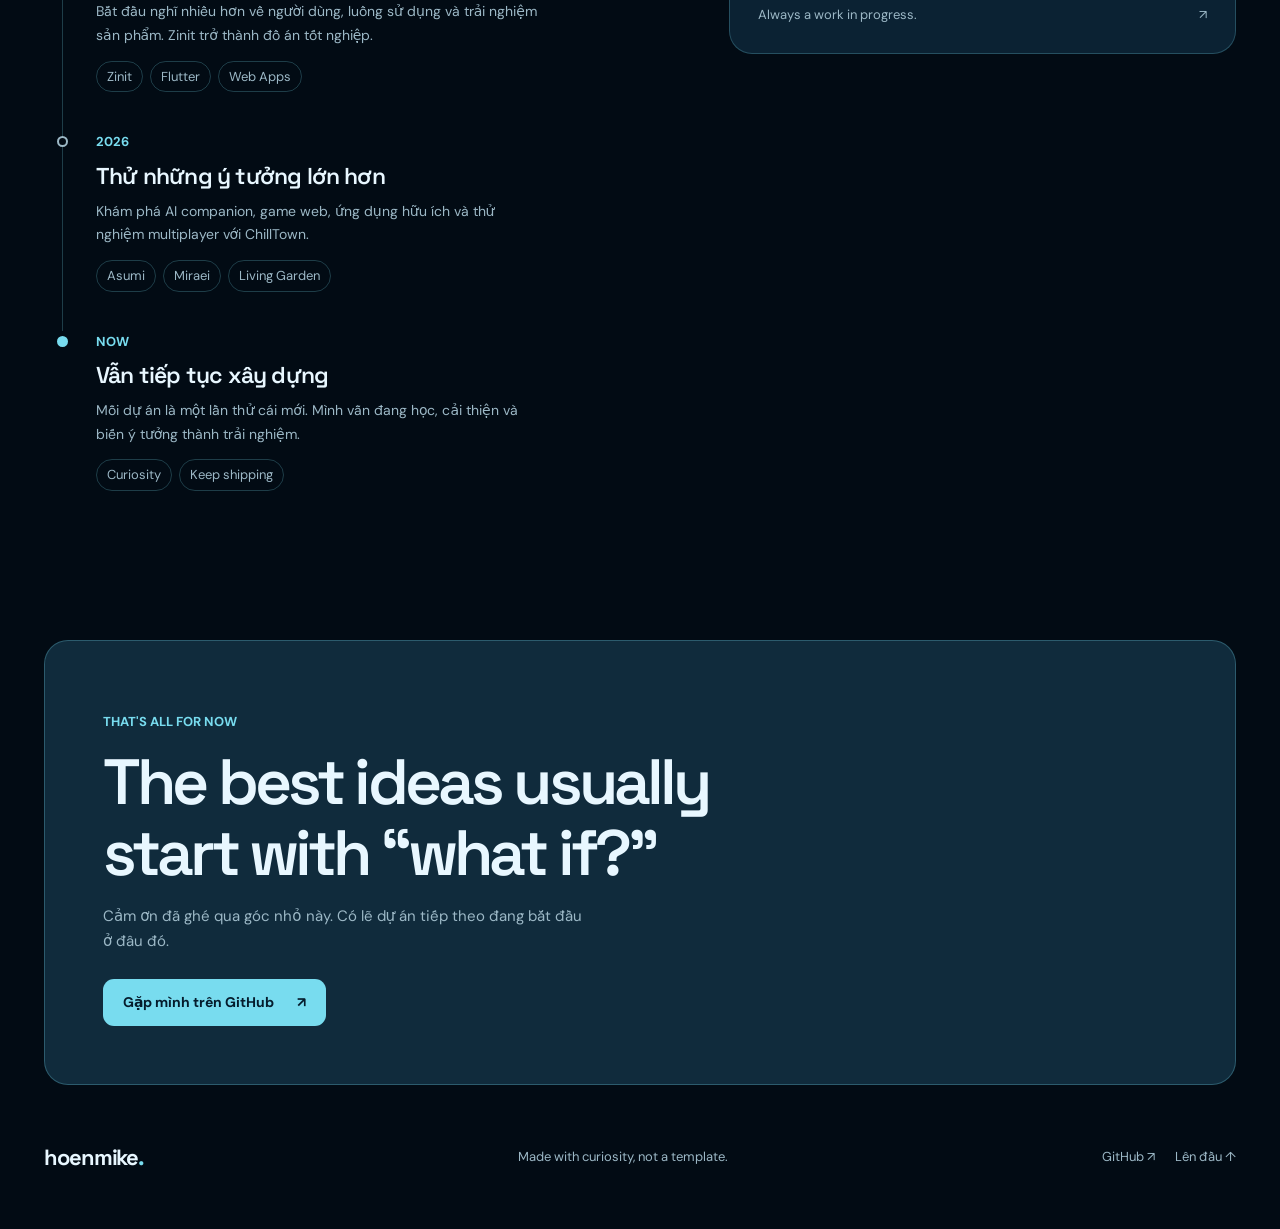
==== commit 2ebb99cb: "feat(ocean): cinematic one-shot headline entrance and gentle parallax" ====
--- a/index.html
+++ b/index.html
@@ -49,7 +49,7 @@
         <div class="hero__eyebrow"><span class="status-pulse" aria-hidden="true"></span><span data-i18n="heroEyebrow">Một góc nhỏ trên Internet</span></div>
         <div class="hero__layout">
           <div class="hero__text">
-            <h1 id="hero-title"><span data-i18n="heroLine1">Hey, mình là</span><br><span class="hero__name">HoenMike<span class="hero__period">.</span></span></h1>
+            <h1 id="hero-title"><span class="hero__line hero__line--lead" data-i18n="heroLine1">Hey, mình là</span><br><span class="hero__name hero__line hero__line--name">HoenMike<span class="hero__period">.</span></span></h1>
             <p class="hero__subtitle" data-i18n="heroSubtitle">Mình thích biến những ý tưởng ngẫu hứng thành những thứ có thể dùng, chơi và khám phá.</p>
             <div class="hero__cta">
               <a class="button button--primary" href="#work"><span data-i18n="exploreWork">Khám phá dự án</span><span aria-hidden="true">↗</span></a>
--- a/styles.css
+++ b/styles.css
@@ -306,3 +306,15 @@
   .galaxy-layer,.sea-wave,.hero__reflection { animation:none!important;transform:none!important }
   .hero__reflection { opacity:.30 }
 }
+
+/* One-off hero entrance; gentle pointer/scroll parallax on the moon only. */
+.hero__line { display:inline-block;animation:hero-arrive .85s cubic-bezier(.2,.76,.24,1) both }
+.hero__line--name { animation-delay:.14s }
+.hero__subtitle { animation:hero-arrive .75s cubic-bezier(.2,.76,.24,1) .33s both }
+.hero__cta { animation:hero-arrive .72s cubic-bezier(.2,.76,.24,1) .47s both }
+@keyframes hero-arrive { from { opacity:0;transform:translate3d(0,25px,0) } to { opacity:1;transform:translate3d(0,0,0) } }
+.hero__art { transform:translate3d(var(--hero-px,0px),var(--hero-py,0px),0);transition:transform .38s ease-out }
+@media(prefers-reduced-motion:reduce) {
+  .hero__line,.hero__subtitle,.hero__cta { animation:none!important;opacity:1!important;transform:none!important }
+  .hero__art { transform:none!important;transition:none!important }
+}
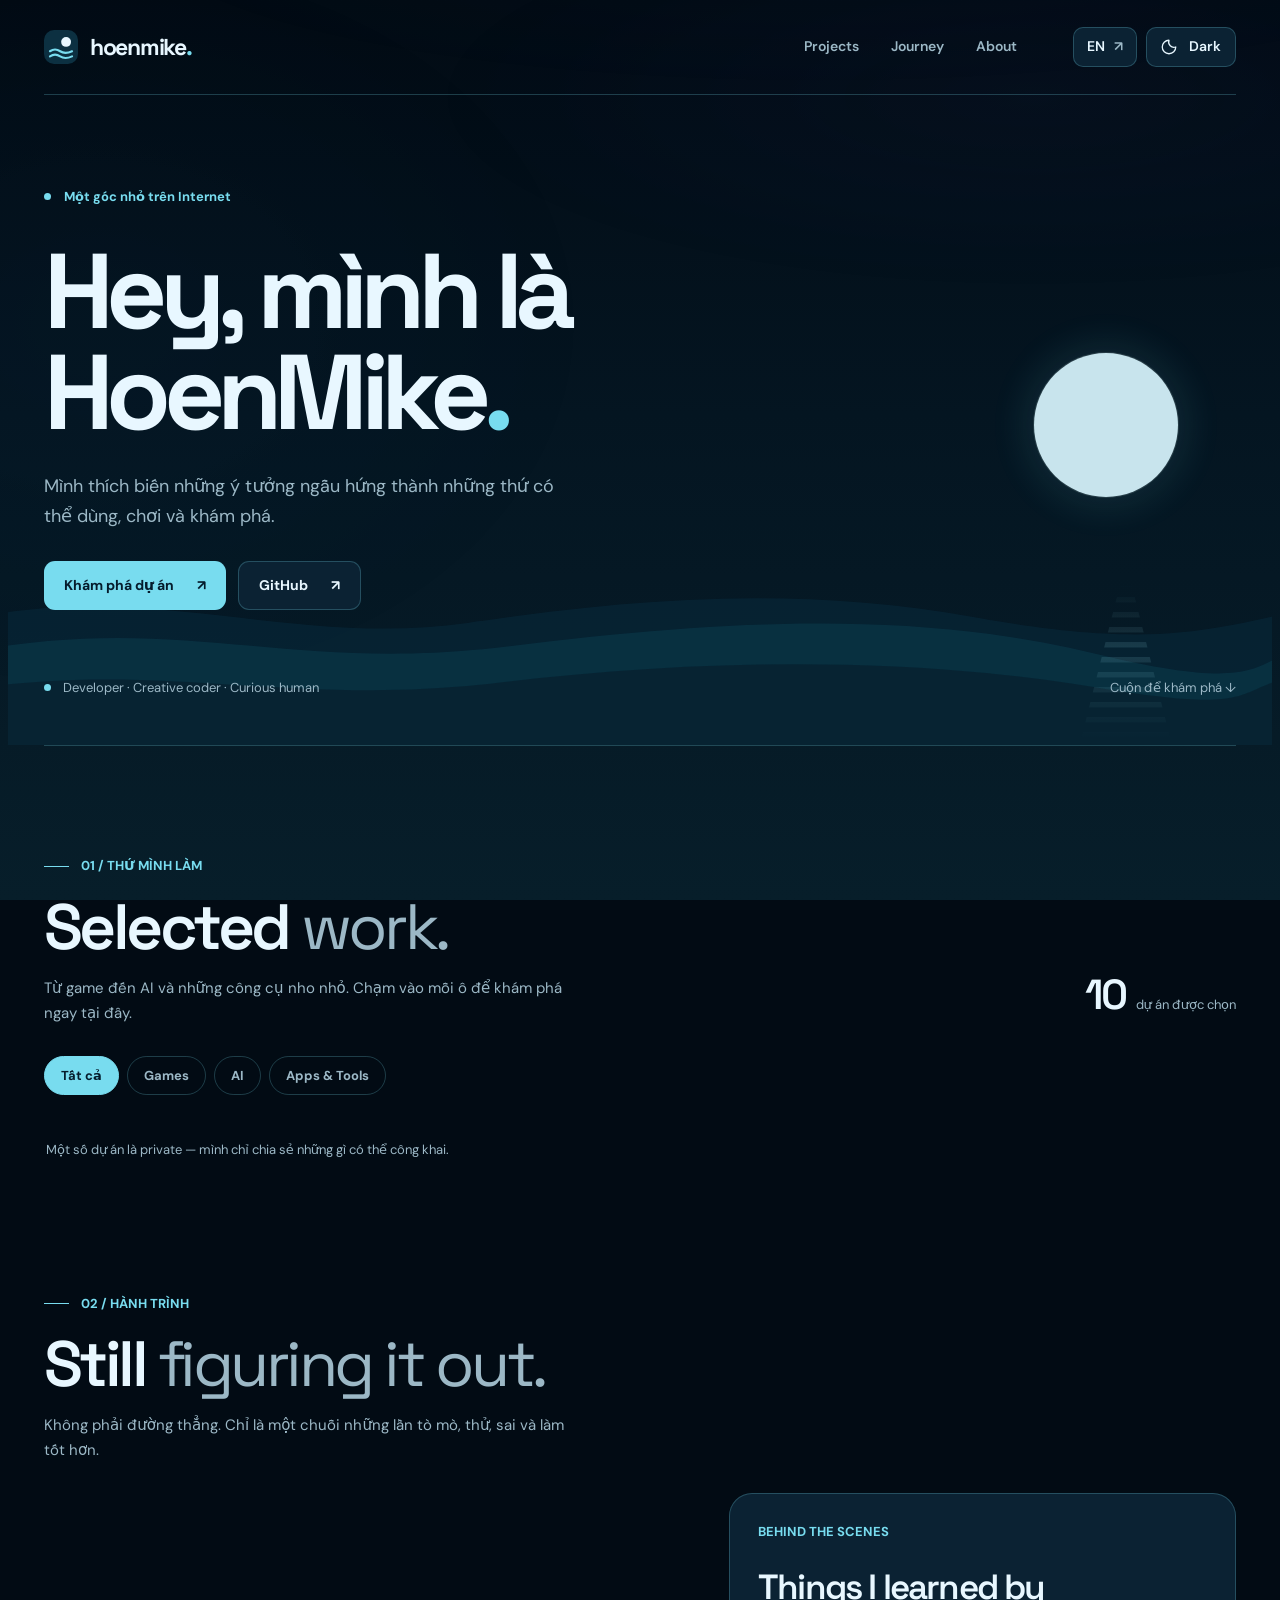
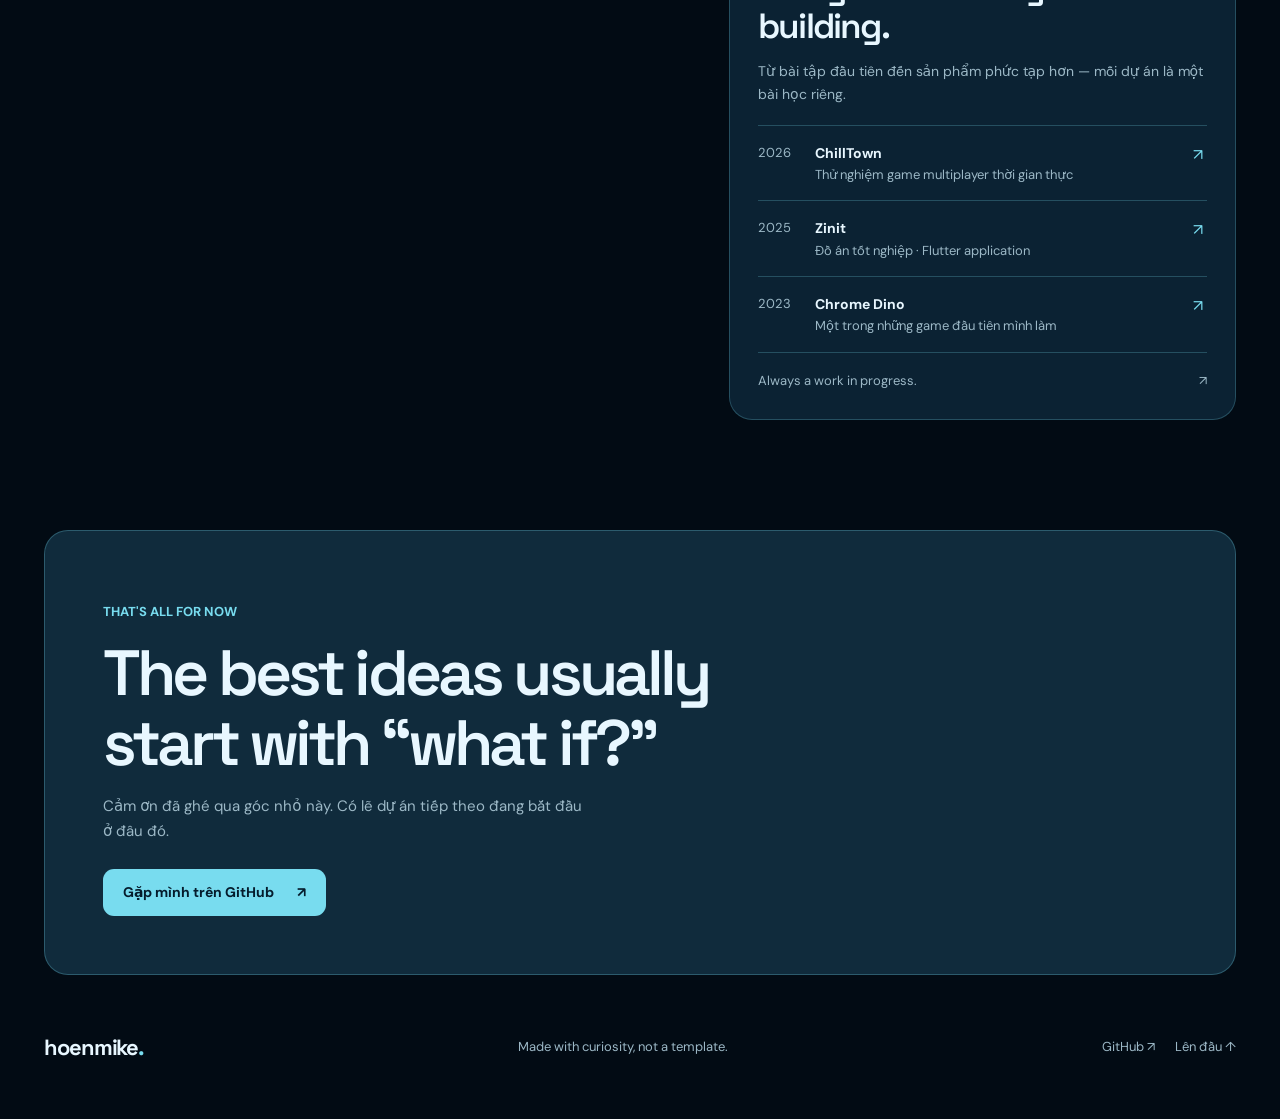
==== commit efa3d8d4: "feat(ocean): update moon-wave brand icon, cleanup and protect responsiveness" ====
--- a/index.html
+++ b/index.html
@@ -9,7 +9,7 @@
   <meta property="og:description" content="A collection of ideas, experiments, and projects, built with curiosity.">
   <meta property="og:type" content="website">
   <title>HoenMike — Build things. Stay curious.</title>
-  <link rel="icon" type="image/png" href="./icon.png">
+  <link rel="icon" type="image/svg+xml" href="./icon.svg">
   <link rel="preconnect" href="https://fonts.googleapis.com">
   <link rel="preconnect" href="https://fonts.gstatic.com" crossorigin>
   <link href="https://fonts.googleapis.com/css2?family=DM+Sans:wght@400;500;600;700&family=Space+Grotesk:wght@400;500;600;700&display=swap" rel="stylesheet">
@@ -27,7 +27,12 @@
   <div class="site-shell">
     <header class="site-header" id="top">
       <a class="brand" href="#top" aria-label="HoenMike home">
-        <span class="brand__logo" aria-hidden="true"><span>h</span><span class="brand__dot"></span></span>
+        <span class="brand__logo" aria-hidden="true">
+          <svg viewBox="0 0 40 40" width="34" height="34" focusable="false">
+            <circle cx="26" cy="14" r="5.8" fill="#e8f7ff"/>
+            <path d="M7 25c4-2.7 8-2.7 12 0s8 2.7 14 0M7 31c4-2.7 8-2.7 12 0s8 2.7 14 0" fill="none" stroke="#78dcef" stroke-width="2.5" stroke-linecap="round"/>
+          </svg>
+        </span>
         <span class="brand__wordmark">hoenmike<span class="brand__period">.</span></span>
       </a>
       <nav class="desktop-nav" aria-label="Primary">
--- a/styles.css
+++ b/styles.css
@@ -51,9 +51,9 @@
 .site-shell { width:min(calc(100% - 64px),var(--page));margin:auto;position:relative;z-index:1 }
 .site-header { min-height:95px;display:flex;align-items:center;gap:24px;position:relative;z-index:12;border-bottom:1px solid var(--line) }
 .brand { display:inline-flex;align-items:center;gap:12px;font:700 23px "Space Grotesk",sans-serif;letter-spacing:-.055em }
-.brand__logo { width:34px;height:34px;border-radius:10px;background:var(--accent);color:var(--accent-ink);display:grid;place-items:center;transform:rotate(-7deg);position:relative }
-.brand__logo span:first-child { transform:rotate(7deg);font-size:24px }
-.brand__dot { position:absolute;top:5px;right:5px;width:5px;height:5px;border-radius:50%;background:var(--accent-ink) }
+.brand__logo { width:34px;height:34px;border-radius:10px;background:#0c3041;display:grid;place-items:center;overflow:hidden;flex:0 0 34px }
+.brand__logo svg { width:100%;height:100%;display:block }
+html[data-theme="light"] .brand__logo { background:#103249 }
 .brand__period,.footer-brand span,.hero__period { color:var(--accent) }
 .desktop-nav { display:flex;align-items:center;gap:32px;margin-left:auto;margin-right:32px }
 .desktop-nav a,.header-control { color:var(--muted);font-size:14px;font-weight:600 }
@@ -318,3 +318,37 @@
   .hero__line,.hero__subtitle,.hero__cta { animation:none!important;opacity:1!important;transform:none!important }
   .hero__art { transform:none!important;transition:none!important }
 }
+
+/* Pointer-only surface feedback. Motion is entirely transform/opacity. */
+@media (hover:hover) and (pointer:fine) and (prefers-reduced-motion:no-preference) {
+  .tile { --rotate-x:0deg;--rotate-y:0deg;transform:perspective(1000px) rotateX(var(--rotate-x)) rotateY(var(--rotate-y));transition:transform .24s ease-out,border-color .24s }
+  .tile::before { content:"";position:absolute;inset:0;z-index:1;pointer-events:none;background:radial-gradient(340px circle at var(--mx,50%) var(--my,50%),rgba(120,220,239,.12),transparent 75%);opacity:0;transition:opacity .25s }
+  .tile::after { content:"";position:absolute;inset:0;padding:1px;border-radius:inherit;z-index:1;pointer-events:none;background:radial-gradient(260px circle at var(--mx,50%) var(--my,50%),rgba(154,238,255,.65),transparent 80%);-webkit-mask:linear-gradient(#000 0 0) content-box,linear-gradient(#000 0 0);-webkit-mask-composite:xor;mask:linear-gradient(#000 0 0) content-box,linear-gradient(#000 0 0);mask-composite:exclude;opacity:0;transition:opacity .25s }
+  .tile:hover::before,.tile:hover::after,.tile:focus-within::after { opacity:1 }
+  .tile.is-expanded { transform:none }
+  .hero__cta .button--primary { transition:transform .18s ease-out,background-color .2s }
+}
+.tile.is-filter-leaving { opacity:.16;transition:opacity .16s ease }
+@media(max-width:600px) {
+  .tile::before,.tile::after { display:none!important }
+}
+@media(prefers-reduced-motion:reduce) {
+  .tile,.tile.is-filter-leaving,.hero__cta .button--primary { transform:none!important;transition:none!important }
+}
+
+/* Scroll entrance: one quiet movement per section/card; content is otherwise still. */
+.reveal-pending { opacity:0;transform:translate3d(0,22px,0) }
+.is-revealed { opacity:1;transform:translate3d(0,0,0);transition:opacity .62s ease var(--reveal-delay,0ms),transform .62s cubic-bezier(.2,.8,.2,1) var(--reveal-delay,0ms) }
+.timeline::before { content:"";position:absolute;top:13px;bottom:34px;left:18px;width:2px;background:var(--accent);transform-origin:top center;transform:scaleY(var(--journey-progress,0));pointer-events:none;z-index:1 }
+@media(max-width:600px) { .timeline::before { left:8px } }
+@media(prefers-reduced-motion:reduce) {
+  .reveal-pending,.is-revealed { opacity:1!important;transform:none!important;transition:none!important }
+  .timeline::before { transform:scaleY(1)!important }
+}
+
+/* Reveal happens on tile content, leaving the outer card free for pointer tilt. */
+.tile__trigger.reveal-pending { opacity:0;transform:translate3d(0,20px,0) }
+.tile__trigger.is-revealed { opacity:1;transform:translate3d(0,0,0) }
+@media(hover:none),(pointer:coarse) {
+  .tile::before,.tile::after { display:none!important }
+}
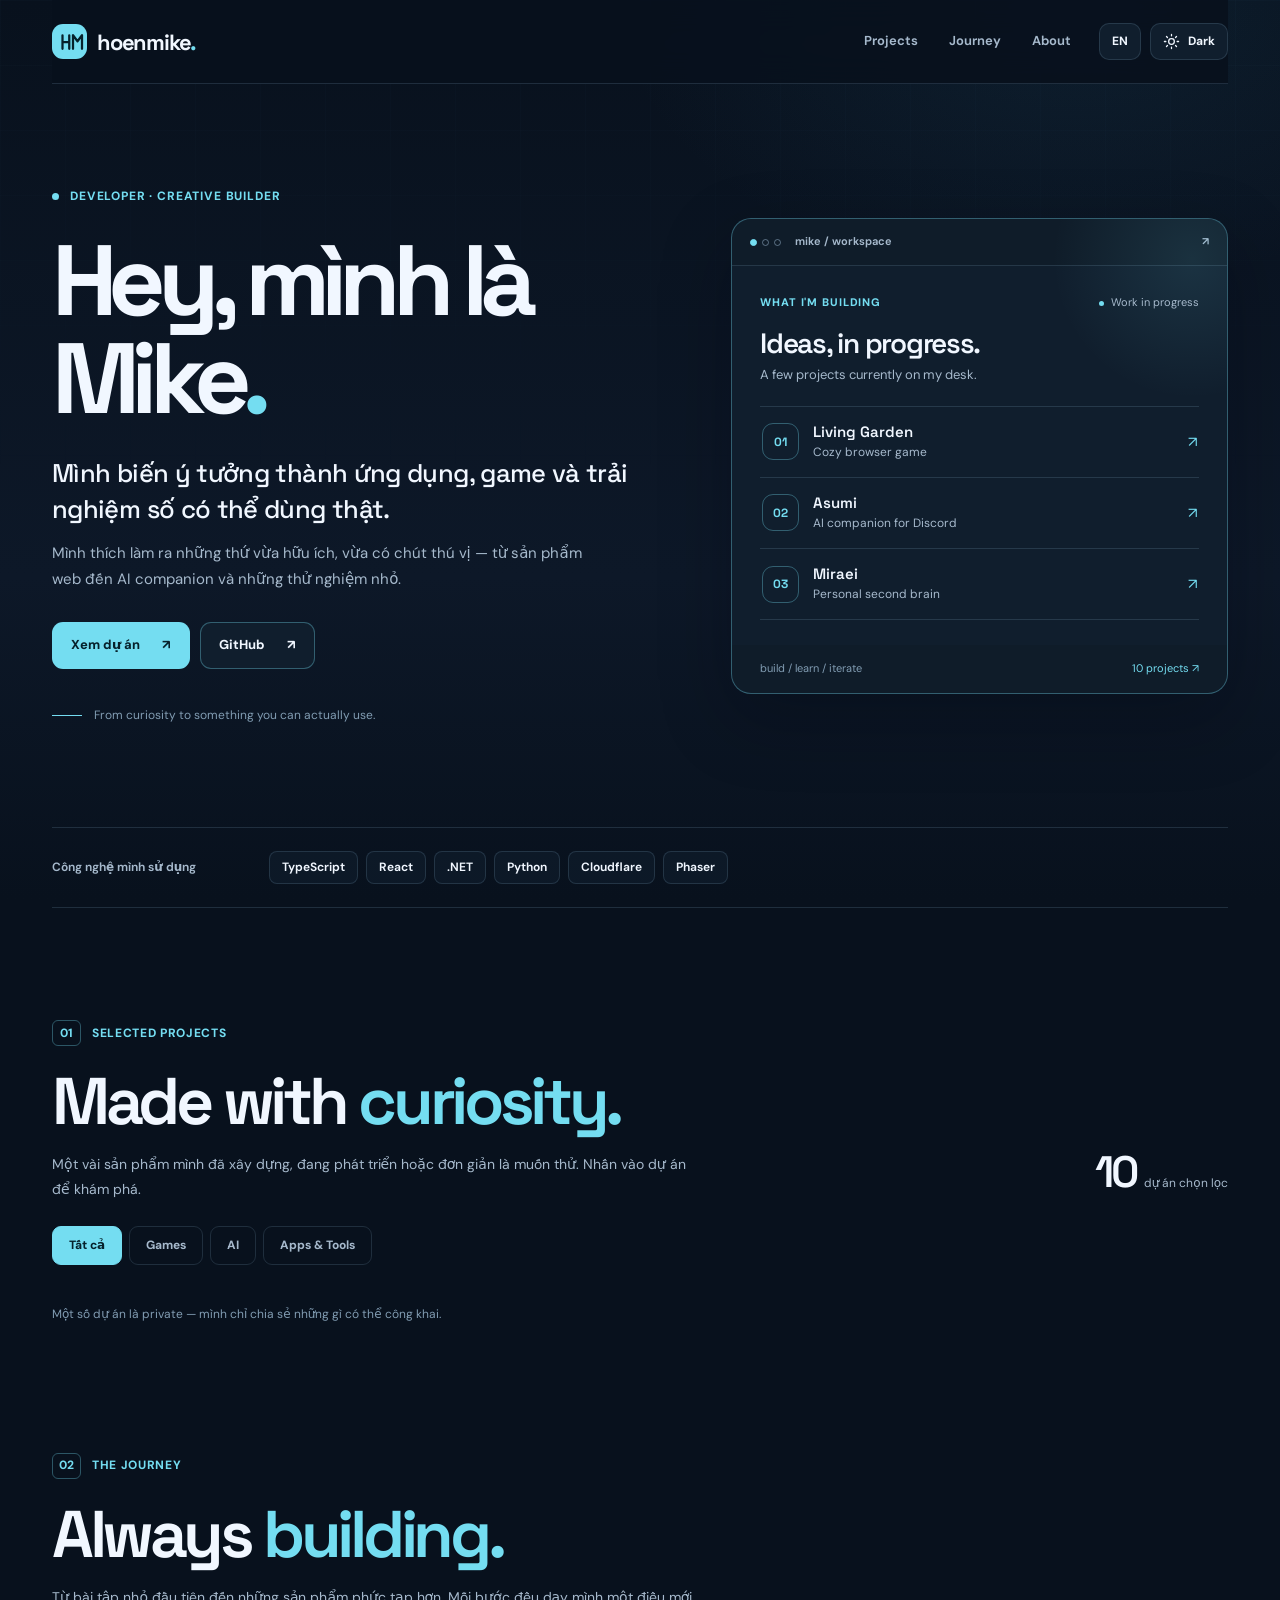
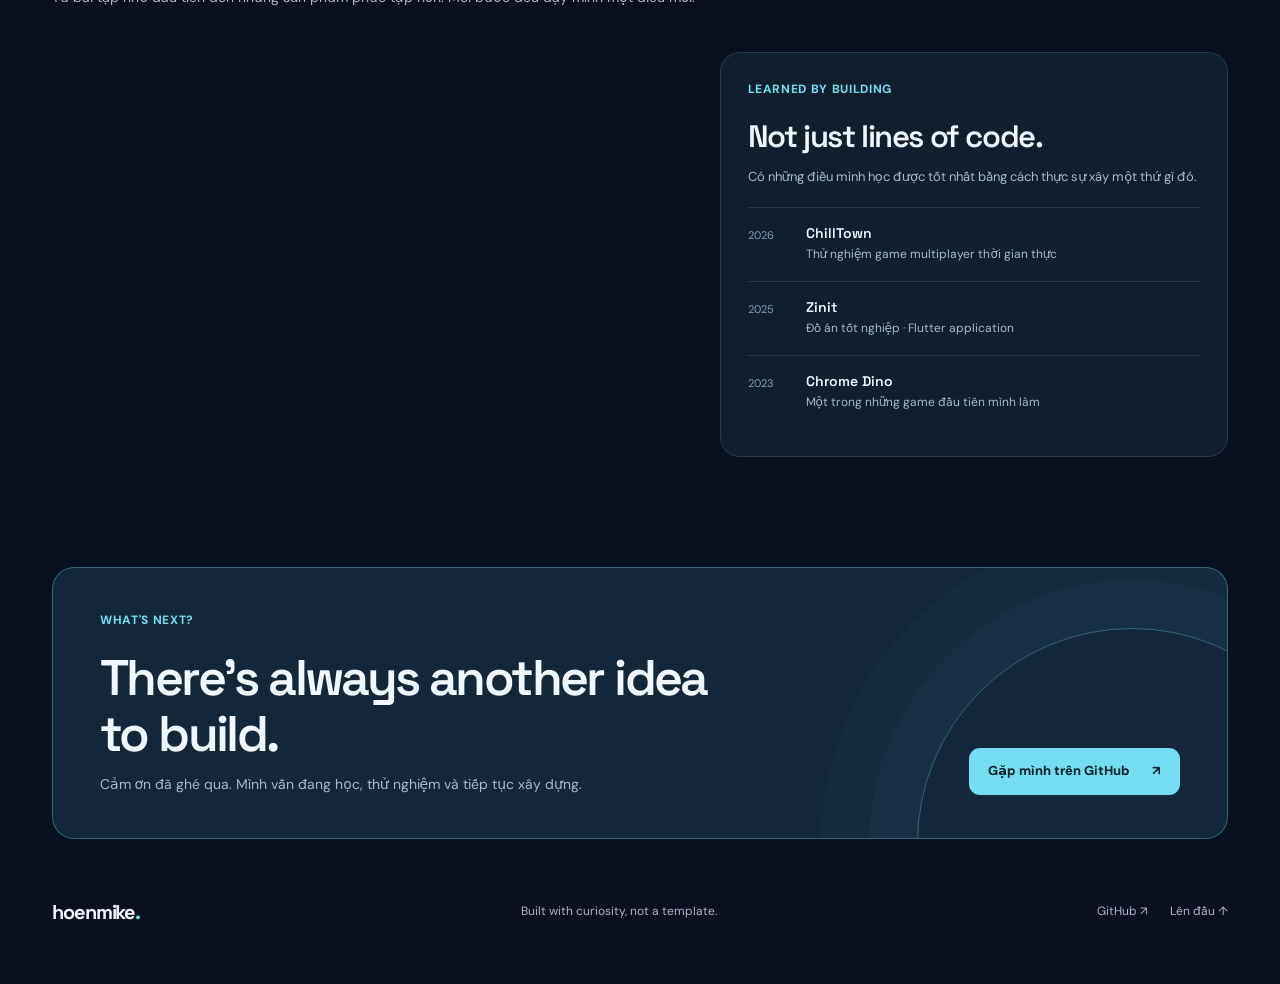
==== commit 4880926c: "design: replace literal ocean theme with polished developer portfolio" ====
--- a/index.html
+++ b/index.html
@@ -3,12 +3,12 @@
 <head>
   <meta charset="utf-8">
   <meta name="viewport" content="width=device-width, initial-scale=1, viewport-fit=cover">
-  <meta name="theme-color" content="#020b14">
-  <meta name="description" content="HoenMike — a developer's little corner of the internet. Games, AI companions, useful apps and the journey behind them.">
-  <meta property="og:title" content="HoenMike — Build things. Stay curious.">
-  <meta property="og:description" content="A collection of ideas, experiments, and projects, built with curiosity.">
+  <meta name="theme-color" content="#08111d">
+  <meta name="description" content="HoenMike (Mike) — developer building thoughtful web apps, AI companions and interactive experiences. Explore selected projects and the journey behind them.">
+  <meta property="og:title" content="HoenMike — Developer & Creative Builder">
+  <meta property="og:description" content="Web apps, AI companions, games, and experiments. Built by Mike.">
   <meta property="og:type" content="website">
-  <title>HoenMike — Build things. Stay curious.</title>
+  <title>HoenMike — Developer & Creative Builder</title>
   <link rel="icon" type="image/svg+xml" href="./icon.svg">
   <link rel="preconnect" href="https://fonts.googleapis.com">
   <link rel="preconnect" href="https://fonts.gstatic.com" crossorigin>
@@ -17,139 +17,127 @@
   <script src="./app.js" type="module"></script>
 </head>
 <body>
-  <div class="ocean-background" aria-hidden="true">
-    <div class="galaxy-layer galaxy-layer--one"></div>
-    <div class="galaxy-layer galaxy-layer--two"></div>
-    <div class="galaxy-layer galaxy-layer--three"></div>
-    <canvas id="starfield" class="starfield" aria-hidden="true"></canvas>
-  </div>
-
+  <div class="site-backdrop" aria-hidden="true"></div>
   <div class="site-shell">
     <header class="site-header" id="top">
       <a class="brand" href="#top" aria-label="HoenMike home">
-        <span class="brand__logo" aria-hidden="true">
-          <svg viewBox="0 0 40 40" width="34" height="34" focusable="false">
-            <circle cx="26" cy="14" r="5.8" fill="#e8f7ff"/>
-            <path d="M7 25c4-2.7 8-2.7 12 0s8 2.7 14 0M7 31c4-2.7 8-2.7 12 0s8 2.7 14 0" fill="none" stroke="#78dcef" stroke-width="2.5" stroke-linecap="round"/>
-          </svg>
+        <span class="brand__icon" aria-hidden="true">
+          <svg viewBox="0 0 40 40" width="32" height="32" focusable="false"><path d="M10 11v18m0-9h9m0-9v18m5-18v18m0-18 6 8 6-8v18" stroke="currentColor" stroke-width="3" stroke-linecap="round" stroke-linejoin="round" fill="none"/></svg>
         </span>
-        <span class="brand__wordmark">hoenmike<span class="brand__period">.</span></span>
+        <span class="brand__name">hoenmike<span class="accent">.</span></span>
       </a>
-      <nav class="desktop-nav" aria-label="Primary">
+      <nav class="desktop-nav" aria-label="Primary navigation">
         <a href="#work" data-i18n="navWork">Projects</a>
         <a href="#journey" data-i18n="navJourney">Journey</a>
         <a href="#about" data-i18n="navAbout">About</a>
       </nav>
       <div class="header-actions">
-        <button class="header-control lang-switch" id="lang-switch" type="button" aria-label="Switch language">EN <span aria-hidden="true">↗</span></button>
-        <button class="header-control theme-switch" id="theme-switch" type="button" aria-label="Change color theme" title="Change theme">
-          <svg width="18" height="18" viewBox="0 0 24 24" fill="none" stroke="currentColor" stroke-width="1.7" stroke-linecap="round" stroke-linejoin="round" aria-hidden="true"><path d="M12 3a9 9 0 1 0 9 9 7 7 0 0 1-9-9Z"/></svg>
-          <span class="theme-switch__label" data-i18n="themeName">Dark</span>
+        <button id="lang-switch" class="header-control" type="button" aria-label="Switch to English">EN</button>
+        <button id="theme-switch" class="header-control theme-switch" type="button" aria-label="Switch theme">
+          <svg viewBox="0 0 24 24" width="17" height="17" fill="none" stroke="currentColor" stroke-width="1.8" stroke-linecap="round" aria-hidden="true"><circle cx="12" cy="12" r="4"/><path d="M12 2v2m0 16v2M2 12h2m16 0h2M4.9 4.9l1.4 1.4m11.4 11.4 1.4 1.4M19.1 4.9l-1.4 1.4M6.3 17.7l-1.4 1.4"/></svg>
+          <span class="theme-switch__label">Dark</span>
         </button>
       </div>
     </header>
 
     <main>
       <section class="hero" id="about" aria-labelledby="hero-title">
-        <div class="hero__eyebrow"><span class="status-pulse" aria-hidden="true"></span><span data-i18n="heroEyebrow">Một góc nhỏ trên Internet</span></div>
-        <div class="hero__layout">
-          <div class="hero__text">
-            <h1 id="hero-title"><span class="hero__line hero__line--lead" data-i18n="heroLine1">Hey, mình là</span><br><span class="hero__name hero__line hero__line--name">HoenMike<span class="hero__period">.</span></span></h1>
-            <p class="hero__subtitle" data-i18n="heroSubtitle">Mình thích biến những ý tưởng ngẫu hứng thành những thứ có thể dùng, chơi và khám phá.</p>
-            <div class="hero__cta">
-              <a class="button button--primary" href="#work"><span data-i18n="exploreWork">Khám phá dự án</span><span aria-hidden="true">↗</span></a>
-              <a class="button button--quiet" href="https://github.com/HoenMike" target="_blank" rel="noopener noreferrer"><span>GitHub</span><span aria-hidden="true">↗</span></a>
+        <div class="hero__copy">
+          <p class="eyebrow hero__eyebrow"><span class="signal-dot" aria-hidden="true"></span><span data-i18n="heroRole">Developer · Creative builder</span></p>
+          <h1 id="hero-title"><span data-i18n="heroHello">Hey, mình là</span><br><span class="hero__name">Mike<span class="accent">.</span></span></h1>
+          <p class="hero__statement" data-i18n="heroStatement">Mình biến ý tưởng thành ứng dụng, game và trải nghiệm số có thể dùng thật.</p>
+          <p class="hero__description" data-i18n="heroDescription">Mình thích làm ra những thứ vừa hữu ích, vừa có chút thú vị — từ sản phẩm web đến AI companion và những thử nghiệm nhỏ.</p>
+          <div class="hero__cta">
+            <a class="button button--primary" href="#work"><span data-i18n="exploreWork">Xem dự án</span><span aria-hidden="true">↗</span></a>
+            <a class="button button--secondary" href="https://github.com/HoenMike" rel="noopener noreferrer" target="_blank"><span>GitHub</span><span aria-hidden="true">↗</span></a>
+          </div>
+          <p class="hero__footnote"><span class="footnote-line"></span><span data-i18n="heroFoot">From curiosity to something you can actually use.</span></p>
+        </div>
+
+        <aside class="workspace" aria-labelledby="workspace-title">
+          <div class="workspace__header">
+            <span class="workspace__window-dots" aria-hidden="true"><i></i><i></i><i></i></span>
+            <span class="workspace__path">mike / workspace</span>
+            <span class="workspace__status" aria-hidden="true">↗</span>
+          </div>
+          <div class="workspace__body">
+            <div class="workspace__intro"><span class="workspace__eyebrow" data-i18n="workspaceEyebrow">WHAT I'M BUILDING</span><span class="workspace__live"><span class="signal-dot"></span><span data-i18n="workspaceLive">Work in progress</span></span></div>
+            <h2 id="workspace-title" data-i18n="workspaceTitle">Ideas, in progress.</h2>
+            <p data-i18n="workspaceDescription">A few projects currently on my desk.</p>
+            <div class="workspace__projects">
+              <button type="button" class="workspace__project" data-open-project="garden"><span class="workspace__index">01</span><span class="workspace__project-main"><strong>Living Garden</strong><small data-i18n="workspaceGarden">Cozy browser game</small></span><span aria-hidden="true">↗</span></button>
+              <button type="button" class="workspace__project" data-open-project="asumi"><span class="workspace__index">02</span><span class="workspace__project-main"><strong>Asumi</strong><small data-i18n="workspaceAsumi">AI companion for Discord</small></span><span aria-hidden="true">↗</span></button>
+              <button type="button" class="workspace__project" data-open-project="miraei"><span class="workspace__index">03</span><span class="workspace__project-main"><strong>Miraei</strong><small data-i18n="workspaceMiraei">Personal second brain</small></span><span aria-hidden="true">↗</span></button>
             </div>
           </div>
-<div class="hero__art" aria-hidden="true"><div class="hero__moon"></div></div>
-        </div>
-        <div class="hero__sea" aria-hidden="true">
-          <div class="hero__reflection"></div>
-          <svg class="sea-wave sea-wave--far" viewBox="0 0 1440 220" preserveAspectRatio="none"><path d="M0 85C190 42 350 116 535 89S890 49 1080 83 1330 98 1440 73V220H0Z"/></svg>
-          <svg class="sea-wave sea-wave--middle" viewBox="0 0 1440 220" preserveAspectRatio="none"><path d="M0 120C230 77 340 144 580 114S1020 76 1210 122 1380 127 1440 112V220H0Z"/></svg>
-          <svg class="sea-wave sea-wave--near" viewBox="0 0 1440 220" preserveAspectRatio="none"><path d="M0 160C210 129 348 180 570 153S1018 126 1210 158 1350 156 1440 144V220H0Z"/></svg>
-        </div>
-        <div class="hero__foot">
-          <div class="availability"><span class="availability__bullet" aria-hidden="true"></span><span data-i18n="heroFoot">Developer · Creative coder · Curious human</span></div>
-          <a href="#work" class="scroll-hint" data-i18n="scroll">Cuộn để khám phá ↓</a>
-        </div>
+          <div class="workspace__footer"><span>build / learn / iterate</span><span class="workspace__footer-code">10 projects <span aria-hidden="true">↗</span></span></div>
+        </aside>
+      </section>
+
+      <section class="stack-strip" aria-label="Technologies">
+        <span class="stack-strip__label" data-i18n="stackTitle">Công nghệ mình sử dụng</span>
+        <div class="stack-strip__items"><span>TypeScript</span><span>React</span><span>.NET</span><span>Python</span><span>Cloudflare</span><span>Phaser</span></div>
       </section>
 
       <section class="work-section section" id="work" aria-labelledby="work-title">
         <div class="section-heading">
           <div>
-            <p class="eyebrow"><span class="eyebrow__line"></span><span>01 / <span data-i18n="workEyebrow">THỨ MÌNH LÀM</span></span></p>
-            <h2 id="work-title"><span data-i18n="workTitle">Selected</span> <em data-i18n="workTitleAccent">work.</em></h2>
-            <p class="section-heading__description" data-i18n="workDescription">Từ game đến AI và những công cụ nho nhỏ. Chạm vào mỗi ô để khám phá ngay tại đây.</p>
+            <p class="eyebrow"><span class="section-index">01</span><span data-i18n="workEyebrow">Selected projects</span></p>
+            <h2 id="work-title"><span data-i18n="workTitle">Made with</span> <em data-i18n="workTitleAccent">curiosity.</em></h2>
+            <p class="section-heading__description" data-i18n="workDescription">Một vài sản phẩm mình đã xây dựng, đang phát triển hoặc đơn giản là muốn thử. Nhấn vào dự án để khám phá.</p>
           </div>
-          <div class="work-count"><span class="work-count__number" id="project-count">10</span><span data-i18n="projectCount">dự án được chọn</span></div>
+          <div class="work-count"><strong id="project-count">10</strong><span data-i18n="projectCount">dự án chọn lọc</span></div>
         </div>
-        <div class="filter-bar" id="filter-bar" role="group" aria-label="Project filter">
-          <button type="button" class="filter is-active" data-filter="all" aria-pressed="true" data-i18n="filterAll">Tất cả</button>
-          <button type="button" class="filter" data-filter="game" aria-pressed="false" data-i18n="filterGames">Games</button>
-          <button type="button" class="filter" data-filter="ai" aria-pressed="false">AI</button>
-          <button type="button" class="filter" data-filter="app" aria-pressed="false" data-i18n="filterApps">Apps & Tools</button>
+        <div class="filter-bar" id="filter-bar" role="group" aria-label="Filter projects">
+          <button class="filter is-active" type="button" data-filter="all" aria-pressed="true" data-i18n="filterAll">Tất cả</button>
+          <button class="filter" type="button" data-filter="game" aria-pressed="false" data-i18n="filterGames">Games</button>
+          <button class="filter" type="button" data-filter="ai" aria-pressed="false">AI</button>
+          <button class="filter" type="button" data-filter="app" aria-pressed="false" data-i18n="filterApps">Apps & Tools</button>
         </div>
-        <div class="bento-grid" id="project-grid" aria-live="polite"></div>
-        <p class="projects-hint"><span data-i18n="projectsHint">Một số dự án là private — mình chỉ chia sẻ những gì có thể công khai.</span></p>
+        <div id="project-grid" class="bento-grid" aria-live="polite"></div>
+        <p class="projects-hint" data-i18n="projectsHint">Một số dự án là private — mình chỉ chia sẻ những gì có thể công khai.</p>
       </section>
 
       <section class="journey-section section" id="journey" aria-labelledby="journey-title">
         <div class="section-heading">
           <div>
-            <p class="eyebrow"><span class="eyebrow__line"></span><span>02 / <span data-i18n="journeyEyebrow">HÀNH TRÌNH</span></span></p>
-            <h2 id="journey-title"><span data-i18n="journeyTitle">Still</span> <em data-i18n="journeyAccent">figuring it out.</em></h2>
-            <p class="section-heading__description" data-i18n="journeyDescription">Không phải đường thẳng. Chỉ là một chuỗi những lần tò mò, thử, sai và làm tốt hơn.</p>
+            <p class="eyebrow"><span class="section-index">02</span><span data-i18n="journeyEyebrow">THE JOURNEY</span></p>
+            <h2 id="journey-title"><span data-i18n="journeyTitle">Always</span> <em data-i18n="journeyAccent">building.</em></h2>
+            <p class="section-heading__description" data-i18n="journeyDescription">Từ bài tập nhỏ đầu tiên đến những sản phẩm phức tạp hơn. Mỗi bước đều dạy mình một điều mới.</p>
           </div>
         </div>
         <div class="journey-layout">
           <div class="timeline" id="timeline"></div>
           <aside class="experience-card">
-            <div class="experience-card__top">
-              <span class="eyebrow-small" data-i18n="experienceEyebrow">BEHIND THE SCENES</span>
-              
+            <p class="eyebrow" data-i18n="experienceEyebrow">LEARNED BY BUILDING</p>
+            <h3 data-i18n="experienceTitle">Not just lines of code.</h3>
+            <p data-i18n="experienceIntro">Có những điều mình học được tốt nhất bằng cách thực sự xây một thứ gì đó.</p>
+            <div class="experience-list">
+              <div class="experience-item"><span class="experience-item__year">2026</span><div><strong>ChillTown</strong><span data-i18n="experienceChill">Thử nghiệm game multiplayer thời gian thực</span></div></div>
+              <div class="experience-item"><span class="experience-item__year">2025</span><div><strong>Zinit</strong><span data-i18n="experienceZinit">Đồ án tốt nghiệp · Flutter application</span></div></div>
+              <div class="experience-item"><span class="experience-item__year">2023</span><div><strong>Chrome Dino</strong><span data-i18n="experienceDino">Một trong những game đầu tiên mình làm</span></div></div>
             </div>
-            <h3 data-i18n="experienceTitle">Things I learned by building.</h3>
-            <p data-i18n="experienceIntro">Từ bài tập đầu tiên đến sản phẩm phức tạp hơn — mỗi dự án là một bài học riêng.</p>
-            <div class="experience-list">
-              <div class="experience-item">
-                <span class="experience-item__year">2026</span>
-                <div><strong>ChillTown</strong><span data-i18n="experienceChill">Thử nghiệm game multiplayer thời gian thực</span></div>
-                <span aria-hidden="true">↗</span>
-              </div>
-              <div class="experience-item">
-                <span class="experience-item__year">2025</span>
-                <div><strong>Zinit</strong><span data-i18n="experienceZinit">Đồ án tốt nghiệp · Flutter application</span></div>
-                <span aria-hidden="true">↗</span>
-              </div>
-              <div class="experience-item">
-                <span class="experience-item__year">2023</span>
-                <div><strong>Chrome Dino</strong><span data-i18n="experienceDino">Một trong những game đầu tiên mình làm</span></div>
-                <span aria-hidden="true">↗</span>
-              </div>
-            </div>
-            <div class="experience-card__bottom"><span data-i18n="experienceFooter">Always a work in progress.</span><span>↗</span></div>
           </aside>
         </div>
       </section>
 
       <section class="outro-section section" aria-labelledby="outro-title">
         <div class="outro-card">
-          
-          <p class="eyebrow-small" data-i18n="outroEyebrow">THAT'S ALL FOR NOW</p>
-          <h2 id="outro-title" data-i18n="outroTitle">The best ideas usually start with “what if?”</h2>
-          <p data-i18n="outroDescription">Cảm ơn đã ghé qua góc nhỏ này. Có lẽ dự án tiếp theo đang bắt đầu ở đâu đó.</p>
-          <a class="button button--dark" href="https://github.com/HoenMike" target="_blank" rel="noopener noreferrer"><span data-i18n="findGithub">Gặp mình trên GitHub</span><span aria-hidden="true">↗</span></a>
+          <p class="eyebrow" data-i18n="outroEyebrow">WHAT'S NEXT?</p>
+          <div class="outro-card__layout">
+            <div><h2 id="outro-title" data-i18n="outroTitle">There's always another idea to build.</h2><p data-i18n="outroDescription">Cảm ơn đã ghé qua. Mình vẫn đang học, thử nghiệm và tiếp tục xây dựng.</p></div>
+            <a class="button button--primary" href="https://github.com/HoenMike" target="_blank" rel="noopener noreferrer"><span data-i18n="findGithub">Gặp mình trên GitHub</span><span aria-hidden="true">↗</span></a>
+          </div>
         </div>
       </section>
     </main>
 
     <footer class="site-footer">
-      <a class="footer-brand" href="#top">hoenmike<span>.</span></a>
-      <span data-i18n="footerMade">Made with curiosity, not a template.</span>
+      <a class="footer-brand" href="#top">hoenmike<span class="accent">.</span></a>
+      <span data-i18n="footerMade">Built with curiosity, not a template.</span>
       <div class="footer-links"><a href="https://github.com/HoenMike" target="_blank" rel="noopener noreferrer">GitHub ↗</a><a href="#top" data-i18n="backToTop">Lên đầu ↑</a></div>
     </footer>
   </div>
-  <noscript><p style="padding:24px;color:#fff;background:#17191d;text-align:center">This portfolio uses JavaScript for the interactive projects. <a style="color:#d1ff6b" href="https://github.com/HoenMike">See my GitHub instead.</a></p></noscript>
+  <noscript><p class="noscript">The project showcase works best with JavaScript enabled. Visit <a href="https://github.com/HoenMike">GitHub</a> to see public work.</p></noscript>
 </body>
 </html>
--- a/styles.css
+++ b/styles.css
@@ -1,354 +1,268 @@
-/* Midnight Ocean — calm typography and monochromatic bento surfaces. */
+/* HoenMike / developer portfolio — purposeful, fast, and framework-free. */
 :root {
-  color-scheme: dark;
-  --bg: #020b14;
-  --deep: #071827;
-  --surface: #0b2233;
-  --surface-2: #102b3c;
-  --tile-bg: #102b3c;
-  --tile-text: #e8f7ff;
-  --text: #e8f7ff;
-  --muted: #9cb8c6;
-  --accent: #78dcef;
-  --accent-ink: #051c2c;
-  --line: rgba(120,220,239,.24);
-  --tile-line: rgba(120,220,239,.27);
-  --radius: 20px;
-  --page: 1192px;
-}
-html[data-theme="light"] {
-  color-scheme: light;
-  --bg: #eaf5f9;
-  --deep: #d4eaf1;
-  --surface: #f7fcfe;
-  --surface-2: #e0eff5;
-  --tile-bg: #dceef4;
-  --tile-text: #102c3e;
-  --text: #102c3e;
-  --muted: #446779;
-  --accent: #116e8a;
-  --accent-ink: #fff;
-  --line: rgba(34,103,131,.22);
-  --tile-line: rgba(36,106,132,.29);
-}
-*,*::before,*::after { box-sizing:border-box }
-html { scroll-behavior:smooth;scroll-padding-top:102px }
-body { margin:0;min-width:320px;overflow-x:hidden;background:var(--bg);color:var(--text);font:400 16px/1.65 "DM Sans",system-ui,sans-serif;-webkit-font-smoothing:antialiased;transition:background-color .25s,color .25s }
-button { cursor:pointer;font:inherit }
-button,a { -webkit-tap-highlight-color:transparent }
-a { color:inherit;text-decoration:none }
-button:focus-visible,a:focus-visible { outline:3px solid var(--accent);outline-offset:4px }
-::selection { color:var(--accent-ink);background:var(--accent) }
-.ocean-background { position:fixed;inset:0;z-index:0;pointer-events:none;overflow:hidden;background:linear-gradient(180deg,#020b14 0%,#041521 46%,#071e2a 100%) }
-.galaxy-layer { position:absolute;inset:-20%;opacity:.16;pointer-events:none;transform:translate3d(0,0,0) }
-.galaxy-layer--one { background:radial-gradient(ellipse 42% 19% at 72% 22%,rgba(59,47,122,.42),transparent 83%) }
-.galaxy-layer--two { background:radial-gradient(ellipse 35% 38% at 20% 40%,rgba(52,99,144,.22),transparent 85%) }
-.galaxy-layer--three { background:radial-gradient(ellipse 58% 18% at 60% 9%,rgba(148,199,237,.12),transparent 82%) }
-html[data-theme="light"] .ocean-background { background:linear-gradient(180deg,#e6f4fa 0%,#f2f8fa 47%,#deedf3 100%) }
-html[data-theme="light"] .galaxy-layer--one { background:radial-gradient(ellipse at 76% 23%,rgba(255,226,193,.34),transparent 65%);opacity:.65 }
-html[data-theme="light"] .galaxy-layer--two { background:radial-gradient(ellipse at 20% 70%,rgba(144,212,228,.31),transparent 65%);opacity:.65 }
-html[data-theme="light"] .galaxy-layer--three { opacity:0 }
-.site-shell { width:min(calc(100% - 64px),var(--page));margin:auto;position:relative;z-index:1 }
-.site-header { min-height:95px;display:flex;align-items:center;gap:24px;position:relative;z-index:12;border-bottom:1px solid var(--line) }
-.brand { display:inline-flex;align-items:center;gap:12px;font:700 23px "Space Grotesk",sans-serif;letter-spacing:-.055em }
-.brand__logo { width:34px;height:34px;border-radius:10px;background:#0c3041;display:grid;place-items:center;overflow:hidden;flex:0 0 34px }
-.brand__logo svg { width:100%;height:100%;display:block }
-html[data-theme="light"] .brand__logo { background:#103249 }
-.brand__period,.footer-brand span,.hero__period { color:var(--accent) }
-.desktop-nav { display:flex;align-items:center;gap:32px;margin-left:auto;margin-right:32px }
-.desktop-nav a,.header-control { color:var(--muted);font-size:14px;font-weight:600 }
-.desktop-nav a:hover,.header-control:hover { color:var(--text) }
-.header-actions { display:flex;gap:9px }
-.header-control { display:flex;align-items:center;justify-content:center;gap:9px;min-height:40px;padding:0 13px;border-radius:10px;background:var(--surface);border:1px solid var(--line);color:var(--text) }
-.lang-switch span { font-size:14px;color:var(--muted) }
-.theme-switch__label { min-width:35px }
-.hero { position:relative;min-height:630px;padding:92px 0 47px;isolation:isolate;border-bottom:1px solid var(--line) }
-.hero__eyebrow,.eyebrow,.eyebrow-small { font-size:13px;line-height:1.5;letter-spacing:0;font-weight:700;text-transform:none }
-.hero__eyebrow { display:flex;align-items:center;gap:13px;color:var(--accent);margin-bottom:33px }
-.status-pulse,.availability__bullet { width:7px;height:7px;border-radius:50%;background:var(--accent);flex:0 0 auto }
-.hero__layout { display:flex;justify-content:space-between;align-items:center;gap:30px;position:relative;z-index:2 }
-.hero__text { min-width:0;max-width:760px }
-.hero h1 { font:700 clamp(64px,8.3vw,120px)/.96 "Space Grotesk",sans-serif;letter-spacing:-.072em;margin:0 }
-.hero__name { white-space:nowrap }
-.hero__subtitle { max-width:540px;color:var(--muted);font-size:18px;line-height:1.65;margin:29px 0 }
-.hero__cta { display:flex;flex-wrap:wrap;gap:12px }
-.button { display:inline-flex;align-items:center;justify-content:center;gap:23px;min-height:47px;padding:12px 20px;border-radius:11px;font-size:14px;font-weight:700;transition:transform .2s ease,background-color .2s ease }
-.button--primary { background:var(--accent);color:var(--accent-ink) }
-.button--quiet { background:var(--surface);border:1px solid var(--line);color:var(--text) }
-.button--dark { background:var(--accent);color:var(--accent-ink) }
-.hero__art { flex:0 0 260px;width:260px;height:310px;position:relative;display:flex;align-items:center;justify-content:center }
-.hero__moon { width:144px;height:144px;border-radius:50%;background:#d9f7ff;box-shadow:0 0 0 1px rgba(235,251,255,.13),0 0 52px rgba(120,220,239,.18);opacity:.92 }
-html[data-theme="light"] .hero__moon { background:#fff3d9;box-shadow:0 0 42px rgba(255,216,152,.21) }
-.hero__foot { display:flex;align-items:center;justify-content:space-between;gap:20px;position:relative;z-index:2;margin-top:67px;color:var(--muted);font-size:13px }
-.availability { display:flex;align-items:center;gap:12px }
-.scroll-hint:hover { color:var(--text) }
-.section { padding-top:110px }
-.section-heading { display:flex;align-items:end;justify-content:space-between;gap:24px;margin-bottom:29px }
-.eyebrow { display:flex;align-items:center;gap:12px;color:var(--accent);margin:0 0 17px }
-.eyebrow__line { background:currentColor;width:25px;height:1px;flex:0 0 auto }
-.section-heading h2 { font:600 clamp(42px,5vw,66px)/1.09 "Space Grotesk",sans-serif;letter-spacing:-.055em;margin:0 }
-.section-heading h2 em { color:var(--muted);font-style:normal;font-weight:400 }
-.section-heading__description { color:var(--muted);max-width:540px;font-size:15px;line-height:1.7;margin:13px 0 0 }
-.work-count { display:flex;align-items:baseline;gap:10px;color:var(--muted);font-size:13px;margin-bottom:6px;white-space:nowrap }
-.work-count__number { color:var(--text);font:600 42px "Space Grotesk",sans-serif;letter-spacing:-.065em }
-.filter-bar { display:flex;flex-wrap:wrap;gap:8px;margin:20px 0 22px }
-.filter { color:var(--muted);background:transparent;border:1px solid var(--line);padding:8px 16px;min-height:39px;border-radius:30px;font-size:13px;font-weight:700;transition:background-color .2s,color .2s,border-color .2s }
-.filter:hover { color:var(--text) }
-.filter.is-active { color:var(--accent-ink);background:var(--accent);border-color:var(--accent) }
-.bento-grid { display:grid;grid-template-columns:repeat(12,minmax(0,1fr));grid-auto-flow:row dense;gap:14px;align-items:stretch }
-.tile { grid-column:span 4;min-height:256px;position:relative;isolation:isolate;border:1px solid var(--tile-line);border-radius:var(--radius);overflow:hidden;background:var(--tile-bg);color:var(--tile-text);transition:border-color .25s ease;transform-style:preserve-3d;contain:layout style }
-.tile--wide { grid-column:span 7;min-height:328px }
-.tile--medium { grid-column:span 5;min-height:328px }
-.tile--standard { grid-column:span 4;min-height:264px }
-.tile.is-expanded { grid-column:1/-1;min-height:430px }
-.tile[hidden],.tile__detail[hidden] { display:none!important }
-.tile__trigger { display:flex;flex-direction:column;align-items:stretch;justify-content:space-between;width:100%;min-height:inherit;padding:24px 26px;border:0;background:transparent;color:inherit;text-align:left;position:relative;z-index:2 }
-.tile__top { display:flex;align-items:start;justify-content:space-between;gap:15px }
-.tile__number,.tile__category,.detail-label { font-size:13px;line-height:1.5;color:var(--muted) }
-.tile__number { opacity:.9 }
-.tile__arrow { width:34px;height:34px;flex:0 0 34px;border-radius:50%;border:1px solid var(--tile-line);display:grid;place-items:center;font-size:20px;transition:transform .3s ease,background-color .2s ease }
-.tile__trigger:hover .tile__arrow,.tile__trigger:focus-visible .tile__arrow { transform:rotate(45deg);background:rgba(120,220,239,.12) }
-.tile.is-expanded .tile__arrow { transform:rotate(135deg) }
-.tile__bottom { max-width:90%;position:relative }
-.tile__category { margin:0 0 10px }
-.tile__title { font:600 clamp(27px,2.9vw,38px)/1.1 "Space Grotesk",sans-serif;letter-spacing:-.05em;margin:0 }
-.tile__subtitle { max-width:350px;font-size:14px;line-height:1.6;color:var(--muted);margin:9px 0 0 }
-.tile.is-expanded .tile__trigger { min-height:270px }
-.tile.is-expanded .tile__title { font-size:clamp(38px,5vw,60px) }
-.tile__detail { border-top:1px solid var(--tile-line);padding:25px 26px 27px;background:rgba(2,11,20,.065);position:relative;z-index:3 }
-.tile__detail-grid { display:grid;grid-template-columns:minmax(0,1.2fr) minmax(160px,.85fr) minmax(160px,.85fr);gap:26px }
-.detail-label { display:block;margin-bottom:10px;font-weight:700 }
-.detail-copy { font-size:15px;line-height:1.75;max-width:545px;margin:0 }
-.detail-tags { display:flex;flex-wrap:wrap;gap:7px }
-.detail-tag { border:1px solid var(--tile-line);padding:7px 11px;border-radius:30px;font-size:13px }
-.detail-note { font-size:14px;line-height:1.65;margin:0;color:var(--muted) }
-.detail-footer { display:flex;flex-wrap:wrap;gap:9px;margin-top:22px }
-.detail-link { border:1px solid var(--tile-line);padding:9px 15px;border-radius:9px;font-size:13px;font-weight:700 }
-.detail-link--primary { background:var(--accent);color:var(--accent-ink);border-color:transparent }
-.detail-link:hover { text-decoration:underline;text-underline-offset:3px }
-.tile--garden { --tile-bg:#102f40 }
-.tile--asumi { --tile-bg:#0f2b3b }
-.tile--miraei { --tile-bg:#102d3e }
-.tile--sc { --tile-bg:#0b2636 }
-.tile--clock { --tile-bg:#103142 }
-.tile--alpha { --tile-bg:#0e2a3a }
-.tile--zinit { --tile-bg:#0e2939 }
-.tile--elo { --tile-bg:#102d3d }
-.tile--dino { --tile-bg:#0e2d3d }
-.tile--tak { --tile-bg:#102c3c }
-html[data-theme="light"] .tile { --tile-text:#102c3e;--muted:#436576 }
-html[data-theme="light"] .tile--garden { --tile-bg:#d8edf4 }
-html[data-theme="light"] .tile--asumi { --tile-bg:#e0eff4 }
-html[data-theme="light"] .tile--miraei { --tile-bg:#dcebf1 }
-html[data-theme="light"] .tile--sc { --tile-bg:#e4f2f6 }
-html[data-theme="light"] .tile--clock { --tile-bg:#d9edf3 }
-html[data-theme="light"] .tile--alpha { --tile-bg:#dfeff4 }
-html[data-theme="light"] .tile--zinit { --tile-bg:#e4f2f6 }
-html[data-theme="light"] .tile--elo { --tile-bg:#dceef4 }
-html[data-theme="light"] .tile--dino { --tile-bg:#e0f0f5 }
-html[data-theme="light"] .tile--tak { --tile-bg:#deedf4 }
-.projects-hint { color:var(--muted);font-size:13px;margin:22px 2px 0 }
-.journey-section { padding-top:133px }
-.journey-layout { display:grid;grid-template-columns:minmax(0,1.12fr) minmax(310px,.88fr);gap:40px;align-items:start }
-.timeline { padding:7px 0 0 18px;position:relative }
-.timeline-item { padding:0 0 39px 33px;position:relative;border-left:1px solid var(--line) }
-.timeline-item:last-child { border-left-color:transparent }
-.timeline-item::before { content:"";position:absolute;left:-6px;top:5px;width:11px;height:11px;border-radius:50%;border:2px solid var(--muted);background:var(--bg) }
-.timeline-item:last-child::before { background:var(--accent);border-color:var(--accent) }
-.timeline-item__year { color:var(--accent);font-size:13px;font-weight:700;margin-bottom:9px }
-.timeline-item h3 { font:600 23px/1.25 "Space Grotesk",sans-serif;letter-spacing:-.035em;margin:0 0 9px }
-.timeline-item p { font-size:14px;line-height:1.7;color:var(--muted);max-width:450px;margin:0 }
-.timeline-item__tags { display:flex;flex-wrap:wrap;gap:7px;margin-top:13px }
-.timeline-item__tags span { border:1px solid var(--line);border-radius:30px;padding:4px 10px;color:var(--muted);font-size:13px }
-.experience-card { background:var(--surface);border:1px solid var(--line);border-radius:23px;padding:28px }
-.experience-card__top { display:flex;justify-content:space-between;align-items:start }
-.eyebrow-small { color:var(--accent) }
-.experience-card h3 { font:600 35px/1.12 "Space Grotesk",sans-serif;letter-spacing:-.052em;max-width:340px;margin:27px 0 13px }
-.experience-card p { color:var(--muted);font-size:14px;margin:0 0 19px }
-.experience-item { display:grid;grid-template-columns:45px 1fr 14px;gap:12px;padding:16px 0;border-top:1px solid var(--line);align-items:start }
-.experience-item__year { font-size:13px;color:var(--muted) }
-.experience-item strong { display:block;font-size:14px }
-.experience-item div span { display:block;color:var(--muted);font-size:13px;line-height:1.5 }
-.experience-item>span:last-child { color:var(--accent) }
-.experience-card__bottom { border-top:1px solid var(--line);padding-top:17px;color:var(--muted);font-size:13px;display:flex;justify-content:space-between }
-.outro-section { padding-top:110px }
-.outro-card { border-radius:24px;border:1px solid var(--tile-line);background:var(--surface-2);padding:58px;position:relative;overflow:hidden }
-.outro-card h2 { font:600 clamp(36px,5vw,65px)/1.1 "Space Grotesk",sans-serif;letter-spacing:-.06em;max-width:745px;margin:16px 0 }
-.outro-card p:not(.eyebrow-small) { font-size:15px;max-width:490px;color:var(--muted);margin:0 0 25px }
-.site-footer { display:flex;min-height:144px;align-items:center;justify-content:space-between;flex-wrap:wrap;gap:22px;color:var(--muted);font-size:13px }
-.footer-brand { color:var(--text);font:700 22px "Space Grotesk",sans-serif;letter-spacing:-.05em }
-.footer-links { display:flex;gap:20px }
-.footer-links a:hover { color:var(--text) }
-@media(min-width:901px) {
-  .tile[data-id=garden] { view-transition-name:bento-garden }
-  .tile[data-id=asumi] { view-transition-name:bento-asumi }
-  .tile[data-id=miraei] { view-transition-name:bento-miraei }
-  .tile[data-id=sc] { view-transition-name:bento-sc }
-  .tile[data-id=clock] { view-transition-name:bento-clock }
-  .tile[data-id=alpha] { view-transition-name:bento-alpha }
-  .tile[data-id=zinit] { view-transition-name:bento-zinit }
-  .tile[data-id=elo] { view-transition-name:bento-elo }
-  .tile[data-id=dino] { view-transition-name:bento-dino }
-  .tile[data-id=tak] { view-transition-name:bento-tak }
-}
-::view-transition-group(*) { animation-duration:.42s;animation-timing-function:cubic-bezier(.22,.8,.22,1) }
-::view-transition-old(root),::view-transition-new(root) { animation-duration:.2s }
-@media(max-width:900px) {
-  .site-shell { width:min(calc(100% - 44px),760px) }
-  .desktop-nav { display:none }
-  .hero { min-height:560px;padding-top:65px }
-  .hero__art { width:205px;flex-basis:205px }
-  .hero__moon { width:115px;height:115px }
-  .hero h1 { font-size:clamp(57px,8vw,90px) }
-  .section { padding-top:88px }
-  .bento-grid { grid-template-columns:repeat(6,minmax(0,1fr)) }
-  .tile--wide,.tile--medium { grid-column:span 6 }
-  .tile--standard { grid-column:span 3 }
-  .tile.is-expanded { grid-column:1/-1 }
-  .tile__detail-grid { grid-template-columns:1fr 1fr }
-  .tile__detail-grid>div:first-child { grid-column:1/-1 }
-  .journey-layout { grid-template-columns:1fr }
-  .experience-card { max-width:680px }
-}
-@media(max-width:600px) {
-  html { scroll-padding-top:78px }
-  .site-shell { width:calc(100% - 30px) }
-  .site-header { min-height:75px;gap:10px }
-  .brand { font-size:20px;gap:9px }
-  .brand__logo { width:30px;height:30px }
-  .header-actions { gap:6px }
-  .header-control { min-height:37px;padding:0 10px }
-  .theme-switch__label { display:none }
-  .hero { padding:54px 0 39px;min-height:650px }
-  .hero__eyebrow { margin-bottom:25px }
-  .hero__layout { display:block }
-  .hero h1 { font-size:clamp(53px,13.6vw,80px) }
-  .hero__subtitle { font-size:16px;margin:22px 0 24px;max-width:400px }
-  .hero__art { width:100%;height:150px;margin-top:9px;flex-basis:auto;justify-content:flex-end;padding-right:13% }
-  .hero__moon { width:95px;height:95px }
-  .hero__foot { margin-top:16px;font-size:13px }
-  .scroll-hint { display:none }
-  .section { padding-top:75px }
-  .section-heading { align-items:start;flex-direction:column;gap:8px }
-  .section-heading h2 { font-size:clamp(39px,10vw,52px) }
-  .section-heading__description { font-size:14px }
-  .work-count { font-size:13px }
-  .work-count__number { font-size:27px }
-  .filter-bar { flex-wrap:nowrap;overflow-x:auto;scrollbar-width:none;padding-bottom:7px }
-  .filter-bar::-webkit-scrollbar { display:none }
-  .filter { flex:0 0 auto;padding:8px 14px }
-  .bento-grid { grid-template-columns:repeat(2,minmax(0,1fr));gap:11px;grid-auto-flow:row }
-  .tile--wide,.tile--medium { grid-column:span 2;min-height:295px }
-  .tile--standard { grid-column:span 1;min-height:225px }
-  .tile.is-expanded { grid-column:1/-1 }
-  .tile__trigger { padding:19px }
-  .tile--standard .tile__trigger { padding:14px }
-  .tile__number,.tile__category { font-size:13px }
-  .tile__title { font-size:30px }
-  .tile--standard .tile__title { font-size:21px }
-  .tile__subtitle { font-size:13px }
-  .tile--standard .tile__subtitle { font-size:13px }
-  .tile__bottom { max-width:100% }
-  .tile.is-expanded .tile__trigger { min-height:235px }
-  .tile.is-expanded .tile__title { font-size:35px }
-  .tile__detail { padding:19px }
-  .tile__detail-grid { grid-template-columns:1fr;gap:18px }
-  .tile__detail-grid>div:first-child { grid-column:auto }
-  .timeline { padding-left:8px }
-  .timeline-item { padding-left:24px;padding-bottom:29px }
-  .timeline-item h3 { font-size:21px }
-  .experience-card { padding:23px }
-  .experience-card h3 { font-size:30px }
-  .outro-section { padding-top:67px }
-  .outro-card { padding:41px 24px }
-  .outro-card h2 { font-size:36px }
-  .site-footer { padding:35px 0;min-height:155px }
-}
-@media(max-width:370px) {
-  .site-shell { width:calc(100% - 22px) }
-  .hero h1 { font-size:clamp(47px,12.9vw,55px) }
-  .tile--standard .tile__title { font-size:19px }
-  .tile--standard .tile__trigger { padding:12px }
-}
-@media(prefers-reduced-motion:reduce) {
-  html { scroll-behavior:auto }
-  *,*::before,*::after { animation-duration:.01ms!important;animation-iteration-count:1!important;transition-duration:.01ms!important;scroll-behavior:auto!important }
-}
-
-/* Ocean atmosphere. Fixed and isolated from layout and pointer interaction. */
-.starfield { position:absolute;inset:0;width:100%;height:100%;pointer-events:none;display:block;opacity:.88 }
-html[data-theme="light"] .starfield { opacity:0 }
-@keyframes galaxy-drift-a { from { transform:translate3d(-1.5%,.5%,0) rotate(-2deg) } to { transform:translate3d(2.5%,-1%,0) rotate(1deg) } }
-@keyframes galaxy-drift-b { from { transform:translate3d(2%,1%,0) } to { transform:translate3d(-2%,-1%,0) } }
-@keyframes galaxy-drift-c { from { transform:translate3d(-2%,0,0) } to { transform:translate3d(1%,1.5%,0) } }
-.galaxy-layer--one { animation:galaxy-drift-a 105s ease-in-out infinite alternate }
-.galaxy-layer--two { animation:galaxy-drift-b 84s ease-in-out infinite alternate }
-.galaxy-layer--three { animation:galaxy-drift-c 118s ease-in-out infinite alternate }
-.hero__sea { position:absolute;bottom:0;left:-3%;width:106%;height:205px;z-index:0;overflow:hidden;pointer-events:none }
-.sea-wave { position:absolute;bottom:0;width:106%;height:100%;left:-3%;transform:translate3d(0,0,0) }
-.sea-wave--far { fill:#08293b;opacity:.60;animation:wave-far 17s ease-in-out infinite alternate }
-.sea-wave--middle { fill:#0a3445;opacity:.79;animation:wave-mid 12s ease-in-out infinite alternate }
-.sea-wave--near { fill:#082332;opacity:.93;animation:wave-near 9s ease-in-out infinite alternate }
-@keyframes wave-far { from { transform:translate3d(-3%,0,0) } to { transform:translate3d(2%,0,0) } }
-@keyframes wave-mid { from { transform:translate3d(2%,0,0) } to { transform:translate3d(-3%,0,0) } }
-@keyframes wave-near { from { transform:translate3d(-2%,0,0) } to { transform:translate3d(2%,0,0) } }
-.hero__reflection { position:absolute;z-index:1;bottom:3px;right:93px;width:106px;height:160px;background:linear-gradient(180deg,rgba(120,220,239,0),rgba(168,241,255,.23) 43%,rgba(120,220,239,0));clip-path:polygon(45% 0,55% 0,93% 100%,7% 100%);mask-image:repeating-linear-gradient(180deg,#000 0 5px,transparent 6px 15px);opacity:.55;animation:sea-shimmer 6.5s ease-in-out infinite alternate }
-@keyframes sea-shimmer { from { opacity:.30;transform:translate3d(-4px,0,0) scaleX(.86) } to { opacity:.70;transform:translate3d(5px,0,0) scaleX(1.1) } }
-html[data-theme="light"] .sea-wave--far { fill:#bddfe9;opacity:.7 }
-html[data-theme="light"] .sea-wave--middle { fill:#9ccddd;opacity:.57 }
-html[data-theme="light"] .sea-wave--near { fill:#c5e2e9;opacity:.76 }
-html[data-theme="light"] .hero__reflection { background:linear-gradient(180deg,rgba(255,255,255,0),rgba(255,250,227,.76),rgba(255,255,255,0));opacity:.5 }
-@media(max-width:600px) {
-  .hero__sea { height:170px }
-  .hero__reflection { right:14%;width:67px;height:128px }
-}
-@media(prefers-reduced-motion:reduce) {
-  .galaxy-layer,.sea-wave,.hero__reflection { animation:none!important;transform:none!important }
-  .hero__reflection { opacity:.30 }
-}
-
-/* One-off hero entrance; gentle pointer/scroll parallax on the moon only. */
-.hero__line { display:inline-block;animation:hero-arrive .85s cubic-bezier(.2,.76,.24,1) both }
-.hero__line--name { animation-delay:.14s }
-.hero__subtitle { animation:hero-arrive .75s cubic-bezier(.2,.76,.24,1) .33s both }
-.hero__cta { animation:hero-arrive .72s cubic-bezier(.2,.76,.24,1) .47s both }
-@keyframes hero-arrive { from { opacity:0;transform:translate3d(0,25px,0) } to { opacity:1;transform:translate3d(0,0,0) } }
-.hero__art { transform:translate3d(var(--hero-px,0px),var(--hero-py,0px),0);transition:transform .38s ease-out }
-@media(prefers-reduced-motion:reduce) {
-  .hero__line,.hero__subtitle,.hero__cta { animation:none!important;opacity:1!important;transform:none!important }
-  .hero__art { transform:none!important;transition:none!important }
-}
-
-/* Pointer-only surface feedback. Motion is entirely transform/opacity. */
-@media (hover:hover) and (pointer:fine) and (prefers-reduced-motion:no-preference) {
-  .tile { --rotate-x:0deg;--rotate-y:0deg;transform:perspective(1000px) rotateX(var(--rotate-x)) rotateY(var(--rotate-y));transition:transform .24s ease-out,border-color .24s }
-  .tile::before { content:"";position:absolute;inset:0;z-index:1;pointer-events:none;background:radial-gradient(340px circle at var(--mx,50%) var(--my,50%),rgba(120,220,239,.12),transparent 75%);opacity:0;transition:opacity .25s }
-  .tile::after { content:"";position:absolute;inset:0;padding:1px;border-radius:inherit;z-index:1;pointer-events:none;background:radial-gradient(260px circle at var(--mx,50%) var(--my,50%),rgba(154,238,255,.65),transparent 80%);-webkit-mask:linear-gradient(#000 0 0) content-box,linear-gradient(#000 0 0);-webkit-mask-composite:xor;mask:linear-gradient(#000 0 0) content-box,linear-gradient(#000 0 0);mask-composite:exclude;opacity:0;transition:opacity .25s }
-  .tile:hover::before,.tile:hover::after,.tile:focus-within::after { opacity:1 }
-  .tile.is-expanded { transform:none }
-  .hero__cta .button--primary { transition:transform .18s ease-out,background-color .2s }
-}
-.tile.is-filter-leaving { opacity:.16;transition:opacity .16s ease }
-@media(max-width:600px) {
-  .tile::before,.tile::after { display:none!important }
-}
-@media(prefers-reduced-motion:reduce) {
-  .tile,.tile.is-filter-leaving,.hero__cta .button--primary { transform:none!important;transition:none!important }
-}
-
-/* Scroll entrance: one quiet movement per section/card; content is otherwise still. */
-.reveal-pending { opacity:0;transform:translate3d(0,22px,0) }
-.is-revealed { opacity:1;transform:translate3d(0,0,0);transition:opacity .62s ease var(--reveal-delay,0ms),transform .62s cubic-bezier(.2,.8,.2,1) var(--reveal-delay,0ms) }
-.timeline::before { content:"";position:absolute;top:13px;bottom:34px;left:18px;width:2px;background:var(--accent);transform-origin:top center;transform:scaleY(var(--journey-progress,0));pointer-events:none;z-index:1 }
-@media(max-width:600px) { .timeline::before { left:8px } }
-@media(prefers-reduced-motion:reduce) {
-  .reveal-pending,.is-revealed { opacity:1!important;transform:none!important;transition:none!important }
-  .timeline::before { transform:scaleY(1)!important }
-}
-
-/* Reveal happens on tile content, leaving the outer card free for pointer tilt. */
-.tile__trigger.reveal-pending { opacity:0;transform:translate3d(0,20px,0) }
-.tile__trigger.is-revealed { opacity:1;transform:translate3d(0,0,0) }
-@media(hover:none),(pointer:coarse) {
-  .tile::before,.tile::after { display:none!important }
-}
+  color-scheme:dark;
+  --bg:#08111d;--bg-2:#0d1828;--panel:#101e2d;--panel-2:#14263a;
+  --text:#f1f7ff;--muted:#a6b9cc;--subtle:#819cb2;--accent:#74ddf1;
+  --accent-ink:#06212b;--line:rgba(151,190,220,.17);--line-strong:rgba(116,221,241,.34);
+  --shadow:0 25px 70px rgba(1,8,17,.29);--radius:21px;--page:1176px
+}
+html[data-theme=light] {
+  color-scheme:light;
+  --bg:#f1f6fa;--bg-2:#e9f2f7;--panel:#ffffff;--panel-2:#e5f0f6;
+  --text:#152b3c;--muted:#506a7e;--subtle:#566d7c;--accent:#087993;
+  --accent-ink:#fff;--line:rgba(32,77,107,.16);--line-strong:rgba(8,121,147,.36);
+  --shadow:0 19px 54px rgba(45,77,95,.09)
+}
+*,*::before,*::after{box-sizing:border-box}
+html{scroll-behavior:smooth;scroll-padding-top:115px}
+body{margin:0;min-width:320px;background:var(--bg);color:var(--text);font:400 15px/1.6 "DM Sans",system-ui,sans-serif;-webkit-font-smoothing:antialiased;overflow-x:hidden}
+button,input{font:inherit} button{cursor:pointer} a{color:inherit;text-decoration:none}
+a,button{-webkit-tap-highlight-color:transparent}
+:focus-visible{outline:3px solid var(--accent);outline-offset:4px}
+::selection{background:var(--accent);color:var(--accent-ink)}
+.site-backdrop{position:fixed;inset:0;z-index:-1;pointer-events:none;overflow:hidden;background:radial-gradient(ellipse 48% 43% at 84% 0%,rgba(49,120,158,.13),transparent 75%),linear-gradient(180deg,var(--bg),var(--bg-2) 64%,var(--bg))}
+.site-backdrop::before{content:"";position:absolute;inset:0;background-image:linear-gradient(rgba(135,195,226,.035) 1px,transparent 1px),linear-gradient(90deg,rgba(135,195,226,.035) 1px,transparent 1px);background-size:65px 65px;mask-image:linear-gradient(180deg,rgba(0,0,0,.6),transparent 57%)}
+html[data-theme=light] .site-backdrop{background:radial-gradient(ellipse 50% 50% at 89% 0%,rgba(84,168,193,.15),transparent 74%),linear-gradient(180deg,var(--bg),var(--bg-2) 75%,var(--bg))}
+html[data-theme=light] .site-backdrop::before{background-image:linear-gradient(rgba(70,119,150,.045) 1px,transparent 1px),linear-gradient(90deg,rgba(70,119,150,.045) 1px,transparent 1px)}
+.site-shell{width:min(calc(100% - 64px),var(--page));margin:auto}
+.accent{color:var(--accent)}
+.site-header{position:sticky;top:0;z-index:20;min-height:84px;display:flex;align-items:center;gap:28px;background:color-mix(in srgb,var(--bg) 91%,transparent);backdrop-filter:blur(16px);-webkit-backdrop-filter:blur(16px);border-bottom:1px solid var(--line)}
+.brand{display:inline-flex;align-items:center;gap:10px;flex-shrink:0;font:700 22px "Space Grotesk",sans-serif;letter-spacing:-.055em}
+.brand__icon{display:grid;place-items:center;background:var(--accent);color:var(--accent-ink);width:35px;height:35px;border-radius:11px}
+.brand__icon svg{display:block;width:30px;height:30px}
+.desktop-nav{display:flex;align-items:center;gap:31px;margin-left:auto}
+.desktop-nav a{font-size:13px;font-weight:650;color:var(--muted);transition:color .2s}
+.desktop-nav a:hover{color:var(--text)}
+.header-actions{display:flex;gap:9px}
+.header-control{display:flex;align-items:center;justify-content:center;gap:8px;min-height:37px;padding:0 12px;background:var(--panel);color:var(--text);border:1px solid var(--line);border-radius:10px;font-size:12px;font-weight:700}
+.header-control:hover{border-color:var(--line-strong)}
+.hero{display:grid;grid-template-columns:minmax(0,1.04fr) minmax(360px,.84fr);align-items:center;gap:64px;padding:103px 0 102px;border-bottom:1px solid var(--line)}
+.hero__copy{min-width:0}
+.eyebrow{display:flex;align-items:center;gap:11px;color:var(--accent);font-size:12px;font-weight:750;letter-spacing:.055em;margin:0 0 20px;text-transform:uppercase}
+.hero__eyebrow{letter-spacing:.07em;margin-bottom:26px}
+.signal-dot{display:inline-block;width:7px;height:7px;border-radius:50%;background:var(--accent);flex-shrink:0}
+.hero h1{font:700 clamp(67px,7.8vw,110px)/.98 "Space Grotesk",sans-serif;letter-spacing:-.087em;margin:0}
+.hero__name{display:inline-block;white-space:nowrap}
+.hero__statement{font:500 clamp(20px,2vw,26px)/1.4 "Space Grotesk",sans-serif;letter-spacing:-.025em;max-width:610px;margin:28px 0 12px}
+.hero__description{font-size:15px;line-height:1.78;color:var(--muted);max-width:530px;margin:0 0 29px}
+.hero__cta{display:flex;flex-wrap:wrap;gap:10px}
+.button{display:inline-flex;align-items:center;justify-content:center;gap:22px;min-height:47px;padding:11px 18px;border-radius:11px;font-size:13px;font-weight:750;transition:transform .22s ease}
+.button:hover{transform:translateY(-2px)}
+.button--primary{background:var(--accent);color:var(--accent-ink);border:1px solid transparent}
+.button--secondary{background:var(--panel);border:1px solid var(--line-strong);color:var(--text)}
+.hero__footnote{display:flex;align-items:center;gap:12px;margin:37px 0 0;font-size:12px;color:var(--subtle)}
+.footnote-line{width:30px;height:1px;background:var(--accent)}
+.workspace{min-width:0;border:1px solid var(--line-strong);border-radius:20px;background:var(--panel);box-shadow:var(--shadow);overflow:hidden;position:relative}
+.workspace::after{content:"";position:absolute;top:-105px;right:-110px;width:290px;height:290px;background:radial-gradient(circle,rgba(116,221,241,.11),transparent 68%);pointer-events:none}
+.workspace__header{display:flex;align-items:center;gap:14px;height:47px;border-bottom:1px solid var(--line);padding:0 18px;background:rgba(0,0,0,.08)}
+.workspace__window-dots{display:flex;gap:5px}
+.workspace__window-dots i{display:block;width:7px;height:7px;border:1px solid var(--subtle);border-radius:50%;opacity:.65}
+.workspace__window-dots i:first-child{background:var(--accent);border-color:var(--accent);opacity:1}
+.workspace__path,.workspace__status{font-size:11px;color:var(--muted);font-weight:650}
+.workspace__status{margin-left:auto}
+.workspace__body{padding:28px 28px 25px;position:relative;z-index:1}
+.workspace__intro{display:flex;align-items:center;justify-content:space-between;gap:10px}
+.workspace__eyebrow{font-size:11px;color:var(--accent);font-weight:800;letter-spacing:.08em}
+.workspace__live{display:flex;align-items:center;gap:7px;font-size:11px;color:var(--muted);white-space:nowrap}
+.workspace__live .signal-dot{width:5px;height:5px}
+.workspace h2{font:600 28px/1.18 "Space Grotesk",sans-serif;letter-spacing:-.045em;margin:15px 0 5px}
+.workspace__body>p{font-size:13px;color:var(--muted);margin:0 0 20px}
+.workspace__projects{border-top:1px solid var(--line)}
+.workspace__project{display:flex;align-items:center;gap:14px;width:100%;text-align:left;padding:15px 2px;border:0;border-bottom:1px solid var(--line);background:transparent;color:var(--text);transition:background-color .2s}
+.workspace__project:hover{background:rgba(116,221,241,.045)}
+.workspace__index{display:grid;place-items:center;flex:0 0 37px;width:37px;height:37px;border:1px solid var(--line-strong);border-radius:11px;color:var(--accent);font:700 12px "Space Grotesk",sans-serif}
+.workspace__project-main{display:flex;flex-direction:column;gap:2px;min-width:0;flex:1}
+.workspace__project-main strong{font:600 15px "Space Grotesk",sans-serif}
+.workspace__project-main small{font-size:12px;color:var(--muted)}
+.workspace__project>span:last-child{color:var(--accent)}
+.workspace__footer{display:flex;justify-content:space-between;gap:12px;padding:15px 28px;background:rgba(0,0,0,.08);font-size:11px;color:var(--subtle)}
+.workspace__footer-code{color:var(--accent)}
+.stack-strip{display:flex;align-items:center;gap:27px;padding:23px 0;border-bottom:1px solid var(--line)}
+.stack-strip__label{font-size:12px;line-height:1.3;color:var(--muted);flex:0 0 190px;font-weight:650}
+.stack-strip__items{display:flex;flex-wrap:wrap;gap:8px}
+.stack-strip__items span{padding:6px 12px;border:1px solid var(--line);background:color-mix(in srgb,var(--panel) 65%,transparent);border-radius:8px;font-size:12px;color:var(--text);font-weight:650}
+.section{padding-top:112px}
+.section-heading{display:flex;align-items:end;justify-content:space-between;gap:30px;margin-bottom:22px}
+.section-index{display:inline-grid;place-items:center;border:1px solid var(--line-strong);border-radius:6px;width:29px;height:26px;letter-spacing:0;color:var(--accent)}
+.section-heading h2{font:650 clamp(41px,5.2vw,66px)/1.09 "Space Grotesk",sans-serif;letter-spacing:-.065em;margin:0}
+.section-heading h2 em{font-style:normal;color:var(--accent)}
+.section-heading__description{max-width:650px;color:var(--muted);font-size:14px;line-height:1.75;margin:14px 0 0}
+.work-count{display:flex;align-items:baseline;gap:8px;white-space:nowrap;color:var(--muted);font-size:12px;padding-bottom:8px}
+.work-count strong{font:600 44px/.85 "Space Grotesk",sans-serif;letter-spacing:-.08em;color:var(--text)}
+.filter-bar{display:flex;gap:7px;margin:25px 0 20px;flex-wrap:wrap}
+.filter{border:1px solid var(--line);background:transparent;color:var(--muted);border-radius:9px;padding:9px 16px;font-size:12px;font-weight:750;min-height:38px;transition:color .2s,background-color .2s}
+.filter.is-active{background:var(--accent);color:var(--accent-ink);border-color:var(--accent)}
+.filter:hover:not(.is-active){color:var(--text);border-color:var(--line-strong)}
+.bento-grid{display:grid;grid-template-columns:repeat(12,minmax(0,1fr));gap:13px;grid-auto-flow:row dense;align-items:stretch}
+.tile{position:relative;grid-column:span 4;min-height:260px;background:var(--panel);border:1px solid var(--line);border-radius:var(--radius);overflow:hidden;isolation:isolate;transition:border-color .22s}
+.tile--wide{grid-column:span 7;min-height:321px}.tile--medium{grid-column:span 5;min-height:321px}.tile--standard{grid-column:span 4;min-height:259px}
+.tile.is-expanded{grid-column:1/-1;min-height:0;border-color:var(--line-strong)}
+.tile[hidden],.tile__detail[hidden]{display:none!important}
+.tile:hover,.tile:focus-within{border-color:var(--line-strong)}
+.tile__trigger{position:relative;display:flex;flex-direction:column;justify-content:space-between;gap:20px;min-height:inherit;width:100%;padding:24px;border:0;background:transparent;color:var(--text);text-align:left;overflow:hidden}
+.tile__top{display:flex;align-items:center;gap:12px;position:relative;z-index:2}
+.tile__number{font-size:12px;color:var(--subtle);font-weight:650}
+.tile__year{font-size:12px;color:var(--subtle);margin-left:auto}
+.tile__arrow{display:grid;place-items:center;width:31px;height:31px;flex:0 0 31px;border:1px solid var(--line-strong);border-radius:50%;color:var(--accent);font-size:18px;transition:transform .2s}
+.tile:hover .tile__arrow{transform:rotate(45deg)}
+.tile.is-expanded .tile__arrow{transform:rotate(135deg)}
+.tile__content{position:relative;z-index:2}
+.tile__category{font-size:11px;letter-spacing:.03em;text-transform:uppercase;font-weight:700;color:var(--accent);margin:0 0 7px}
+.tile__title{font:600 clamp(26px,2.9vw,39px)/1.06 "Space Grotesk",sans-serif;letter-spacing:-.05em;margin:0}
+.tile__subtitle{font-size:13px;color:var(--muted);line-height:1.6;max-width:360px;margin:8px 0 0}
+.tile__tech{display:flex;gap:6px;margin-top:15px;flex-wrap:wrap}
+.tile__tech span{display:inline-flex;padding:4px 8px;border:1px solid var(--line);color:var(--subtle);background:rgba(116,221,241,.035);font-size:11px;border-radius:6px}
+.tile__visual{position:absolute;right:9%;top:22%;width:32%;max-width:180px;color:var(--accent);opacity:.22;pointer-events:none;z-index:1;transform:rotate(-7deg);transition:opacity .3s,transform .35s}
+.tile__visual svg{width:100%;height:auto;display:block}
+.tile:hover .tile__visual{opacity:.44;transform:rotate(0deg) translateY(-4px)}
+.tile--standard .tile__visual{top:17%;right:8%;width:36%;opacity:.18}
+.tile--standard .tile__content{max-width:90%}
+.tile--wide .tile__content,.tile--medium .tile__content{max-width:80%}
+.tile.is-expanded .tile__trigger{min-height:265px}
+.tile.is-expanded .tile__visual{width:190px;right:7%;top:15%;opacity:.25}
+.tile.is-expanded .tile__title{font-size:clamp(34px,4vw,54px)}
+.tile__detail{position:relative;border-top:1px solid var(--line);padding:26px 27px 28px;background:rgba(0,0,0,.045)}
+.tile__detail-grid{display:grid;grid-template-columns:minmax(0,1.3fr) minmax(160px,.9fr) minmax(170px,.9fr);gap:26px}
+.detail-label{display:block;font-size:11px;color:var(--accent);font-weight:750;text-transform:uppercase;margin-bottom:10px}
+.detail-copy{font-size:14px;color:var(--text);margin:0;line-height:1.7}
+.detail-tags{display:flex;flex-wrap:wrap;gap:7px}
+.detail-tag{display:inline-flex;padding:6px 10px;font-size:12px;border:1px solid var(--line-strong);border-radius:7px}
+.detail-note{font-size:13px;color:var(--muted);line-height:1.7;margin:0}
+.detail-footer{display:flex;flex-wrap:wrap;gap:9px;margin-top:21px}
+.detail-link{display:inline-flex;align-items:center;gap:14px;padding:10px 14px;border:1px solid var(--line-strong);border-radius:8px;font-size:12px;font-weight:750}
+.detail-link--primary{background:var(--accent);color:var(--accent-ink);border-color:transparent}
+.detail-link:hover{text-decoration:underline;text-underline-offset:3px}
+.projects-hint{font-size:12px;color:var(--subtle);margin:20px 0 0}
+.journey-section{padding-top:128px}
+.journey-layout{display:grid;grid-template-columns:minmax(0,1.06fr) minmax(300px,.88fr);gap:55px;align-items:start;margin-top:43px}
+.timeline{position:relative;padding-left:16px}
+.timeline-item{position:relative;padding:0 0 43px 30px;border-left:1px solid var(--line)}
+.timeline-item:last-child{border-left-color:transparent}
+.timeline-item::before{content:"";position:absolute;left:-5.5px;top:6px;width:10px;height:10px;border-radius:50%;border:2px solid var(--accent);background:var(--bg)}
+.timeline-item__year{color:var(--accent);font-size:12px;font-weight:700;margin-bottom:7px}
+.timeline-item h3{font:600 21px/1.25 "Space Grotesk",sans-serif;letter-spacing:-.035em;margin:0 0 7px}
+.timeline-item p{font-size:13px;color:var(--muted);line-height:1.7;max-width:430px;margin:0}
+.timeline-item__tags{display:flex;flex-wrap:wrap;gap:6px;margin-top:12px}
+.timeline-item__tags span{font-size:11px;color:var(--subtle);padding:4px 9px;border:1px solid var(--line);border-radius:7px}
+.experience-card{border:1px solid var(--line);background:var(--panel);border-radius:20px;padding:27px}
+.experience-card h3{font:600 31px/1.13 "Space Grotesk",sans-serif;letter-spacing:-.045em;margin:2px 0 12px}
+.experience-card>p:not(.eyebrow){color:var(--muted);font-size:13px;margin:0 0 19px;line-height:1.7}
+.experience-item{display:grid;grid-template-columns:45px minmax(0,1fr);gap:13px;border-top:1px solid var(--line);padding:16px 0}
+.experience-item__year{color:var(--subtle);font-size:11px;padding-top:3px}
+.experience-item strong{display:block;font:600 14px "Space Grotesk",sans-serif;margin-bottom:3px}
+.experience-item div span{display:block;font-size:12px;color:var(--muted);line-height:1.65}
+.outro-section{padding-top:110px}
+.outro-card{position:relative;background:var(--panel-2);border:1px solid var(--line-strong);border-radius:22px;padding:43px 47px;overflow:hidden}
+.outro-card::after{content:"";position:absolute;right:-120px;bottom:-220px;width:430px;height:430px;border:1px solid var(--line-strong);border-radius:50%;box-shadow:0 0 0 48px rgba(116,221,241,.025),0 0 0 96px rgba(116,221,241,.018);pointer-events:none}
+.outro-card__layout{display:flex;align-items:end;justify-content:space-between;gap:26px;position:relative;z-index:1}
+.outro-card h2{font:600 clamp(32px,4vw,50px)/1.12 "Space Grotesk",sans-serif;letter-spacing:-.052em;max-width:620px;margin:0 0 11px}
+.outro-card p:not(.eyebrow){color:var(--muted);font-size:14px;max-width:560px;margin:0}
+.outro-card .button{white-space:nowrap}
+.site-footer{min-height:145px;display:flex;align-items:center;justify-content:space-between;flex-wrap:wrap;gap:20px;font-size:12px;color:var(--muted)}
+.footer-brand{color:var(--text);font:700 20px "Space Grotesk",sans-serif;letter-spacing:-.055em}
+.footer-links{display:flex;gap:22px}
+.footer-links a:hover{color:var(--text)}
+.noscript{margin:20px auto;text-align:center;padding:18px;background:var(--panel);color:var(--text);max-width:500px}
+.noscript a{color:var(--accent);text-decoration:underline}
+@media(min-width:901px){
+  .tile[data-id=garden]{view-transition-name:tile-garden}.tile[data-id=asumi]{view-transition-name:tile-asumi}.tile[data-id=miraei]{view-transition-name:tile-miraei}.tile[data-id=sc]{view-transition-name:tile-sc}.tile[data-id=clock]{view-transition-name:tile-clock}.tile[data-id=alpha]{view-transition-name:tile-alpha}.tile[data-id=zinit]{view-transition-name:tile-zinit}.tile[data-id=elo]{view-transition-name:tile-elo}.tile[data-id=dino]{view-transition-name:tile-dino}.tile[data-id=tak]{view-transition-name:tile-tak}
+}
+::view-transition-group(*){animation-duration:.35s;animation-timing-function:cubic-bezier(.22,.8,.22,1)}
+::view-transition-old(root),::view-transition-new(root){animation-duration:.19s}
+@media(max-width:1000px){
+ .hero{grid-template-columns:minmax(0,1fr) minmax(320px,.84fr);gap:30px;padding:75px 0 80px}
+ .hero h1{font-size:clamp(64px,8vw,94px)}
+ .workspace__body{padding:23px}.workspace__footer{padding:13px 23px}
+ .stack-strip__label{flex-basis:145px}
+ .tile--standard .tile__tech span:nth-child(2){display:none}
+}
+@media(max-width:800px){
+ .site-shell{width:min(calc(100% - 42px),730px)}
+ .hero{grid-template-columns:1fr;gap:44px}
+ .hero__copy{max-width:690px}
+ .workspace{max-width:650px;width:100%}
+ .stack-strip{align-items:flex-start;flex-direction:column;gap:13px}
+ .section{padding-top:85px}
+ .bento-grid{grid-template-columns:repeat(6,minmax(0,1fr))}
+ .tile--wide,.tile--medium{grid-column:span 6}
+ .tile--standard{grid-column:span 3}
+ .tile.is-expanded{grid-column:1/-1}
+ .journey-layout{grid-template-columns:1fr;gap:26px;margin-top:26px}
+ .experience-card{max-width:650px}
+}
+@media(max-width:600px){
+ html{scroll-padding-top:124px}
+ .site-shell{width:calc(100% - 32px)}
+ .site-header{padding:10px 0 9px;min-height:105px;display:flex;flex-wrap:wrap;gap:9px}
+ .brand{font-size:19px}
+ .brand__icon{width:30px;height:30px}
+ .brand__icon svg{width:27px;height:27px}
+ .desktop-nav{display:flex;order:3;flex:0 0 100%;justify-content:flex-start;gap:26px;margin:0}
+ .desktop-nav a{font-size:12px}
+ .header-actions{margin-left:auto}
+ .header-control{min-height:32px;padding:0 9px;font-size:11px}
+ .theme-switch__label{display:none}
+ .hero{padding:62px 0 65px;gap:32px}
+ .hero h1{font-size:clamp(62px,15vw,86px)}
+ .hero__statement{font-size:21px;margin-top:21px}
+ .hero__description{font-size:14px}
+ .hero__footnote{margin-top:28px}
+ .workspace__body{padding:20px}
+ .workspace h2{font-size:24px}
+ .workspace__footer{padding:12px 20px}
+ .stack-strip{padding:19px 0}
+ .stack-strip__items{gap:7px}
+ .stack-strip__items span{font-size:11px;padding:5px 9px}
+ .section{padding-top:79px}
+ .section-heading{display:block}
+ .section-heading h2{font-size:clamp(39px,10vw,54px)}
+ .section-heading__description{font-size:13px}
+ .work-count{margin-top:18px}
+ .work-count strong{font-size:28px}
+ .filter-bar{overflow-x:auto;flex-wrap:nowrap;scrollbar-width:none;padding-bottom:5px}
+ .filter-bar::-webkit-scrollbar{display:none}
+ .filter{flex-shrink:0;padding:8px 12px}
+ .bento-grid{grid-template-columns:repeat(2,minmax(0,1fr));gap:11px}
+ .tile--wide,.tile--medium{grid-column:span 2;min-height:276px}
+ .tile--standard{grid-column:span 1;min-height:240px}
+ .tile.is-expanded{grid-column:1/-1}
+ .tile__trigger{padding:17px}
+ .tile--standard .tile__trigger{padding:13px;gap:15px}
+ .tile__title{font-size:29px}
+ .tile--standard .tile__title{font-size:21px}
+ .tile__subtitle{font-size:12px}
+ .tile__tech{margin-top:11px}
+ .tile__tech span{font-size:10px}
+ .tile--standard .tile__tech{display:none}
+ .tile__category{font-size:10px}
+ .tile--wide .tile__content,.tile--medium .tile__content{max-width:90%}
+ .tile--standard .tile__content{max-width:100%}
+ .tile--standard .tile__visual{opacity:.13;right:2%;width:60%}
+ .tile__number,.tile__year{font-size:11px}
+ .tile__arrow{width:27px;height:27px;flex-basis:27px}
+ .tile.is-expanded .tile__trigger{min-height:210px}
+ .tile.is-expanded .tile__title{font-size:33px}
+ .tile__detail{padding:18px}
+ .tile__detail-grid{grid-template-columns:1fr;gap:18px}
+ .journey-section{padding-top:95px}
+ .timeline-item{padding-bottom:33px}
+ .outro-section{padding-top:68px}
+ .outro-card{padding:28px 23px}
+ .outro-card__layout{display:block}
+ .outro-card h2{font-size:37px}
+ .outro-card .button{margin-top:24px}
+ .site-footer{padding:36px 0;min-height:0;gap:14px}
+ .site-footer>span{order:3;width:100%}
+}
+@media(max-width:355px){
+ .hero h1{font-size:57px}
+ .tile--standard{grid-column:span 2;min-height:210px}
+ .tile--standard .tile__tech{display:flex}
+ .tile--standard .tile__content{max-width:75%}
+ .tile--standard .tile__visual{width:32%;opacity:.22}
+}
+@media(prefers-reduced-motion:reduce){
+ html{scroll-behavior:auto}
+ *,*::before,*::after{animation-duration:.01ms!important;transition-duration:.01ms!important}
+ .tile__visual,.button,.tile__arrow{transform:none!important}
+}
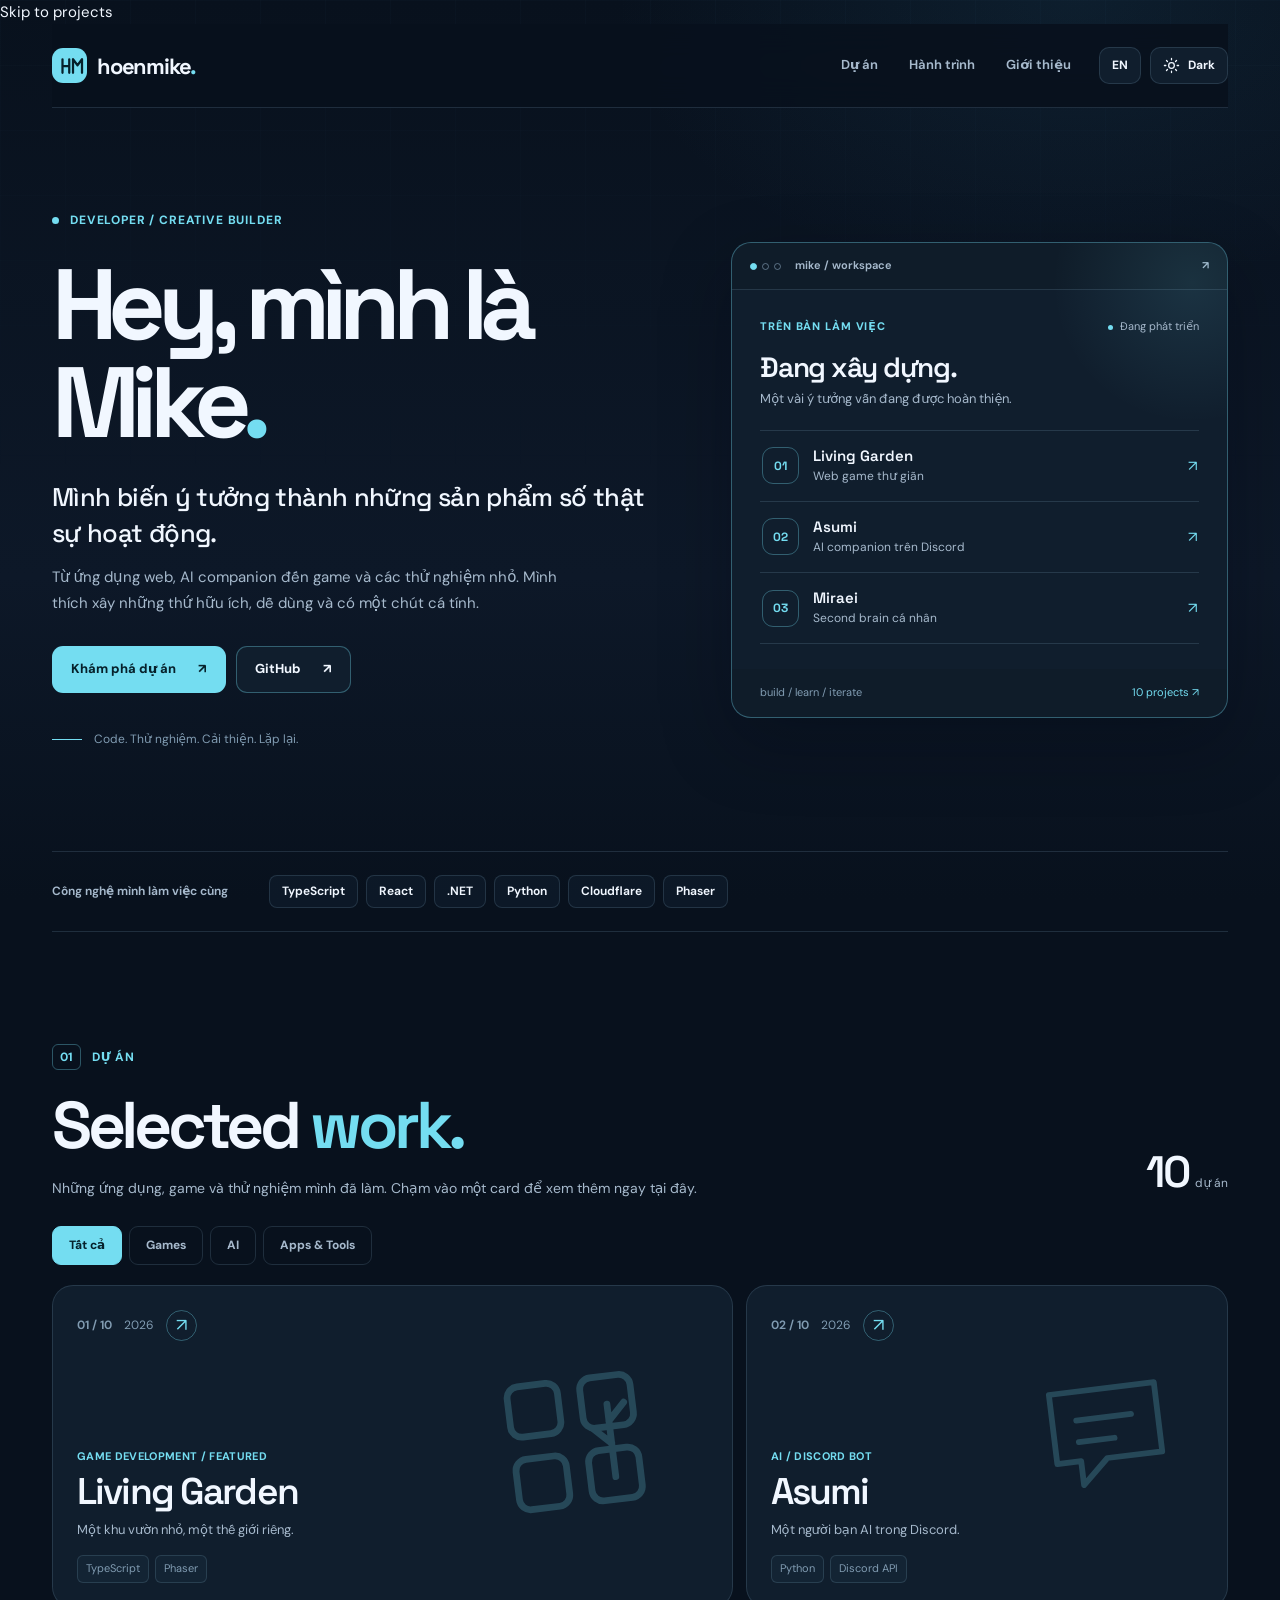
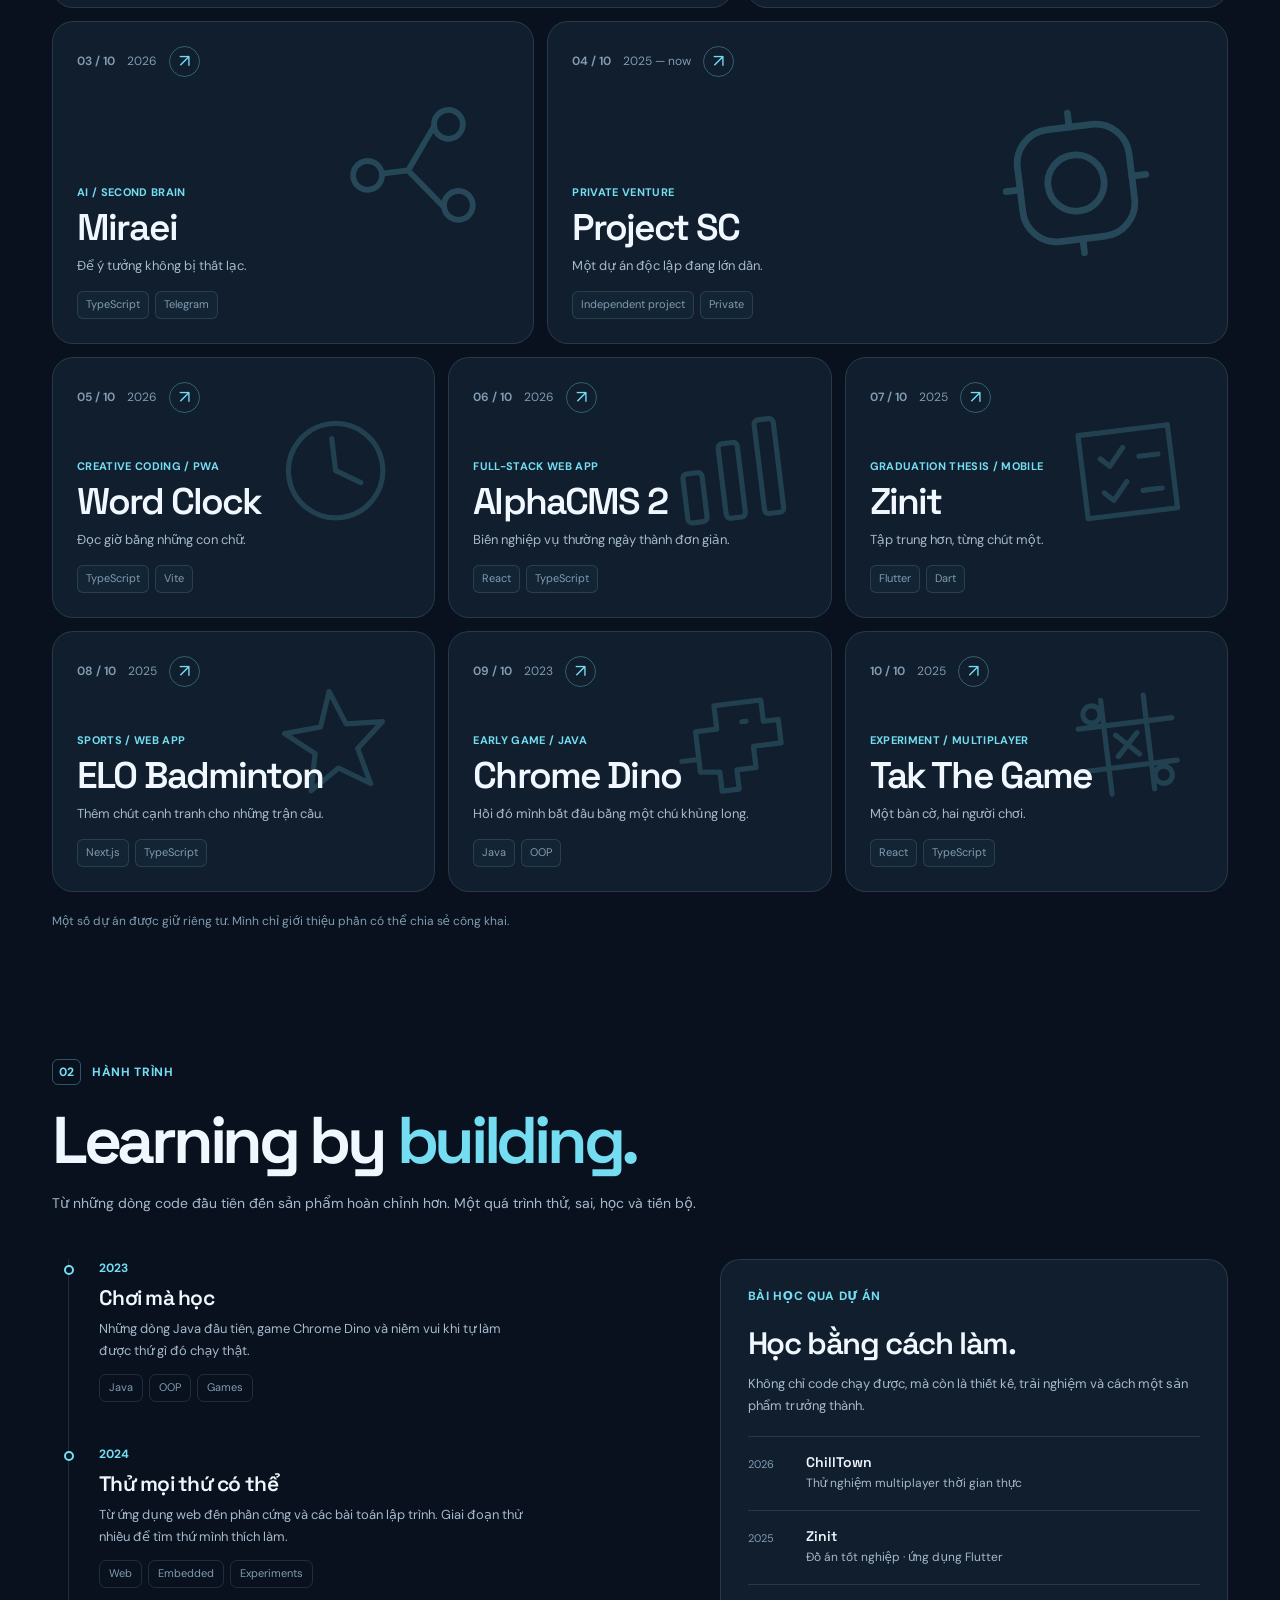
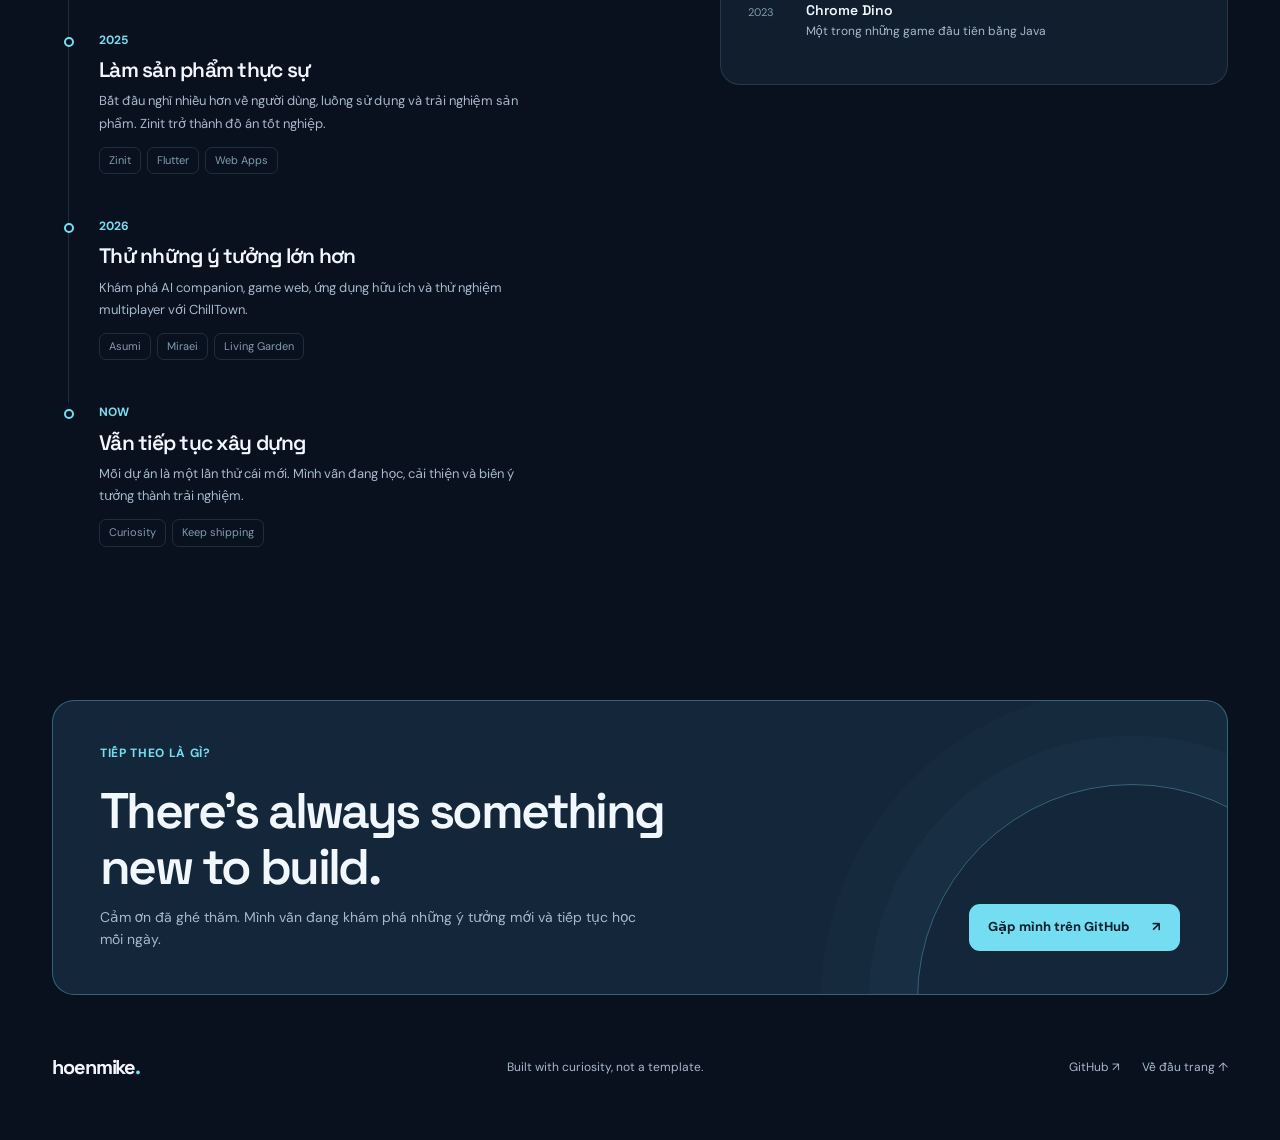
==== commit 238fa729: "feat(portfolio): add accessible project feedback and empty states" ====
--- a/index.html
+++ b/index.html
@@ -17,6 +17,7 @@
   <script src="./app.js" type="module"></script>
 </head>
 <body>
+  <a class="skip-link" href="#work" data-i18n="skipToProjects">Skip to projects</a>
   <div class="site-backdrop" aria-hidden="true"></div>
   <div class="site-shell">
     <header class="site-header" id="top">
@@ -94,7 +95,14 @@
           <button class="filter" type="button" data-filter="ai" aria-pressed="false">AI</button>
           <button class="filter" type="button" data-filter="app" aria-pressed="false" data-i18n="filterApps">Apps & Tools</button>
         </div>
-        <div id="project-grid" class="bento-grid" aria-live="polite"></div>
+        <p id="project-status" class="sr-only" role="status" aria-live="polite" aria-atomic="true"></p>
+        <div id="project-grid" class="bento-grid"></div>
+        <div id="project-empty" class="empty-state" hidden>
+          <span class="empty-state__icon" aria-hidden="true">⌕</span>
+          <h3 data-i18n="emptyTitle">No projects in this category yet.</h3>
+          <p data-i18n="emptyDescription">Try viewing the full collection instead.</p>
+          <button type="button" id="reset-filter" class="button button--secondary" data-i18n="viewAllProjects">View all projects</button>
+        </div>
         <p class="projects-hint" data-i18n="projectsHint">Một số dự án là private — mình chỉ chia sẻ những gì có thể công khai.</p>
       </section>
 
--- a/styles.css
+++ b/styles.css
@@ -265,4 +265,10 @@
  html{scroll-behavior:auto}
  *,*::before,*::after{animation-duration:.01ms!important;transition-duration:.01ms!important}
  .tile__visual,.button,.tile__arrow{transform:none!important}
-}+}
+
+/* Visual feedback stays on hover; content never depends on scroll observers. */
+@media(hover:hover) and (pointer:fine) and (prefers-reduced-motion:no-preference){
+ .tile::before{content:"";position:absolute;inset:0;z-index:1;pointer-events:none;opacity:0;background:radial-gradient(380px circle at var(--spot-x,50%) var(--spot-y,50%),rgba(116,221,241,.08),transparent 68%);transition:opacity .2s}
+ .tile:hover::before{opacity:1}
+}
